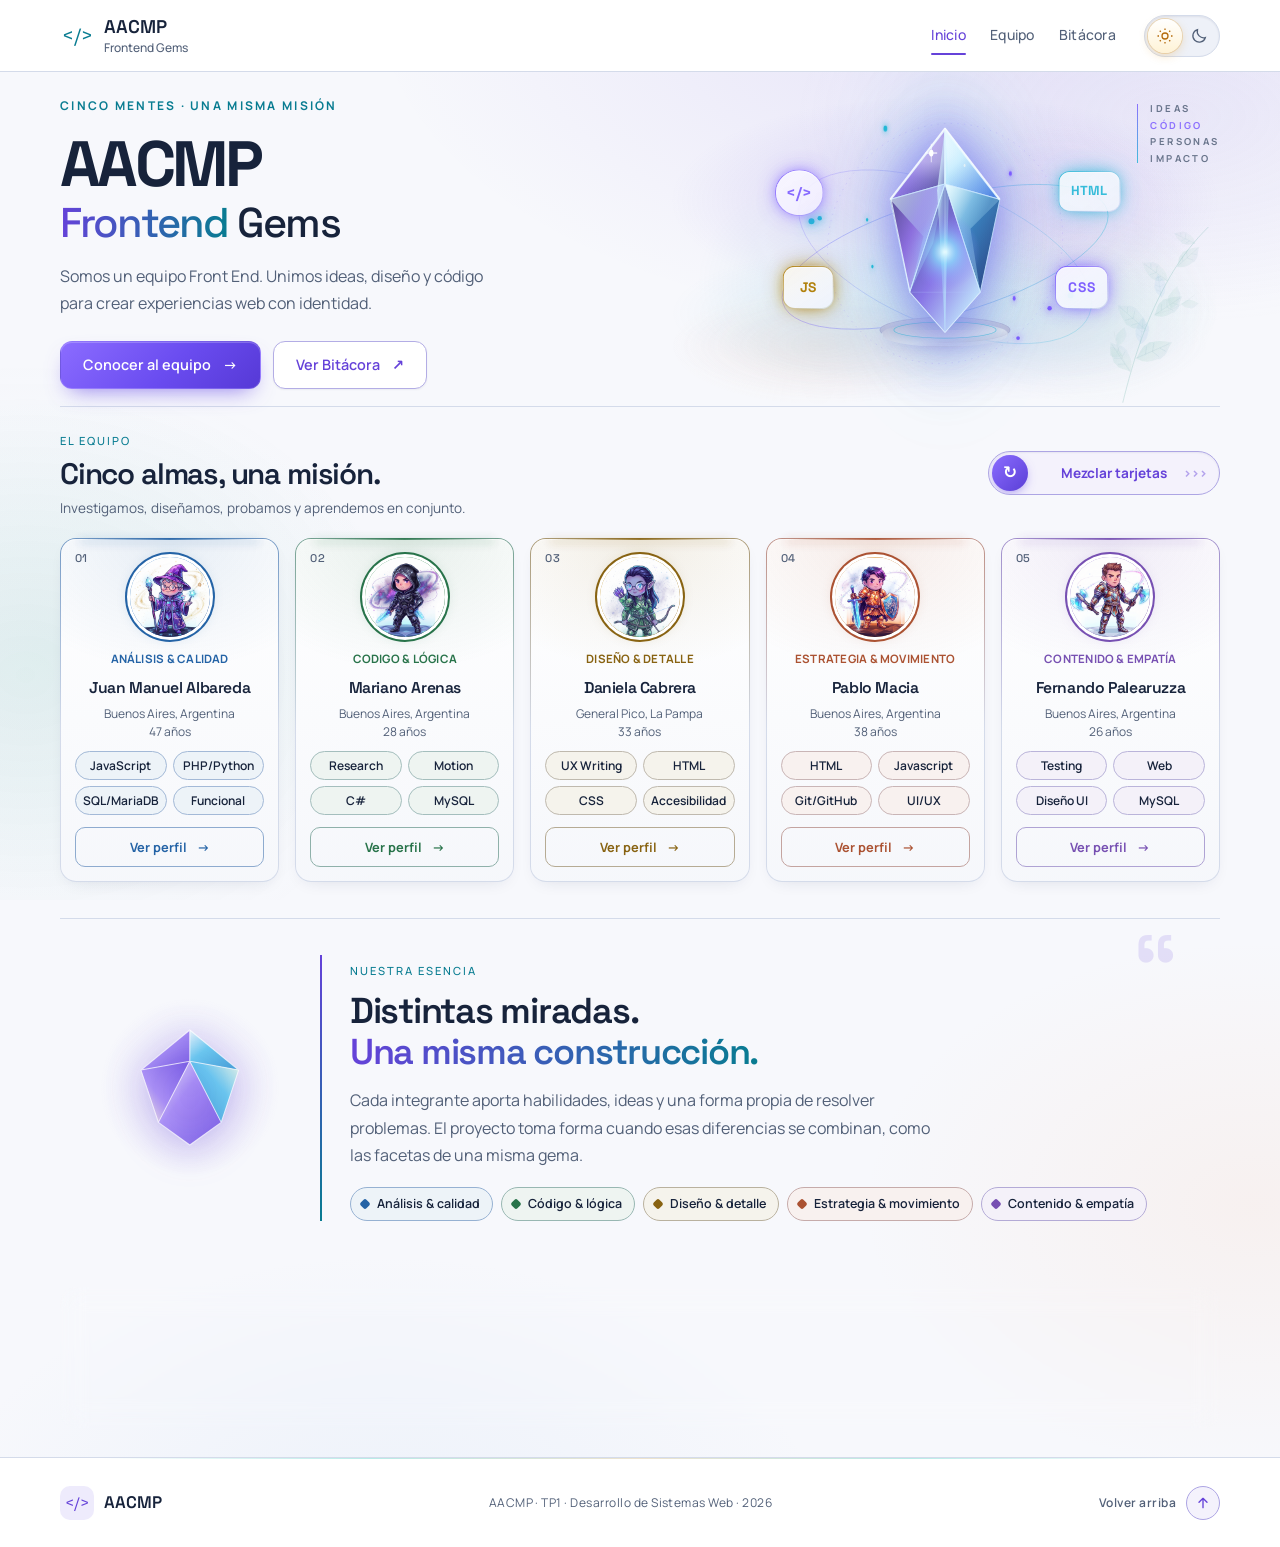
==== index.html @ ad4dd833 "Integra rama dani con estilos y modo oscuro" ====
<!doctype html>
<html lang="es">

<head>
  <meta charset="UTF-8">
  <meta name="viewport" content="width=device-width, initial-scale=1.0">
  <meta name="description"
    content="AACMP Frontend Gems: cinco mentes que combinan ideas, diseño y código para crear experiencias web.">
  <title>AACMP | Frontend Gems</title>
  <link rel="icon" href="img/favicon.svg" type="image/svg+xml">
  <link rel="apple-touch-icon" href="img/apple-touch-icon.png">
  <link rel="preconnect" href="https://fonts.googleapis.com">
  <link rel="preconnect" href="https://fonts.gstatic.com" crossorigin>
  <link
    href="https://fonts.googleapis.com/css2?family=Manrope:wght@400;500;600;700&family=Space+Grotesk:wght@400;500;600;700&display=swap"
    rel="stylesheet">
  <script src="js/theme.js"></script>
  <link rel="stylesheet" href="css/styles.css">
  <link rel="stylesheet" href="css/guild.css">
  <link rel="stylesheet" href="css/refinement.css">
</head>

<body class="home-page" id="top">

  <!--Header-->
  <header class="site-header">
    <a class="brand" href="index.html" aria-label="AACMP, inicio">
      <span class="brand-mark" aria-hidden="true">&lt;/&gt; </span>
      <span class="brand-name">AACMP<small>Frontend Gems</small></span>
    </a>
    <button class="menu-button" type="button" aria-expanded="false" aria-controls="main-nav">
      <span></span><span></span><span></span>
      <span class="sr-only">Abrir menú</span>
    </button>
    <nav id="main-nav" class="main-nav" aria-label="Navegación principal">
      <a class="active" href="index.html" aria-current="page">Inicio </a>
      <a href="#equipo">Equipo </a>
      <a href="pages/bitacora.html">Bitácora </a>
    </nav>
    <button class="theme-toggle" type="button" aria-label="Modo oscuro" aria-pressed="false" title="Cambiar tema claro / oscuro" hidden>
      <span class="theme-thumb" aria-hidden="true"></span>
      <svg class="theme-sun" viewBox="0 0 24 24" fill="none" stroke="currentColor" stroke-width="1.7" aria-hidden="true"><circle cx="12" cy="12" r="4"/><path d="M12 2v2m0 16v2M2 12h2m16 0h2M5 5l1.4 1.4m11.2 11.2L19 19M5 19l1.4-1.4M17.6 6.4L19 5"/></svg>
      <svg class="theme-moon" viewBox="0 0 24 24" fill="none" stroke="currentColor" stroke-width="1.7" aria-hidden="true"><path d="M20.5 14A8.5 8.5 0 0 1 10 3.5 8.5 8.5 0 1 0 20.5 14Z"/></svg>
    </button>
  </header>

  <main>

    <!-- La gema original de Daniela es el núcleo de la nueva identidad. -->
    <section class="hero section-shell" aria-labelledby="hero-title">
      <div class="hero-copy">
        <p class="eyebrow">Cinco mentes · Una misma misión</p>
        <h1 id="hero-title">AACMP<span><em>Frontend</em> Gems</span></h1>
        <p class="hero-lead">Somos un equipo Front End. Unimos ideas, diseño y código para crear experiencias web con identidad.</p>
        <div class="hero-actions">
          <!-- Desktop muestra el texto largo; mobile, el ícono y el texto corto. -->
          <a class="btn-leaf" href="#equipo" id="btn-conoce-equipo" aria-label="Conocer al equipo">
            <svg class="cta-icon" viewBox="0 0 24 24" fill="none" stroke="currentColor" stroke-width="1.8" stroke-linecap="round" stroke-linejoin="round" aria-hidden="true"><circle cx="9" cy="8" r="3.2"/><path d="M3.5 19c.6-3.2 2.8-5 5.5-5s4.9 1.8 5.5 5"/><circle cx="17" cy="9" r="2.4"/><path d="M16 14.2c2.4-.2 4.1 1.3 4.5 4.3"/></svg>
            <span class="cta-long">Conocer al equipo</span><span class="cta-short">Equipo</span>
            <span class="cta-arrow" aria-hidden="true">→</span>
          </a>
          <a class="btn-stone" href="pages/bitacora.html" id="btn-ver-proceso" aria-label="Ver Bitácora">
            <svg class="cta-icon" viewBox="0 0 24 24" fill="none" stroke="currentColor" stroke-width="1.8" stroke-linecap="round" stroke-linejoin="round" aria-hidden="true"><path d="M5 4.5h11a2 2 0 0 1 2 2V20H7a2 2 0 0 1-2-2Z"/><path d="M5 18a2 2 0 0 1 2-2h11"/><path d="M9 8.5h5M9 11.5h3"/></svg>
            <span class="cta-long">Ver Bitácora</span><span class="cta-short">Bitácora</span>
            <span class="cta-arrow" aria-hidden="true">↗</span>
          </a>
        </div>
      </div>
      <div class="digital-core" aria-hidden="true">
        <div class="core-halo"></div>
        <svg class="core-orbits" viewBox="0 0 520 400" fill="none">
          <defs>
            <linearGradient id="orbitGradient" x1="0" y1="0" x2="1" y2="0">
              <stop offset="0" class="orbit-stop-a"/>
              <stop offset="1" class="orbit-stop-b"/>
            </linearGradient>
            <!-- Paths de las elipses para animateMotion -->
            <!-- Elipse 1: cx=260 cy=220 rx=228 ry=78 rot=-16° -->
            <path id="orbitPath1"
              d="M 32,220 A 228,78,0,1,1 488,220 A 228,78,0,1,1 32,220"
              transform="rotate(-16 260 220)"/>
            <!-- Elipse 2: cx=260 cy=220 rx=210 ry=94 rot=22° -->
            <path id="orbitPath2"
              d="M 50,220 A 210,94,0,1,1 470,220 A 210,94,0,1,1 50,220"
              transform="rotate(22 260 220)"/>
            <!-- Elipse 3: cx=260 cy=202 rx=156 ry=165 rot=34° -->
            <path id="orbitPath3"
              d="M 104,202 A 156,165,0,1,1 416,202 A 156,165,0,1,1 104,202"
              transform="rotate(34 260 202)"/>
          </defs>
          <!-- Elipses fijas (líneas guía) -->
          <ellipse cx="260" cy="220" rx="228" ry="78" transform="rotate(-16 260 220)"/>
          <ellipse cx="260" cy="220" rx="210" ry="94" transform="rotate(22 260 220)"/>
          <ellipse class="orbit-fine" cx="260" cy="202" rx="156" ry="165" transform="rotate(34 260 202)"/>
          <!-- Luces orbitales con animateMotion -->
          <g class="orbit-nodes">
            <!-- Órbita 1: dos luces cian en sentidos y velocidades diferentes -->
            <circle r="4" class="orbit-light orbit-light-1">
              <animateMotion dur="8s" repeatCount="indefinite" begin="0s">
                <mpath href="#orbitPath1"/>
              </animateMotion>
            </circle>
            <circle r="3" class="orbit-light orbit-light-2">
              <animateMotion dur="8s" repeatCount="indefinite" begin="-4s">
                <mpath href="#orbitPath1"/>
              </animateMotion>
            </circle>
            <!-- Órbita 2: dos luces violeta -->
            <circle r="3" class="orbit-light orbit-light-violet orbit-light-3">
              <animateMotion dur="11s" repeatCount="indefinite" begin="-2s">
                <mpath href="#orbitPath2"/>
              </animateMotion>
            </circle>
            <circle r="4" class="orbit-light orbit-light-4">
              <animateMotion dur="11s" repeatCount="indefinite" begin="-7s">
                <mpath href="#orbitPath2"/>
              </animateMotion>
            </circle>
            <!-- Órbita 3: luz violeta fina -->
            <circle r="2.5" class="orbit-light orbit-light-violet orbit-light-5">
              <animateMotion dur="15s" repeatCount="indefinite" begin="-5s">
                <mpath href="#orbitPath3"/>
              </animateMotion>
            </circle>
          </g>
        </svg>
        <div class="core-platform"><i></i></div>
        <div class="gem-crystal" aria-hidden="true">
          <svg class="gem-svg" viewBox="0 0 180 200" xmlns="http://www.w3.org/2000/svg">
            <defs>
              <!-- Filtro glow cristal -->
              <filter id="gemGlow" x="-30%" y="-30%" width="160%" height="160%">
                <feGaussianBlur in="SourceGraphic" stdDeviation="2.5" result="blur" />
                <feMerge>
                  <feMergeNode in="blur" />
                  <feMergeNode in="SourceGraphic" />
                </feMerge>
              </filter>
              <!-- Filtro suave interior -->
              <filter id="softInner" x="-10%" y="-10%" width="120%" height="120%">
                <feGaussianBlur in="SourceGraphic" stdDeviation="1.5" />
              </filter>
              <!-- Filtro cristal con refracción sutil -->
              <filter id="glassRefract" x="-5%" y="-5%" width="110%" height="110%">
                <feTurbulence type="fractalNoise" baseFrequency="0.65" numOctaves="2" result="noise" />
                <feDisplacementMap in="SourceGraphic" in2="noise" scale="1.2" result="distorted" />
                <feGaussianBlur in="distorted" stdDeviation="0.3" />
              </filter>
              <!-- Gradientes cristalinos por faceta -->
              <!-- coral cristal -->
              <linearGradient id="facetCoral" x1="0%" y1="0%" x2="100%" y2="100%">
                <stop offset="0%" stop-color="#FDEAE8" stop-opacity="0.72" />
                <stop offset="40%" stop-color="#D4A8A0" stop-opacity="0.45" />
                <stop offset="100%" stop-color="#C48878" stop-opacity="0.28" />
              </linearGradient>
              <!-- cerulean cristal -->
              <linearGradient id="facetBlue" x1="0%" y1="0%" x2="100%" y2="100%">
                <stop offset="0%" stop-color="#EAF4FA" stop-opacity="0.70" />
                <stop offset="40%" stop-color="#A8C4D4" stop-opacity="0.42" />
                <stop offset="100%" stop-color="#7AAAC4" stop-opacity="0.25" />
              </linearGradient>
              <!-- ochre/dorado cristal -->
              <linearGradient id="facetGold" x1="0%" y1="100%" x2="100%" y2="0%">
                <stop offset="0%" stop-color="#FBF0D8" stop-opacity="0.68" />
                <stop offset="40%" stop-color="#C4A05C" stop-opacity="0.40" />
                <stop offset="100%" stop-color="#E0C88C" stop-opacity="0.22" />
              </linearGradient>
              <!-- sage green cristal -->
              <linearGradient id="facetGreen" x1="100%" y1="0%" x2="0%" y2="100%">
                <stop offset="0%" stop-color="#E8F4E2" stop-opacity="0.70" />
                <stop offset="40%" stop-color="#87A878" stop-opacity="0.42" />
                <stop offset="100%" stop-color="#6B8E6B" stop-opacity="0.25" />
              </linearGradient>
              <!-- lavender cristal -->
              <linearGradient id="facetLavender" x1="0%" y1="0%" x2="100%" y2="100%">
                <stop offset="0%" stop-color="#F0EDF8" stop-opacity="0.70" />
                <stop offset="40%" stop-color="#C4B8D8" stop-opacity="0.42" />
                <stop offset="100%" stop-color="#A898CC" stop-opacity="0.25" />
              </linearGradient>
              <!-- Reflejo especular de cristal (luz principal) -->
              <radialGradient id="facetCenter" cx="38%" cy="30%" r="60%">
                <stop offset="0%" stop-color="#FFFFFF" stop-opacity="0.92" />
                <stop offset="30%" stop-color="#F8FAFF" stop-opacity="0.55" />
                <stop offset="70%" stop-color="#E8F0F8" stop-opacity="0.18" />
                <stop offset="100%" stop-color="#D0DDF0" stop-opacity="0.05" />
              </radialGradient>
              <!-- Reflejo interno difuso -->
              <linearGradient id="glassSheen" x1="0%" y1="0%" x2="60%" y2="100%">
                <stop offset="0%" stop-color="#FFFFFF" stop-opacity="0.50" />
                <stop offset="50%" stop-color="#FFFFFF" stop-opacity="0.08" />
                <stop offset="100%" stop-color="#FFFFFF" stop-opacity="0.00" />
              </linearGradient>
              <!-- Aura exterior cristalina -->
              <radialGradient id="gemAura" cx="50%" cy="50%" r="50%">
                <stop offset="0%" stop-color="#C4D8F0" stop-opacity="0.22" />
                <stop offset="50%" stop-color="#A8C4D4" stop-opacity="0.10" />
                <stop offset="100%" stop-color="#E0D8F8" stop-opacity="0" />
              </radialGradient>

              <!-- Luz interna del núcleo; las cinco facetas de Daniela se conservan. -->
              <linearGradient id="crystalCrown" x1="0" y1="0" x2="1" y2="1"><stop stop-color="#e2edff"/><stop offset=".48" stop-color="#aa9afa"/><stop offset="1" stop-color="#6754cf"/></linearGradient>
              <linearGradient id="crystalSky" x1="0" y1="0" x2=".8" y2="1"><stop stop-color="#dcfaff"/><stop offset=".4" stop-color="#7ecef4"/><stop offset="1" stop-color="#4475c7"/></linearGradient>
              <linearGradient id="crystalDepth" x1="0" y1="0" x2="1" y2=".8"><stop stop-color="#8473d6"/><stop offset=".45" stop-color="#564ba9"/><stop offset="1" stop-color="#aba3ee"/></linearGradient>
              <linearGradient id="crystalIce" x1="0" y1="0" x2="1" y2="1"><stop stop-color="#b8f5ff"/><stop offset=".32" stop-color="#54b6e4"/><stop offset="1" stop-color="#4d65be"/></linearGradient>
              <linearGradient id="crystalTip" x1="0" y1="0" x2=".8" y2="1"><stop stop-color="#aaa0fa"/><stop offset=".55" stop-color="#7761d2"/><stop offset="1" stop-color="#c4d8ff"/></linearGradient>
              <linearGradient id="crystalReflection" x1="0" y1="0" x2="1" y2="1"><stop stop-color="#eefcff" stop-opacity=".7"/><stop offset=".5" stop-color="#b9eeff" stop-opacity=".08"/><stop offset="1" stop-color="#7c6cf5" stop-opacity=".3"/></linearGradient>
              <radialGradient id="crystalHeart"><stop stop-color="#d5f7ff" stop-opacity=".8"/><stop offset=".32" stop-color="#7fddff" stop-opacity=".32"/><stop offset="1" stop-color="#8d7dfa" stop-opacity="0"/></radialGradient>
            </defs>

            <!-- Aura de brillo exterior -->
            <ellipse cx="90" cy="108" rx="72" ry="78" fill="url(#gemAura)" class="gem-aura-el" />

            <!-- ====== FACETAS TRASERAS (cristal – muy translúcidas) ====== -->
            <!-- Faceta izquierda trasera -->
            <polygon points="90,42 34,88 54,148" fill="rgba(180,210,240,0.06)" class="gem-shadow" />
            <!-- Faceta derecha trasera -->
            <polygon points="90,42 146,88 126,148" fill="rgba(180,210,240,0.05)" class="gem-shadow" />

            <!-- ====== FACETAS PRINCIPALES (cristal translúcido) ====== -->
            <!-- Arriba-izquierda: Pablo (coral cristal) -->
            <polygon class="gem-facet facet-pablo" points="90,42 34,88 90,78" fill="url(#facetCoral)"
              filter="url(#gemGlow)" />
            <!-- Arriba-derecha: Juan (azul cristal) -->
            <polygon class="gem-facet facet-juan" points="90,42 146,88 90,78" fill="url(#facetBlue)"
              filter="url(#gemGlow)" />
            <!-- Izquierda: Daniela (dorado cristal) -->
            <polygon class="gem-facet facet-daniela" points="34,88 54,148 90,78" fill="url(#facetGold)"
              filter="url(#gemGlow)" />
            <!-- Derecha: Mariano (verde cristal) -->
            <polygon class="gem-facet facet-mariano" points="146,88 126,148 90,78" fill="url(#facetGreen)"
              filter="url(#gemGlow)" />
            <!-- Abajo: Fernando (lavanda cristal) -->
            <polygon class="gem-facet facet-fernando" points="54,148 90,174 126,148 90,78" fill="url(#facetLavender)"
              filter="url(#gemGlow)" />

            <!-- ====== REFLEJOS Y LUZ CRISTALINA ====== -->
            <!-- Capa de brillo vitreo sobre toda la gema -->
            <polygon points="90,42 34,88 54,148 90,174 126,148 146,88" fill="url(#glassSheen)" opacity="0.85" />

            <!-- Cara central con reflejo especular de cristal -->
            <polygon points="90,42 34,88 90,78 146,88" fill="url(#facetCenter)" opacity="0.75" />

            <!-- Líneas de aristas (finas, casi invisibles como en vidrio) -->
            <g stroke="rgba(180,210,255,0.22)" stroke-width="0.7" fill="none">
              <line x1="90" y1="42" x2="34" y2="88" />
              <line x1="90" y1="42" x2="146" y2="88" />
              <line x1="34" y1="88" x2="90" y2="78" />
              <line x1="146" y1="88" x2="90" y2="78" />
              <line x1="34" y1="88" x2="54" y2="148" />
              <line x1="146" y1="88" x2="126" y2="148" />
              <line x1="54" y1="148" x2="90" y2="174" />
              <line x1="126" y1="148" x2="90" y2="174" />
              <line x1="54" y1="148" x2="126" y2="148" />
              <line x1="90" y1="78" x2="54" y2="148" />
              <line x1="90" y1="78" x2="126" y2="148" />
            </g>

            <!-- Aristas brillantes (refracción de cristal) -->
            <g stroke="rgba(255,255,255,0.80)" stroke-width="1.4" fill="none">
              <line x1="90" y1="42" x2="34" y2="88" />
              <line x1="90" y1="42" x2="90" y2="78" />
              <line x1="90" y1="42" x2="146" y2="88" />
            </g>
            <!-- Borde inferior iluminado -->
            <g stroke="rgba(255,255,255,0.35)" stroke-width="0.9" fill="none">
              <line x1="54" y1="148" x2="90" y2="174" />
              <line x1="126" y1="148" x2="90" y2="174" />
            </g>

            <!-- Destello principal (punto de luz) -->
            <circle class="gem-sparkle main-sparkle" cx="76" cy="58" r="4.5" fill="white" opacity="0.9" />
            <circle cx="76" cy="58" r="2" fill="white" opacity="1" />

            <!-- Destello secundario -->
            <circle class="gem-sparkle sec-sparkle" cx="110" cy="66" r="2.5" fill="rgba(255,252,245,0.85)"
              opacity="0.7" />

            <!-- Líneas de destello cruciforme -->
            <g class="gem-sparkle cross-sparkle" opacity="0.7">
              <line x1="76" y1="52" x2="76" y2="64" stroke="white" stroke-width="1" />
              <line x1="70" y1="58" x2="82" y2="58" stroke="white" stroke-width="1" />
            </g>
            <!-- Reflejos internos finos, sin blur ni sustitución de la silueta. -->
            <g class="crystal-optics" pointer-events="none">
              <polygon points="90,42 82,82 90,174 94,80" fill="url(#crystalReflection)"/>
              <polygon points="34,88 68,112 54,148 78,116 90,78" fill="url(#crystalReflection)" opacity=".4"/>
              <polygon points="90,78 126,148 116,107 146,88" fill="url(#crystalReflection)" opacity=".6"/>
              <ellipse class="crystal-heart" cx="90" cy="112" rx="29" ry="42" fill="url(#crystalHeart)"/>
              <path d="M90 43 90 78 54 148 M90 78 126 148 M90 78 90 173" fill="none" stroke="#d6edff" stroke-opacity=".6" stroke-width=".65"/>
              <path d="M90 43 35 88 54 147 M91 44 145 88" fill="none" stroke="#ecfbff" stroke-opacity=".8" stroke-width="1"/>
            </g>
          </svg>

          <!-- Partículas de polvo mágico -->
          <div class="gem-dust gd-1"></div>
          <div class="gem-dust gd-2"></div>
          <div class="gem-dust gd-3"></div>
          <div class="gem-dust gd-4"></div>
          <div class="gem-dust gd-5"></div>
        </div>
        <span class="tech-node node-code">&lt;/&gt;</span>
        <span class="tech-node node-html">HTML</span>
        <span class="tech-node node-css">CSS</span>
        <span class="tech-node node-js">JS</span>
        <span class="core-caption"><span>Ideas</span><span>Código</span><span>Personas</span><span>Impacto</span></span>
      </div>
    </section>

    <!-- Equipo: orden inicial alfabético por apellido (AACMP). -->
    <section id="equipo" class="team-section section-shell">

      <div class="section-heading">
        <div>
          <p class="label-tag">El equipo</p>
          <h2>Cinco almas, una misión.</h2>
          <p class="team-intro">Investigamos, diseñamos, probamos y aprendemos en conjunto.</p>
        </div>
        <!-- Mezclador tipo slider: se arrastra el ícono hasta el final, o se activa
             con click / Enter / Espacio (es un button nativo). Lógica en main.js. -->
        <button id="shuffle-team" class="shuffle-slider" type="button" aria-label="Mezclar tarjetas" aria-describedby="shuffle-hint">
          <span class="shuffle-fill" aria-hidden="true"></span>
          <span class="shuffle-knob" aria-hidden="true">↻</span>
          <span class="shuffle-label">Mezclar tarjetas</span>
        </button>
        <span id="shuffle-hint" class="sr-only">También podés arrastrar el control hacia la derecha.</span>
        <p id="shuffle-status" class="sr-only" aria-live="polite"></p>
      </div>

      <div id="team-grid" class="team-grid">

        <!-- Juan Manuel -->
        <article class="member-card" data-member="juan">
          <!-- Cara frontal (solo modo flip): número, avatar y nombre. -->
          <button class="card-front" type="button" aria-expanded="false" aria-controls="card-back-juan">
            <span class="card-index" aria-hidden="true">01</span>
            <span class="card-front-avatar"><img src="img/juan.jpg" data-src-light="img/juan.jpg" data-src-dark="img/juanDark.jpg" alt=""></span>
            <span class="card-front-name">Juan Manuel Albareda</span>
            <span class="sr-only">: ver datos</span>
            <span class="card-front-hint" aria-hidden="true">↻</span>
          </button>
          <!-- Dorso en mobile / contenido completo en desktop. -->
          <div class="card-back" id="card-back-juan">
            <button class="card-back-close" type="button" aria-label="Volver a la foto de Juan Manuel Albareda">↺</button>
            <div class="card-portrait portrait-blue">
              <img src="img/juan.jpg" data-src-light="img/juan.jpg" data-src-dark="img/juanDark.jpg" alt="Avatar ilustrado de Juan Manuel Albareda" class="portrait-image">
            </div>
            <div class="card-index">01</div>
            <div class="card-body">
              <p class="role-header">ANÁLISIS & CALIDAD</p>
              <h3>Juan Manuel Albareda</h3>
              <p class="card-meta">Buenos Aires, Argentina<br>47 años</p>
              <div class="tags">
                <span>JavaScript</span>
                <span>PHP/Python</span>
                <span>SQL/MariaDB</span>
                <span>Funcional</span>
              </div>
              <a class="card-link" href="juan.html" id="link-juan" aria-label="Ver perfil de Juan Manuel Albareda">Ver perfil <span aria-hidden="true">→</span></a>
            </div>
          </div>
        </article>

        <!-- Mariano -->
        <article class="member-card" data-member="mariano">
          <!-- Cara frontal (solo modo flip): número, avatar y nombre. -->
          <button class="card-front" type="button" aria-expanded="false" aria-controls="card-back-mariano">
            <span class="card-index" aria-hidden="true">02</span>
            <span class="card-front-avatar"><img src="img/mariano.jpg" data-src-light="img/mariano.jpg" data-src-dark="img/marianoDark.jpg" alt=""></span>
            <span class="card-front-name">Mariano Arenas</span>
            <span class="sr-only">: ver datos</span>
            <span class="card-front-hint" aria-hidden="true">↻</span>
          </button>
          <!-- Dorso en mobile / contenido completo en desktop. -->
          <div class="card-back" id="card-back-mariano">
            <button class="card-back-close" type="button" aria-label="Volver a la foto de Mariano Arenas">↺</button>
            <div class="card-portrait portrait-green">
              <img src="img/mariano.jpg" data-src-light="img/mariano.jpg" data-src-dark="img/marianoDark.jpg" alt="Avatar ilustrado de Mariano Arenas" class="portrait-image">
            </div>
            <div class="card-index">02</div>
            <div class="card-body">
              <p class="role-header">CODIGO & LÓGICA</p>
              <h3>Mariano Arenas</h3>
              <p class="card-meta">Buenos Aires, Argentina<br>28 años</p>
              <div class="tags">
                <span>Research</span>
                <span>Motion</span>
                <span>C#</span>
                <span>MySQL</span>
              </div>
              <a class="card-link" href="mariano.html" id="link-mariano" aria-label="Ver perfil de Mariano Arenas">Ver perfil <span aria-hidden="true">→</span></a>
            </div>
          </div>
        </article>

        <!-- Daniela -->
        <article class="member-card" data-member="daniela">
          <!-- Cara frontal (solo modo flip): número, avatar y nombre. -->
          <button class="card-front" type="button" aria-expanded="false" aria-controls="card-back-daniela">
            <span class="card-index" aria-hidden="true">03</span>
            <span class="card-front-avatar"><img src="img/daniela.jpg" data-src-light="img/daniela.jpg" data-src-dark="img/danielaDark.jpg" alt=""></span>
            <span class="card-front-name">Daniela Cabrera</span>
            <span class="sr-only">: ver datos</span>
            <span class="card-front-hint" aria-hidden="true">↻</span>
          </button>
          <!-- Dorso en mobile / contenido completo en desktop. -->
          <div class="card-back" id="card-back-daniela">
            <button class="card-back-close" type="button" aria-label="Volver a la foto de Daniela Cabrera">↺</button>
            <div class="card-portrait portrait-yellow">
              <img src="img/daniela.jpg" data-src-light="img/daniela.jpg" data-src-dark="img/danielaDark.jpg" alt="Avatar ilustrado de Daniela Cabrera" class="portrait-image">
            </div>
            <div class="card-index">03</div>
            <div class="card-body">
              <p class="role-header">DISEÑO & DETALLE</p>
              <h3>Daniela Cabrera</h3>
              <p class="card-meta">General Pico, La Pampa<br>33 años</p>
              <div class="tags">
                <span>UX Writing</span>
                <span>HTML</span>
                <span>CSS</span>
                <span>Accesibilidad</span>
              </div>
              <a class="card-link" href="daniela.html" id="link-daniela" aria-label="Ver perfil de Daniela Cabrera">Ver perfil <span aria-hidden="true">→</span></a>
            </div>
          </div>
        </article>

        <!-- Pablo -->
        <article class="member-card" data-member="pablo">
          <!-- Cara frontal (solo modo flip): número, avatar y nombre. -->
          <button class="card-front" type="button" aria-expanded="false" aria-controls="card-back-pablo">
            <span class="card-index" aria-hidden="true">04</span>
            <span class="card-front-avatar"><img src="img/pablo.jpg" data-src-light="img/pablo.jpg" data-src-dark="img/pabloDark.jpg" alt=""></span>
            <span class="card-front-name">Pablo Macia</span>
            <span class="sr-only">: ver datos</span>
            <span class="card-front-hint" aria-hidden="true">↻</span>
          </button>
          <!-- Dorso en mobile / contenido completo en desktop. -->
          <div class="card-back" id="card-back-pablo">
            <button class="card-back-close" type="button" aria-label="Volver a la foto de Pablo Macia">↺</button>
            <div class="card-portrait portrait-coral">
              <img src="img/pablo.jpg" data-src-light="img/pablo.jpg" data-src-dark="img/pabloDark.jpg" alt="Avatar ilustrado de Pablo Macia" class="portrait-image">
            </div>
            <div class="card-index">04</div>
            <div class="card-body">
              <p class="role-header">ESTRATEGIA & MOVIMIENTO</p>
              <h3>Pablo Macia</h3>
              <p class="card-meta">Buenos Aires, Argentina<br>38 años</p>
              <div class="tags">
                <span>HTML</span>
                <span>Javascript</span>
                <span>Git/GitHub</span>
                <span>UI/UX</span>
              </div>
              <a class="card-link" href="pablo.html" id="link-pablo" aria-label="Ver perfil de Pablo Macia">Ver perfil <span aria-hidden="true">→</span></a>
            </div>
          </div>
        </article>

        <!-- Fernando -->
        <article class="member-card" data-member="fernando">
          <!-- Cara frontal (solo modo flip): número, avatar y nombre. -->
          <button class="card-front" type="button" aria-expanded="false" aria-controls="card-back-fernando">
            <span class="card-index" aria-hidden="true">05</span>
            <span class="card-front-avatar"><img src="img/fernando.jpg" data-src-light="img/fernando.jpg" data-src-dark="img/fernandoDark.jpg" alt=""></span>
            <span class="card-front-name">Fernando Palearuzza</span>
            <span class="sr-only">: ver datos</span>
            <span class="card-front-hint" aria-hidden="true">↻</span>
          </button>
          <!-- Dorso en mobile / contenido completo en desktop. -->
          <div class="card-back" id="card-back-fernando">
            <button class="card-back-close" type="button" aria-label="Volver a la foto de Fernando Palearuzza">↺</button>
            <div class="card-portrait portrait-purple">
              <img src="img/fernando.jpg" data-src-light="img/fernando.jpg" data-src-dark="img/fernandoDark.jpg" alt="Avatar ilustrado de Fernando Palearuzza" class="portrait-image">
            </div>
            <div class="card-index">05</div>
            <div class="card-body">
              <p class="role-header">CONTENIDO & EMPATÍA</p>
              <h3>Fernando Palearuzza</h3>
              <p class="card-meta">Buenos Aires, Argentina<br>26 años</p>
              <div class="tags">
                <span>Testing</span>
                <span>Web</span>
                <span>Diseño UI</span>
                <span>MySQL</span>
              </div>
              <a class="card-link" href="fernando.html" id="link-fernando" aria-label="Ver perfil de Fernando Palearuzza">Ver perfil <span aria-hidden="true">→</span></a>
            </div>
          </div>
        </article>

      </div>
    </section>

    <!-- Nuestra esencia: recupera el manifiesto de la propuesta original de Daniela.
         La gema pequeña usa las mismas facetas (y gradientes) de su gema: una por integrante. -->
    <section class="essence section-shell" aria-labelledby="essence-title">
      <div class="essence-aside" aria-hidden="true">
        <svg class="essence-gem" viewBox="26 34 128 148">
          <polygon points="90,42 34,88 90,78" fill="url(#facetCoral)"/>
          <polygon points="90,42 146,88 90,78" fill="url(#facetBlue)"/>
          <polygon points="34,88 54,148 90,78" fill="url(#facetGold)"/>
          <polygon points="146,88 126,148 90,78" fill="url(#facetGreen)"/>
          <polygon points="54,148 90,174 126,148 90,78" fill="url(#facetLavender)"/>
          <path d="M90 42 34 88 54 148 90 174 126 148 146 88Z M90 42V78 M34 88 90 78 146 88 M54 148 90 78 126 148" fill="none" stroke="rgb(255 255 255 / 70%)" stroke-width="1.2" stroke-linejoin="round"/>
        </svg>
      </div>
      <div class="essence-content">
        <p class="label-tag">Nuestra esencia</p>
        <h2 id="essence-title">Distintas miradas.<br><em>Una misma construcción.</em></h2>
        <p class="essence-text">Cada integrante aporta habilidades, ideas y una forma propia de resolver problemas. El proyecto toma forma cuando esas diferencias se combinan, como las facetas de una misma gema.</p>
        <ul class="essence-facets" aria-label="Las cinco facetas del equipo">
          <li data-member="juan">Análisis &amp; calidad</li>
          <li data-member="mariano">Código &amp; lógica</li>
          <li data-member="daniela">Diseño &amp; detalle</li>
          <li data-member="pablo">Estrategia &amp; movimiento</li>
          <li data-member="fernando">Contenido &amp; empatía</li>
        </ul>
      </div>
    </section>

    <!-- El proceso conserva su lugar destacado en la portada. -->
    <section class="cta section-shell" aria-labelledby="log-title">
      <div class="cta-inner">
        <div class="log-symbol" aria-hidden="true"><span>&lt;/&gt;</span><i></i><i></i><i></i></div>
        <div class="cta-text">
          <p>Nuestra Bitácora</p>
          <h2 id="log-title">La misión también se documenta.</h2>
          <p class="cta-description">Decisiones, desafíos y aprendizajes que nos hacen crecer como equipo.</p>
        </div>
        <a class="button light" href="pages/bitacora.html" id="btn-bitacora">Ir a la Bitácora <span aria-hidden="true">↗</span></a>
      </div>
    </section>

  </main>

  <!--FOOTER-->
  <footer class="site-footer">
    <a class="brand" href="index.html" aria-label="AACMP, inicio">
      <span class="brand-mark" aria-hidden="true">&lt;/&gt;</span> AACMP
    </a>
    <p>AACMP · TP1 · Desarrollo de Sistemas Web · 2026</p>
    <a href="#top" id="link-volver-arriba" class="back-to-top" aria-label="Volver arriba">
      <span class="back-to-top-text">Volver arriba</span>
      <span class="back-to-top-icon" aria-hidden="true"><svg viewBox="0 0 24 24" fill="none" stroke="currentColor" stroke-width="2" stroke-linecap="round" stroke-linejoin="round"><path d="M12 19V5M6 11l6-6 6 6"/></svg></span>
    </a>
  </footer>

  <script src="js/main.js"></script>
</body>

</html>
---- css/styles.css ----
/* AACMP — Acuarela Botánica Minimalista */


:root {
  /* Papel y tinta */
  --paper: #FDFAF5;
  --paper-warm: #FAF5EC;
  --paper-tinted: #F5EFE0;
  --ink: #3A3028;
  --ink-mid: #5C4A2A;
  --ink-light: #8C7A5A;
  --ink-faint: #9A8968;

  /* Verdes naturales */
  --sage: #87A878;
  --sage-light: #B4CCA8;
  --sage-pale: #DAE8D2;
  --moss: #6B8E6B;
  --moss-dark: #4A6741;
  --meadow: #C8DFC0;

  /* Tierra y calidez */
  --ochre: #C4A05C;
  --ochre-light: #E0C88C;
  --ochre-pale: #F0E0B4;
  --sepia: #8C5C3C;
  --umber: #6E4830;

  /* Acentos */
  --cerulean: #A8C4D4;
  --cerulean-pale: #D4E8F0;
  --blush: #D4A8A0;
  --blush-pale: #F0D8D4;
  --lavender: #C4B8D8;

  /* Tipografías */
  --font-display: 'Space Grotesk', system-ui, sans-serif;
  --font-heading: 'Space Grotesk', system-ui, sans-serif;
  --font-body: 'Manrope', system-ui, sans-serif;
  --font-label: 'Manrope', system-ui, sans-serif;

  /* Espaciado */
  --space-xs: 8px;
  --space-sm: 16px;
  --space-md: 32px;
  --space-lg: 64px;
  --space-xl: 100px;
  --space-2xl: 140px;
}


*,
*::before,
*::after {
  box-sizing: border-box;
}

html {
  scroll-behavior: smooth;
}

body {
  margin: 0;
  overflow-x: hidden;
  background: var(--paper);
  color: var(--ink);
  font-family: var(--font-body);
  font-size: 1.15rem;
  line-height: 1.75;
}

a {
  color: inherit;
  text-decoration: none;
}

button {
  font: inherit;
  cursor: pointer;
  border: none;
  background: none;
}

img {
  max-width: 100%;
  display: block;
}

h1,
h2,
h3 {
  margin: 0;
  line-height: 1.15;
}

h1 {
  font-family: var(--font-display);
}

h2,
h3 {
  font-family: var(--font-heading);
}

.sr-only {
  position: absolute;
  width: 1px;
  height: 1px;
  overflow: hidden;
  clip: rect(0, 0, 0, 0);
}

/*  FONDO — Papel texturizado con lavados de acuarela */

/* Textura de papel mediante filtro SVG */
.paper-texture {
  position: fixed;
  inset: 0;
  z-index: -3;
  pointer-events: none;
  background: var(--paper);
}

.paper-texture::after {
  content: '';
  position: absolute;
  inset: 0;
  background-image: url("data:image/svg+xml,%3Csvg xmlns='http://www.w3.org/2000/svg' width='400' height='400'%3E%3Cfilter id='paper'%3E%3CfeTurbulence type='fractalNoise' baseFrequency='0.9' numOctaves='4' stitchTiles='stitch'/%3E%3CfeColorMatrix type='saturate' values='0'/%3E%3CfeBlend in='SourceGraphic' mode='multiply'/%3E%3C/filter%3E%3Crect width='400' height='400' filter='url(%23paper)' opacity='0.038'/%3E%3C/svg%3E");
  opacity: 1;
}

/* Lavados de acuarela ambiental */
body::before {
  content: '';
  position: fixed;
  inset: 0;
  z-index: -2;
  pointer-events: none;
  background:
    radial-gradient(ellipse 70% 55% at 15% 10%, rgba(135, 168, 120, .10) 0%, transparent 65%),
    radial-gradient(ellipse 50% 40% at 85% 15%, rgba(168, 196, 212, .08) 0%, transparent 60%),
    radial-gradient(ellipse 60% 45% at 50% 100%, rgba(196, 160, 92, .08) 0%, transparent 55%),
    radial-gradient(ellipse 35% 30% at 5% 70%, rgba(135, 168, 120, .06) 0%, transparent 70%),
    radial-gradient(ellipse 40% 30% at 95% 65%, rgba(212, 168, 160, .06) 0%, transparent 65%);
  animation: ambientWash 18s ease-in-out infinite alternate;
}

@keyframes ambientWash {
  0% {
    opacity: .7;
    transform: scale(1);
  }

  100% {
    opacity: 1;
    transform: scale(1.04) translateX(8px);
  }
}

/*HOJAS FLOTANTES — Delicadas, como viento suave */
.leaf-container {
  position: fixed;
  inset: 0;
  pointer-events: none;
  z-index: 2;
  overflow: hidden;
}

.leaf {
  position: absolute;
  top: -30px;
  opacity: 0;
  animation: gentleLeafFall linear infinite;
  will-change: transform, opacity;
}

/* Forma de hoja con clip-path y colores acuarela */
.leaf::before {
  content: '';
  display: block;
  border-radius: 50% 0 50% 0;
}

.leaf:nth-child(1) {
  left: 4%;
  width: 11px;
  height: 15px;
  animation-duration: 10s;
  animation-delay: 0s;
}

.leaf:nth-child(2) {
  left: 13%;
  width: 8px;
  height: 12px;
  animation-duration: 14s;
  animation-delay: 2s;
}

.leaf:nth-child(3) {
  left: 24%;
  width: 13px;
  height: 18px;
  animation-duration: 9s;
  animation-delay: 5s;
}

.leaf:nth-child(4) {
  left: 35%;
  width: 7px;
  height: 10px;
  animation-duration: 12s;
  animation-delay: 1s;
}

.leaf:nth-child(5) {
  left: 47%;
  width: 10px;
  height: 14px;
  animation-duration: 11s;
  animation-delay: 3.5s;
}

.leaf:nth-child(6) {
  left: 58%;
  width: 9px;
  height: 13px;
  animation-duration: 13s;
  animation-delay: 7s;
}

.leaf:nth-child(7) {
  left: 68%;
  width: 12px;
  height: 17px;
  animation-duration: 8.5s;
  animation-delay: 0.5s;
}

.leaf:nth-child(8) {
  left: 77%;
  width: 7px;
  height: 11px;
  animation-duration: 15s;
  animation-delay: 4s;
}

.leaf:nth-child(9) {
  left: 85%;
  width: 11px;
  height: 15px;
  animation-duration: 10.5s;
  animation-delay: 6s;
}

.leaf:nth-child(10) {
  left: 92%;
  width: 8px;
  height: 12px;
  animation-duration: 12.5s;
  animation-delay: 2.5s;
}

.leaf:nth-child(11) {
  left: 20%;
  width: 9px;
  height: 14px;
  animation-duration: 9.5s;
  animation-delay: 8s;
}

.leaf:nth-child(12) {
  left: 63%;
  width: 6px;
  height: 9px;
  animation-duration: 16s;
  animation-delay: 3s;
}

/* Colores translúcidos de acuarela por hijo */
.leaf:nth-child(odd) {
  background: rgba(135, 168, 120, .55);
  border-radius: 50% 0 50% 0;
}

.leaf:nth-child(even) {
  background: rgba(107, 142, 107, .45);
  border-radius: 0 50% 0 50%;
}

.leaf:nth-child(3n) {
  background: rgba(196, 160, 92, .45);
}

.leaf:nth-child(4n) {
  background: rgba(135, 168, 120, .65);
}

@keyframes gentleLeafFall {
  0% {
    top: -30px;
    opacity: 0;
    transform: rotate(0deg) translateX(0px);
  }

  8% {
    opacity: .75;
  }

  88% {
    opacity: .45;
  }

  100% {
    top: 110vh;
    opacity: 0;
    transform: rotate(420deg) translateX(55px);
  }
}

/* HEADER — Tinta fina sobre papel, sin fondo*/
.site-header {
  height: 80px;
  display: flex;
  align-items: center;
  justify-content: space-between;
  padding: 0 clamp(24px, 6vw, 80px);
  position: sticky;
  top: 0;
  z-index: 100;
  background: rgba(253, 250, 245, .88);
  backdrop-filter: blur(20px);
  -webkit-backdrop-filter: blur(20px);
  border-bottom: 1px solid rgba(135, 168, 120, .15);
}

/* Ramita decorativa en el borde superior */
.site-header::before {
  content: '';
  position: absolute;
  bottom: 0;
  left: 5%;
  right: 5%;
  height: 1px;
  background: linear-gradient(90deg, transparent, rgba(135, 168, 120, .3), rgba(196, 160, 92, .25), rgba(135, 168, 120, .3), transparent);
}

.brand {
  display: flex;
  align-items: center;
  gap: 10px;
  font-family: var(--font-heading);
  font-weight: 600;
  font-style: italic;
  font-size: 1.3rem;
  letter-spacing: .06em;
  color: var(--ink);
}

.brand-mark {
  display: grid;
  place-items: center;
  width: 34px;
  height: 34px;
  background: var(--sage);
  color: var(--paper);
  font-family: var(--font-display);
  font-style: italic;
  font-size: .95rem;
  font-weight: 400;
  /* Forma orgánica de sello acuarela */
  border-radius: 58% 42% 62% 38% / 52% 46% 54% 48%;
  box-shadow: 0 2px 12px rgba(135, 168, 120, .35);
  transition: border-radius .5s ease;
}

.brand-mark:hover {
  border-radius: 42% 58% 38% 62% / 46% 52% 48% 54%;
}

.main-nav {
  display: flex;
  gap: 32px;
  font-family: var(--font-label);
  font-size: .8rem;
  font-weight: 500;
  letter-spacing: .12em;
}

.main-nav a {
  position: relative;
  color: var(--ink-light);
  transition: color .3s;
}

.main-nav a::after {
  content: '';
  position: absolute;
  left: 0;
  right: 100%;
  bottom: -4px;
  height: 1.5px;
  background: var(--sage);
  transition: right .35s ease;
  border-radius: 2px;
}

.main-nav a:hover,
.main-nav a.active {
  color: var(--moss);
}

.main-nav a:hover::after,
.main-nav a.active::after {
  right: 0;
}

.menu-button {
  display: none;
  padding: 8px;
}

.menu-button span:not(.sr-only) {
  display: block;
  width: 22px;
  height: 1.5px;
  background: var(--ink-mid);
  margin: 5px 0;
  border-radius: 2px;
  transition: .3s;
}

/* Layout  */
.section-shell {
  width: min(1160px, calc(100% - 40px));
  margin-inline: auto;
}

.label-tag {
  font-family: var(--font-label);
  font-size: .7rem;
  font-weight: 500;
  letter-spacing: .22em;
  text-transform: uppercase;
  color: var(--sage);
  display: inline-block;
  margin-bottom: var(--space-sm);
}

.eyebrow {
  font-family: var(--font-label);
  font-size: .7rem;
  font-weight: 500;
  letter-spacing: .22em;
  text-transform: uppercase;
  color: var(--ink-faint);
}

/*BOTONES — Formas orgánicas pintadas en acuarela */
.button {
  display: inline-flex;
  align-items: center;
  justify-content: center;
  gap: .5em;
  height: 52px;
  padding: 0 34px;
  font-family: var(--font-label);
  font-size: .78rem;
  font-weight: 600;
  letter-spacing: .14em;
  text-transform: uppercase;
  border: none;
  cursor: pointer;
  position: relative;
  transition: transform .3s cubic-bezier(.34, 1.56, .64, 1), box-shadow .3s, border-radius .5s ease;
}

.button:hover {
  transform: translateY(-3px) scale(1.02);
}

/* Botón primario: piedra de río en sage green */
.button.primary {
  background: var(--sage);
  color: var(--paper);
  /* Forma de piedra de río */
  border-radius: 62% 38% 55% 45% / 55% 48% 52% 45%;
  box-shadow: 0 4px 20px rgba(135, 168, 120, .40), 0 1px 6px rgba(107, 142, 107, .25);
  animation: stoneDrift 6s ease-in-out infinite alternate;
}

.button.primary:hover {
  background: var(--moss);
  border-radius: 45% 55% 42% 58% / 48% 55% 45% 52%;
  box-shadow: 0 8px 28px rgba(135, 168, 120, .50);
  animation: none;
}

@keyframes stoneDrift {
  0% {
    border-radius: 62% 38% 55% 45% / 55% 48% 52% 45%;
  }

  100% {
    border-radius: 48% 52% 60% 40% / 45% 55% 48% 52%;
  }
}

/* Botón ghost: contorno de hoja en tinta */
.button.ghost {
  background: transparent;
  color: var(--ink-mid);
  border: 1.5px solid rgba(135, 168, 120, .55);
  border-radius: 38% 62% 45% 55% / 45% 52% 48% 55%;
  transition: background .3s, border-color .3s, transform .3s, border-radius .5s;
}

.button.ghost:hover {
  background: rgba(135, 168, 120, .08);
  border-color: var(--sage);
  border-radius: 62% 38% 55% 45% / 55% 48% 52% 45%;
}

/* Botón light: calidez pergamino */
.button.light {
  background: rgba(196, 160, 92, .12);
  color: var(--ink-mid);
  border: 1.5px solid rgba(196, 160, 92, .4);
  border-radius: 55% 45% 62% 38% / 48% 55% 45% 52%;
}

.button.light:hover {
  background: rgba(196, 160, 92, .22);
  border-color: var(--ochre);
  border-radius: 42% 58% 48% 52% / 55% 42% 58% 45%;
}

/* HERO — Pergamino + Orbe de Piedra*/
.hero {
  min-height: 680px;
  display: grid;
  grid-template-columns: 1.1fr 0.9fr;
  align-items: center;
  gap: 70px;
  padding-block: 80px var(--space-xl);
  position: relative;
}

/* Lavado de luz natural en el fondo del hero */
.hero::after {
  content: '';
  position: absolute;
  bottom: 0;
  left: -80px;
  right: -80px;
  height: 200px;
  background:
    radial-gradient(ellipse 90% 80% at 50% 100%, rgba(135, 168, 120, .14) 0%, rgba(200, 223, 192, .08) 50%, transparent 70%),
    radial-gradient(ellipse 60% 40% at 20% 100%, rgba(107, 142, 107, .10) 0%, transparent 60%),
    radial-gradient(ellipse 50% 35% at 80% 100%, rgba(135, 168, 120, .08) 0%, transparent 55%);
  pointer-events: none;
}

/* LADO IZQUIERDO: PERGAMINO ANTIGUO */
.hero-scroll {
  position: relative;
  z-index: 2;
  display: flex;
  flex-direction: column;
  gap: 36px;
}

/* Mancha de Acuarela — Fondo del cartel */
.scroll-body {
  position: relative;
  background:
    radial-gradient(ellipse 80% 90% at 40% 30%, rgba(255, 252, 245, 0.95) 0%, transparent 70%),
    radial-gradient(ellipse 70% 70% at 80% 80%, rgba(220, 235, 215, 0.6) 0%, transparent 60%),
    radial-gradient(ellipse 60% 70% at 10% 80%, rgba(245, 235, 215, 0.6) 0%, transparent 70%),
    rgba(250, 246, 238, 0.9);
  border-radius: 12px 40px 16px 50px / 40px 12px 50px 16px;
  padding: 56px 52px 60px;
  box-shadow:
    0 10px 40px rgba(135, 168, 120, 0.15),
    inset 0 0 60px rgba(196, 160, 92, 0.08);
  border: 1px solid rgba(135, 168, 120, 0.2);
  backdrop-filter: blur(8px);
}

/* Ocultar bordes de pergamino rígidos para un estilo más orgánico */
.scroll-curl {
  display: none;
}

/* Textura suave de papel, sin líneas marcadas */
.scroll-body::before {
  content: '';
  position: absolute;
  inset: 0;
  border-radius: inherit;
  box-shadow: inset 0 0 0 1px rgba(255, 255, 255, 0.6);
  pointer-events: none;
}

/* Lavado de acuarela interior */
.scroll-body::after {
  content: '';
  position: absolute;
  inset: 0;
  background:
    radial-gradient(ellipse 40% 40% at 10% 15%, rgba(135, 168, 120, .07) 0%, transparent 60%),
    radial-gradient(ellipse 30% 30% at 90% 85%, rgba(196, 160, 92, .06) 0%, transparent 55%);
  border-radius: inherit;
  pointer-events: none;
}

.scroll-content {
  position: relative;
  z-index: 1;
}

/* Eyebrow sobre el título */
.hero-scroll .eyebrow {
  font-family: var(--font-label);
  font-size: .66rem;
  font-weight: 600;
  letter-spacing: .30em;
  text-transform: uppercase;
  color: var(--ochre);
  opacity: .85;
  display: block;
  margin-bottom: 22px;
}

/* Título en Playfair Display Italic */
h1.hero-title {
  font-size: clamp(2.6rem, 5.5vw, 5.2rem);
  font-style: italic;
  font-weight: 400;
  letter-spacing: -.02em;
  line-height: 1.08;
  color: var(--ink);
  margin-bottom: 22px;
}

/* Efecto de trazado de pincel (CSS mask/clip-path) */
.brush-reveal {
  display: inline-block;
  clip-path: polygon(0 0, 0 0, -10% 100%, -10% 100%);
  animation: brushRevealAnim 2.2s cubic-bezier(0.4, 0, 0.2, 1) forwards;
}

.brush-reveal.delay {
  animation-delay: 2s;
}

@keyframes brushRevealAnim {
  0% {
    clip-path: polygon(0 0, 0 0, -15% 100%, -15% 100%);
  }

  100% {
    clip-path: polygon(0 0, 115% 0, 115% 100%, -15% 100%);
  }
}

.hero-title-em {
  display: block;
  font-style: italic;
  font-weight: 600;
  /* Degradado acuarela en el texto */
  background: linear-gradient(135deg,
      #6B8E5A 0%,
      #87A878 35%,
      #9BBB8C 55%,
      #C4A05C 80%,
      #A0885A 100%);
  -webkit-background-clip: text;
  -webkit-text-fill-color: transparent;
  background-clip: text;
  filter: drop-shadow(0 1px 4px rgba(135, 168, 120, .18));
}

.hero-lead {
  max-width: 480px;
  font-size: 1.12rem;
  color: var(--ink-mid);
  font-style: italic;
  margin: 0 0 36px;
  line-height: 1.88;
  opacity: .88;
}

/*BOTONES ORGÁNICOS DEL PERGAMINO*/
.hero-actions {
  display: flex;
  gap: 16px;
  flex-wrap: wrap;
}

/* Botón hoja — Acuarela */
.btn-leaf {
  display: inline-flex;
  align-items: center;
  justify-content: center;
  padding: 14px 32px;
  font-family: var(--font-label);
  font-size: .76rem;
  font-weight: 600;
  letter-spacing: .14em;
  text-transform: uppercase;
  color: var(--paper);
  background: linear-gradient(135deg, rgba(135, 168, 120, 0.9), rgba(107, 142, 107, 0.95));
  border-radius: 8px 24px 10px 20px / 20px 10px 24px 8px;
  border: none;
  cursor: pointer;
  position: relative;
  overflow: hidden;
  box-shadow: 0 8px 24px rgba(107, 142, 107, 0.25);
  transition: transform .3s ease, box-shadow .3s ease, border-radius .5s ease;
  text-decoration: none;
}

.btn-leaf:hover {
  transform: translateY(-3px) scale(1.02);
  box-shadow: 0 12px 32px rgba(107, 142, 107, 0.4);
  border-radius: 20px 10px 24px 8px / 8px 24px 10px 20px;
}

/* Botón Secundario — Trazo de Acuarela */
.btn-stone {
  display: inline-flex;
  align-items: center;
  justify-content: center;
  padding: 14px 32px;
  font-family: var(--font-label);
  font-size: .76rem;
  font-weight: 600;
  letter-spacing: .14em;
  text-transform: uppercase;
  color: var(--sage);
  background: rgba(255, 255, 255, 0.6);
  border-radius: 24px 10px 20px 8px / 10px 24px 8px 20px;
  border: 1px solid rgba(135, 168, 120, 0.4);
  cursor: pointer;
  position: relative;
  overflow: hidden;
  backdrop-filter: blur(4px);
  box-shadow: 0 4px 16px rgba(135, 168, 120, 0.1);
  transition: transform .3s ease, box-shadow .3s ease, background .3s ease, border-radius .5s ease;
  text-decoration: none;
}

.btn-stone:hover {
  transform: translateY(-3px) scale(1.02);
  background: rgba(255, 255, 255, 0.9);
  box-shadow: 0 8px 24px rgba(135, 168, 120, 0.2);
  border-radius: 10px 24px 8px 20px / 24px 10px 20px 8px;
}


/* Stats: Medallones de acuarela etérea*/
.hero-stats {
  display: flex;
  gap: var(--space-sm);
  flex-wrap: wrap;
}

.stat-leaf {
  display: flex;
  flex-direction: column;
  align-items: center;
  padding: 18px 24px 14px;
  position: relative;
  background:
    radial-gradient(circle at 50% 0%, rgba(78, 205, 196, .18) 0%, transparent 70%),
    rgba(253, 250, 245, .85);
  border-radius: 56% 44% 35% 65% / 65% 38% 62% 35%;
  border: 1px solid rgba(78, 205, 196, .30);
  box-shadow: 0 4px 16px rgba(78, 205, 196, .15);
  backdrop-filter: blur(8px);
  transition: background .35s, transform .35s, box-shadow .35s;
}

.stat-leaf:nth-child(2) {
  background:
    radial-gradient(circle at 50% 0%, rgba(196, 160, 92, .18) 0%, transparent 70%),
    rgba(253, 250, 245, .85);
  border-color: rgba(196, 160, 92, .35);
  box-shadow: 0 4px 16px rgba(196, 160, 92, .15);
  border-radius: 44% 56% 65% 35% / 35% 65% 38% 62%;
}

.stat-leaf:nth-child(3) {
  background:
    radial-gradient(circle at 50% 0%, rgba(160, 100, 220, .16) 0%, transparent 70%),
    rgba(253, 250, 245, .85);
  border-color: rgba(160, 100, 220, .30);
  box-shadow: 0 4px 16px rgba(160, 100, 220, .15);
  border-radius: 65% 35% 50% 50% / 50% 62% 38% 50%;
}

.stat-leaf:hover {
  transform: translateY(-4px) rotate(-3deg) scale(1.06);
  box-shadow: 0 8px 24px rgba(78, 205, 196, .25);
}

.stat-leaf strong {
  font-family: var(--font-display);
  font-style: italic;
  font-size: 2.3rem;
  font-weight: 400;
  line-height: 1;
  color: var(--ink);
}

.stat-leaf span {
  font-family: var(--font-label);
  font-size: .62rem;
  letter-spacing: .18em;
  text-transform: uppercase;
  color: var(--ink-light);
  margin-top: 4px;
}

/* LADO DERECHO: ORBE DE PIEDRA MÍSTICA*/
.hero-orb {
  height: 540px;
  position: relative;
  display: grid;
  place-items: center;
}

/* Aureola de luz ambiental detrás del orbe */
.orb-aura {
  position: absolute;
  inset: 20px;
  border-radius: 50%;
  background:
    radial-gradient(circle at 40% 35%, rgba(135, 168, 120, .22) 0%, transparent 50%),
    radial-gradient(circle at 65% 65%, rgba(196, 160, 92, .16) 0%, transparent 55%),
    radial-gradient(circle at 50% 50%, rgba(107, 142, 107, .12) 0%, transparent 70%);
  filter: blur(30px);
  animation: auraBreath 7s ease-in-out infinite alternate;
  z-index: 0;
}

@keyframes auraBreath {
  0% {
    transform: scale(1);
    opacity: .7;
  }

  100% {
    transform: scale(1.12);
    opacity: 1;
  }
}

/* Contenedor del vórtice (hojas que giran alrededor del orbe) */
.orb-vortex {
  position: absolute;
  inset: 0;
  border-radius: 50%;
  z-index: 1;
  animation: vortexSpin 18s linear infinite;
}

@keyframes vortexSpin {
  from {
    transform: rotate(0deg);
  }

  to {
    transform: rotate(360deg);
  }
}

/* Hojas del vórtice */
.vortex-leaf {
  position: absolute;
  border-radius: 50% 0 50% 0;
  transform-origin: center center;
  animation: leafOrbit linear infinite;
  will-change: transform, opacity;
}

.vortex-leaf::before {
  content: '';
  position: absolute;
  inset: 0;
  background: inherit;
  border-radius: inherit;
  filter: blur(0.5px);
}

/* Nervio de la hoja */
.vortex-leaf::after {
  content: '';
  position: absolute;
  top: 50%;
  left: 15%;
  width: 72%;
  height: 1px;
  background: rgba(255, 255, 255, .25);
  transform: rotate(12deg) translateY(-50%);
  border-radius: 2px;
}

/* Posiciones orbitales y tamaños de las 12 hojas del vórtice */
.vl-1 {
  width: 16px;
  height: 22px;
  top: 5%;
  left: 48%;
  background: rgba(107, 142, 107, .80);
  border-radius: 50% 0 50% 0;
  animation-duration: 3.2s;
  animation-delay: 0s;
  opacity: .88;
}

.vl-2 {
  width: 11px;
  height: 16px;
  top: 12%;
  left: 78%;
  background: rgba(135, 168, 120, .75);
  border-radius: 0 50% 0 50%;
  animation-duration: 4.1s;
  animation-delay: .5s;
  opacity: .80;
}

.vl-3 {
  width: 18px;
  height: 24px;
  top: 32%;
  left: 92%;
  background: rgba(180, 150, 60, .70);
  border-radius: 50% 0 50% 0;
  animation-duration: 3.7s;
  animation-delay: 1.2s;
  opacity: .82;
}

.vl-4 {
  width: 13px;
  height: 19px;
  top: 60%;
  left: 88%;
  background: rgba(107, 142, 107, .78);
  border-radius: 0 50% 0 50%;
  animation-duration: 4.5s;
  animation-delay: .8s;
  opacity: .85;
}

.vl-5 {
  width: 15px;
  height: 20px;
  top: 82%;
  left: 70%;
  background: rgba(135, 168, 120, .72);
  border-radius: 50% 0 50% 0;
  animation-duration: 3.5s;
  animation-delay: 2.0s;
  opacity: .78;
}

.vl-6 {
  width: 20px;
  height: 26px;
  top: 90%;
  left: 42%;
  background: rgba(196, 160, 92, .65);
  border-radius: 0 50% 0 50%;
  animation-duration: 4.8s;
  animation-delay: 1.5s;
  opacity: .80;
}

.vl-7 {
  width: 12px;
  height: 17px;
  top: 80%;
  left: 15%;
  background: rgba(107, 142, 107, .75);
  border-radius: 50% 0 50% 0;
  animation-duration: 3.9s;
  animation-delay: 2.8s;
  opacity: .82;
}

.vl-8 {
  width: 17px;
  height: 23px;
  top: 60%;
  left: 5%;
  background: rgba(135, 168, 120, .80);
  border-radius: 0 50% 0 50%;
  animation-duration: 4.3s;
  animation-delay: .3s;
  opacity: .88;
}

.vl-9 {
  width: 10px;
  height: 14px;
  top: 35%;
  left: 8%;
  background: rgba(180, 150, 60, .68);
  border-radius: 50% 0 50% 0;
  animation-duration: 3.1s;
  animation-delay: 1.8s;
  opacity: .75;
}

.vl-10 {
  width: 14px;
  height: 20px;
  top: 15%;
  left: 20%;
  background: rgba(107, 142, 107, .72);
  border-radius: 0 50% 0 50%;
  animation-duration: 4.6s;
  animation-delay: 3.2s;
  opacity: .80;
}

.vl-11 {
  width: 19px;
  height: 25px;
  top: 5%;
  left: 62%;
  background: rgba(135, 168, 120, .78);
  border-radius: 50% 0 50% 0;
  animation-duration: 3.4s;
  animation-delay: 0.7s;
  opacity: .85;
}

.vl-12 {
  width: 11px;
  height: 15px;
  top: 48%;
  left: 96%;
  background: rgba(160, 120, 50, .65);
  border-radius: 0 50% 0 50%;
  animation-duration: 5.0s;
  animation-delay: 2.5s;
  opacity: .72;
}

@keyframes leafOrbit {

  0%,
  100% {
    transform: rotate(0deg) translateY(-3px) scale(1);
  }

  25% {
    transform: rotate(8deg) translateY(-6px) scale(1.05);
  }

  50% {
    transform: rotate(-4deg) translateY(-2px) scale(.96);
  }

  75% {
    transform: rotate(6deg) translateY(-8px) scale(1.02);
  }
}

/* Contenedor de luciérnagas */
.orb-fireflies {
  position: absolute;
  inset: -20px;
  z-index: 3;
  animation: fireflySpin 28s linear infinite reverse;
}

@keyframes fireflySpin {
  from {
    transform: rotate(0deg);
  }

  to {
    transform: rotate(360deg);
  }
}

/* Luciérnaga individual */
.firefly {
  position: absolute;
  width: 5px;
  height: 5px;
  border-radius: 50%;
  background: rgba(255, 220, 80, .95);
  box-shadow:
    0 0 4px 2px rgba(255, 220, 80, .80),
    0 0 10px 4px rgba(255, 200, 50, .45),
    0 0 20px 6px rgba(255, 180, 0, .20);
  animation: fireflyPulse ease-in-out infinite;
}

.ff-1 {
  top: 10%;
  left: 50%;
  width: 6px;
  height: 6px;
  animation-duration: 2.2s;
  animation-delay: 0s;
}

.ff-2 {
  top: 25%;
  left: 82%;
  width: 4px;
  height: 4px;
  animation-duration: 3.1s;
  animation-delay: .8s;
}

.ff-3 {
  top: 50%;
  left: 90%;
  width: 5px;
  height: 5px;
  animation-duration: 2.6s;
  animation-delay: 1.5s;
}

.ff-4 {
  top: 75%;
  left: 78%;
  width: 3px;
  height: 3px;
  animation-duration: 3.8s;
  animation-delay: .4s;
}

.ff-5 {
  top: 88%;
  left: 48%;
  width: 6px;
  height: 6px;
  animation-duration: 2.4s;
  animation-delay: 2.0s;
}

.ff-6 {
  top: 78%;
  left: 18%;
  width: 4px;
  height: 4px;
  animation-duration: 3.5s;
  animation-delay: 1.1s;
}

.ff-7 {
  top: 52%;
  left: 8%;
  width: 5px;
  height: 5px;
  animation-duration: 2.9s;
  animation-delay: 2.6s;
}

.ff-8 {
  top: 28%;
  left: 18%;
  width: 3px;
  height: 3px;
  animation-duration: 4.0s;
  animation-delay: .2s;
}

.ff-9 {
  top: 12%;
  left: 35%;
  width: 4px;
  height: 4px;
  animation-duration: 2.7s;
  animation-delay: 1.8s;
}

.ff-10 {
  top: 38%;
  left: 88%;
  width: 5px;
  height: 5px;
  animation-duration: 3.3s;
  animation-delay: 3.0s;
}

@keyframes fireflyPulse {

  0%,
  100% {
    opacity: .25;
    transform: scale(.85);
  }

  50% {
    opacity: 1;
    transform: scale(1.25);
  }
}

/*LA PIEDRA MÍSTICA*/
.stone-orb {
  width: 240px;
  height: 240px;
  position: relative;
  z-index: 2;
  /* Textura de piedra en acuarela */
  background:
    radial-gradient(ellipse 55% 50% at 35% 30%, rgba(200, 195, 185, .95) 0%, transparent 50%),
    radial-gradient(ellipse 45% 40% at 70% 70%, rgba(140, 130, 120, .80) 0%, transparent 55%),
    radial-gradient(circle at 50% 50%, rgba(165, 158, 148, 1) 0%, rgba(130, 122, 112, 1) 50%, rgba(100, 92, 82, 1) 100%);
  /* Forma orgánica de piedra (asimétrica) */
  border-radius: 58% 42% 55% 45% / 52% 48% 60% 40%;
  /* Sombra y luz del orbe */
  box-shadow:
    0 0 0 3px rgba(200, 195, 185, .25),
    0 0 30px 8px rgba(135, 168, 120, .25),
    0 0 60px 20px rgba(107, 142, 107, .15),
    0 8px 40px 0 rgba(60, 50, 40, .30),
    inset -15px -15px 35px rgba(60, 50, 40, .45),
    inset 8px 8px 20px rgba(255, 252, 245, .15);
  animation: stoneFloat 8s ease-in-out infinite;
}

@keyframes stoneFloat {

  0%,
  100% {
    transform: translateY(0px) rotate(-1.5deg);
    border-radius: 58% 42% 55% 45% / 52% 48% 60% 40%;
  }

  33% {
    transform: translateY(-10px) rotate(1deg);
    border-radius: 52% 48% 60% 40% / 58% 42% 55% 45%;
  }

  66% {
    transform: translateY(-6px) rotate(-0.5deg);
    border-radius: 60% 40% 52% 48% / 45% 55% 42% 58%;
  }
}

/* Musgo sobre la piedra (manchas acuarela) */
.stone-moss {
  position: absolute;
  border-radius: 50%;
  pointer-events: none;
  opacity: 0;
  animation: mossAppear 1.5s ease-out forwards;
}

.stone-moss-1 {
  width: 55px;
  height: 35px;
  top: 12%;
  left: 8%;
  background: radial-gradient(ellipse, rgba(107, 142, 107, .55) 0%, rgba(107, 142, 107, .20) 60%, transparent 100%);
  animation-delay: .5s;
  transform: rotate(-15deg);
}

.stone-moss-2 {
  width: 40px;
  height: 28px;
  bottom: 18%;
  right: 10%;
  background: radial-gradient(ellipse, rgba(135, 168, 120, .50) 0%, rgba(107, 142, 107, .18) 60%, transparent 100%);
  animation-delay: .9s;
  transform: rotate(20deg);
}

.stone-moss-3 {
  width: 30px;
  height: 20px;
  top: 50%;
  left: 20%;
  background: radial-gradient(ellipse, rgba(87, 120, 87, .45) 0%, transparent 70%);
  animation-delay: 1.2s;
  transform: rotate(-8deg);
}

@keyframes mossAppear {
  from {
    opacity: 0;
  }

  to {
    opacity: 1;
  }
}

/* Grietas decorativas en la piedra */
.stone-crack {
  position: absolute;
  background: rgba(50, 42, 35, .18);
  border-radius: 2px;
  pointer-events: none;
}

.stone-crack-1 {
  width: 1.5px;
  height: 40px;
  top: 22%;
  left: 58%;
  transform: rotate(25deg);
  background: linear-gradient(180deg, transparent, rgba(50, 42, 35, .25), transparent);
}

.stone-crack-2 {
  width: 1px;
  height: 28px;
  top: 55%;
  left: 30%;
  transform: rotate(-15deg);
  background: linear-gradient(180deg, transparent, rgba(50, 42, 35, .20), transparent);
}

/* Letras AACMP talladas en la piedra */
.stone-letters {
  position: absolute;
  top: 50%;
  left: 50%;
  transform: translate(-50%, -50%);
  font-family: var(--font-heading);
  font-style: italic;
  font-weight: 600;
  font-size: 1.35rem;
  letter-spacing: .30em;
  /* Efecto de talla profunda: texto hundido */
  color: transparent;
  text-shadow:
    /* Sombra interior izquierda (oscuro — lado tallado) */
    -1px -1px 0 rgba(40, 32, 25, .70),
    /* Borde inferior derecho (reflejo de luz) */
    1px 1px 0 rgba(230, 210, 180, .45),
    /* Resplandor mágico verde-dorado */
    0 0 8px rgba(135, 168, 120, .90),
    0 0 16px rgba(107, 142, 107, .65),
    0 0 30px rgba(160, 190, 120, .50),
    0 0 50px rgba(107, 142, 107, .30);
  /* Forzamos el color del texto con el truco de outline */
  -webkit-text-stroke: 0.5px rgba(60, 50, 35, .50);
  /* Color base semitransparente (acuarela) */
  paint-order: stroke fill;
  z-index: 4;
  animation: glyphGlow 3.5s ease-in-out infinite alternate;
  user-select: none;
}

/* Hacemos visible el texto con color real */
.stone-letters {
  color: rgba(210, 198, 178, .85);
  text-shadow:
    -1px -1px 1px rgba(40, 32, 25, .80),
    1px 1px 0 rgba(235, 215, 185, .50),
    0 0 6px rgba(135, 168, 120, .95),
    0 0 14px rgba(107, 142, 107, .75),
    0 0 28px rgba(140, 190, 120, .55),
    0 0 50px rgba(107, 142, 107, .30);
}

@keyframes glyphGlow {
  0% {
    text-shadow:
      -1px -1px 1px rgba(40, 32, 25, .80), 1px 1px 0 rgba(235, 215, 185, .50),
      0 0 5px rgba(135, 168, 120, .80), 0 0 12px rgba(107, 142, 107, .60),
      0 0 22px rgba(140, 190, 120, .40), 0 0 40px rgba(107, 142, 107, .20);
  }

  100% {
    text-shadow:
      -1px -1px 1px rgba(40, 32, 25, .80), 1px 1px 0 rgba(235, 215, 185, .50),
      0 0 10px rgba(160, 210, 140, 1), 0 0 22px rgba(107, 142, 107, .90),
      0 0 40px rgba(160, 200, 120, .65), 0 0 70px rgba(107, 142, 107, .40);
  }
}


/* MANIFIESTO — Pergamino de la Sabiduría*/
.manifesto {
  padding-block: var(--space-xl) 90px;
  display: grid;
  grid-template-columns: 220px 1fr;
  gap: 56px;
  position: relative;
}



.manifesto-aside {
  display: flex;
  flex-direction: column;
  gap: 20px;
}

/* GEMA MÍSTICA — Cristal de facetas acuarela */
.gem-crystal {
  position: relative;
  width: 180px;
  height: 210px;
  margin-top: 8px;
  display: flex;
  align-items: center;
  justify-content: center;
}

/* SVG principal */
.gem-svg {
  width: 180px;
  height: 200px;
  animation: gemFloat 7s ease-in-out infinite;
  filter: drop-shadow(0 8px 24px rgba(168, 196, 220, 0.30))
          drop-shadow(0 0 35px rgba(196, 184, 240, 0.22))
          drop-shadow(0 0 70px rgba(220, 240, 255, 0.18));
  overflow: visible;
}

/* Flotación suave de la gema */
@keyframes gemFloat {
  0%, 100% {
    transform: translateY(0px) rotate(-0.8deg);
    filter: drop-shadow(0 8px 24px rgba(168, 196, 220, 0.30))
            drop-shadow(0 0 35px rgba(196, 184, 240, 0.22))
            drop-shadow(0 0 70px rgba(220, 240, 255, 0.18));
  }
  33% {
    transform: translateY(-10px) rotate(0.5deg);
    filter: drop-shadow(0 20px 36px rgba(168, 196, 220, 0.40))
            drop-shadow(0 0 50px rgba(196, 184, 240, 0.32))
            drop-shadow(0 0 100px rgba(220, 240, 255, 0.25));
  }
  66% {
    transform: translateY(-5px) rotate(-0.3deg);
    filter: drop-shadow(0 14px 28px rgba(168, 196, 220, 0.32))
            drop-shadow(0 0 40px rgba(196, 184, 240, 0.25));
  }
}

/* Aura exterior animada */
.gem-aura-el {
  animation: gemAuraPulse 5s ease-in-out infinite alternate;
  transform-origin: 90px 108px;
}

@keyframes gemAuraPulse {
  0% { opacity: 0.5; transform: scale(0.95); }
  100% { opacity: 1; transform: scale(1.08); }
}

/* Facetas — transición sutil al hover */
.gem-facet {
  transition: opacity 0.4s ease, filter 0.4s ease;
  cursor: default;
}

/* Animaciones individuales de brillo por faceta (turnos secuenciales) */
.facet-pablo  { animation: facetShimmer 8s ease-in-out infinite 0.0s; }
.facet-juan   { animation: facetShimmer 8s ease-in-out infinite 1.6s; }
.facet-daniela{ animation: facetShimmer 8s ease-in-out infinite 3.2s; }
.facet-mariano{ animation: facetShimmer 8s ease-in-out infinite 4.8s; }
.facet-fernando{ animation: facetShimmer 8s ease-in-out infinite 6.4s; }

@keyframes facetShimmer {
  0%, 100% { opacity: 1; }
  10%  { opacity: 1; filter: brightness(1.35) saturate(1.3); }
  20%  { opacity: 1; filter: brightness(1); }
}

/* Destello principal — parpadeo */
.main-sparkle {
  animation: sparkleMainPulse 3.5s ease-in-out infinite;
  transform-origin: 76px 58px;
}

@keyframes sparkleMainPulse {
  0%, 100% { opacity: 0.7; r: 4; }
  40%  { opacity: 1;   r: 5.5; filter: blur(0); }
  55%  { opacity: 0.95; r: 4.8; }
}

/* Destello secundario */
.sec-sparkle {
  animation: sparkleSecPulse 4.8s ease-in-out infinite 1.2s;
  transform-origin: 110px 66px;
}

@keyframes sparkleSecPulse {
  0%, 100% { opacity: 0.3; }
  50%  { opacity: 0.9; }
}

/* Cruz de destello */
.cross-sparkle {
  animation: crossSparkle 3.5s ease-in-out infinite;
}

@keyframes crossSparkle {
  0%, 100% { opacity: 0.3; transform: scale(0.8); }
  40%  { opacity: 0.9; transform: scale(1.2); }
  55%  { opacity: 0.7; transform: scale(1.0); }
}

/* Partículas de polvo mágico */
.gem-dust {
  position: absolute;
  border-radius: 50%;
  pointer-events: none;
  animation: dustFloat linear infinite;
  will-change: transform, opacity;
}

.gd-1 {
  width: 5px; height: 5px;
  background: rgba(196, 160, 92, 0.75);
  top: 20%; left: 15%;
  animation-duration: 4.2s;
  animation-delay: 0s;
  box-shadow: 0 0 6px rgba(196, 160, 92, 0.6);
}
.gd-2 {
  width: 4px; height: 4px;
  background: rgba(135, 168, 120, 0.80);
  top: 35%; right: 12%;
  animation-duration: 5.8s;
  animation-delay: 1.4s;
  box-shadow: 0 0 5px rgba(135, 168, 120, 0.7);
}
.gd-3 {
  width: 3px; height: 3px;
  background: rgba(196, 184, 216, 0.85);
  top: 65%; left: 8%;
  animation-duration: 3.9s;
  animation-delay: 2.7s;
  box-shadow: 0 0 5px rgba(196, 184, 216, 0.7);
}
.gd-4 {
  width: 4px; height: 4px;
  background: rgba(168, 196, 212, 0.80);
  top: 75%; right: 10%;
  animation-duration: 6.1s;
  animation-delay: 0.8s;
  box-shadow: 0 0 6px rgba(168, 196, 212, 0.65);
}
.gd-5 {
  width: 3px; height: 3px;
  background: rgba(212, 168, 160, 0.78);
  top: 50%; left: 5%;
  animation-duration: 4.6s;
  animation-delay: 3.5s;
  box-shadow: 0 0 5px rgba(212, 168, 160, 0.6);
}

@keyframes dustFloat {
  0%   { opacity: 0;    transform: translateY(0px) translateX(0px) scale(0.7); }
  15%  { opacity: 0.9; }
  80%  { opacity: 0.5; }
  100% { opacity: 0;    transform: translateY(-45px) translateX(12px) scale(1.3); }
}

/* Hover en la gema — toda la magia se intensifica */
.gem-crystal:hover .gem-svg {
  filter: drop-shadow(0 12px 32px rgba(168, 196, 220, 0.50))
          drop-shadow(0 0 60px rgba(196, 184, 240, 0.40))
          drop-shadow(0 0 100px rgba(220, 240, 255, 0.30));
  animation-play-state: paused;
  transform: translateY(-6px) rotate(0deg) scale(1.04);
  transition: transform 0.5s ease, filter 0.5s ease;
}

.gem-crystal:hover .gem-facet {
  filter: brightness(1.25) saturate(1.1) contrast(0.95);
}

.manifesto-content {
  position: relative;
  padding: 52px 56px;
  background:
    radial-gradient(ellipse 100% 80% at 80% 50%, rgba(218, 242, 235, .30) 0%, transparent 70%),
    rgba(253, 248, 240, .85);
  border-radius: 20px;
  border: 1px solid rgba(196, 160, 92, .25);
  box-shadow: 0 10px 40px rgba(78, 205, 196, .08);
  backdrop-filter: blur(10px);
}

.manifesto-content::before {
  content: '“';
  position: absolute;
  top: 18px;
  left: 22px;
  font-family: var(--font-display);
  font-size: 4rem;
  line-height: 1;
  color: rgba(196, 160, 92, .25);
  pointer-events: none;
}

.manifesto-content h2 {
  font-size: clamp(1.9rem, 4vw, 3.4rem);
  font-style: italic;
  font-weight: 400;
  letter-spacing: -.01em;
  color: var(--ink);
  margin-bottom: var(--space-md);
  line-height: 1.2;
}

.manifesto-content h2 em {
  color: var(--sage);
  font-style: italic;
}

.manifesto-content p {
  font-size: 1.15rem;
  color: var(--ink-light);
  font-style: italic;
  line-height: 1.85;
}

.drop-cap-p::first-letter {
  font-family: var(--font-display);
  font-size: 3.2rem;
  font-style: italic;
  float: left;
  line-height: .8;
  padding-right: 12px;
  padding-top: 4px;
  color: var(--sage);
}

/*EQUIPO */


.team-section {
  padding-block: 100px 120px;
  position: relative;
  overflow: hidden;
  /* Capas de bosque bioluminiscente: esmeralda + lila + cian */
  background:
    radial-gradient(ellipse 60% 45% at 0% 30%, rgba(78, 180, 140, .12) 0%, transparent 55%),
    radial-gradient(ellipse 60% 45% at 100% 30%, rgba(120, 80, 180, .08) 0%, transparent 55%),
    radial-gradient(ellipse 40% 35% at 15% 80%, rgba(60, 200, 180, .09) 0%, transparent 50%),
    radial-gradient(ellipse 40% 35% at 85% 80%, rgba(160, 100, 220, .07) 0%, transparent 50%),
    radial-gradient(ellipse 80% 25% at 50% 0%, rgba(78, 160, 120, .08) 0%, transparent 60%),
    radial-gradient(ellipse 70% 20% at 50% 100%, rgba(196, 160, 92, .06) 0%, transparent 55%);
  border-radius: 32px;
  margin-inline: auto;
  padding-inline: clamp(20px, 4vw, 40px);
  width: 100%;
}

/* Cascadas de luz mágica desde la copa de los árboles */
.team-section .magic-cascade {
  position: absolute;
  top: 0;
  pointer-events: none;
  z-index: 1;
  width: 2px;
  border-radius: 2px;
  background: linear-gradient(180deg,
      rgba(196, 160, 92, .0) 0%,
      rgba(196, 160, 92, .6) 25%,
      rgba(78, 205, 196, .5) 60%,
      rgba(78, 205, 196, .0) 100%);
  animation: cascadeFlow ease-in-out infinite;
}

.team-section .magic-cascade:nth-child(1) {
  left: 8%;
  height: 120px;
  animation-duration: 4s;
  animation-delay: 0s;
  opacity: .5;
}

.team-section .magic-cascade:nth-child(2) {
  left: 18%;
  height: 90px;
  animation-duration: 5.5s;
  animation-delay: 1.2s;
  opacity: .4;
}

.team-section .magic-cascade:nth-child(3) {
  left: 30%;
  height: 140px;
  animation-duration: 3.8s;
  animation-delay: 2.5s;
  opacity: .5;
}

.team-section .magic-cascade:nth-child(4) {
  right: 12%;
  height: 110px;
  animation-duration: 4.5s;
  animation-delay: 0.6s;
  opacity: .45;
}

.team-section .magic-cascade:nth-child(5) {
  right: 22%;
  height: 80px;
  animation-duration: 6s;
  animation-delay: 1.8s;
  opacity: .4;
}

.team-section .magic-cascade:nth-child(6) {
  right: 35%;
  height: 130px;
  animation-duration: 4.2s;
  animation-delay: 3.2s;
  opacity: .5;
}

.team-section .magic-cascade:nth-child(7) {
  left: 50%;
  height: 100px;
  animation-duration: 5s;
  animation-delay: 0.3s;
  opacity: .35;
}

@keyframes cascadeFlow {
  0% {
    transform: translateY(-30px) scaleX(1);
    opacity: 0;
  }

  20% {
    opacity: 1;
  }

  70% {
    transform: translateY(60px) scaleX(.6);
    opacity: .6;
  }

  100% {
    transform: translateY(120px) scaleX(.3);
    opacity: 0;
  }
}

/* Heléchos bioluminiscentes en las esquinas */
.team-section::before,
.team-section::after {
  content: '';
  position: absolute;
  top: 0;
  width: 260px;
  height: 320px;
  background-size: contain;
  background-repeat: no-repeat;
  pointer-events: none;
  opacity: .65;
  filter: drop-shadow(0 0 8px rgba(78, 205, 196, .30));
}

.team-section::before {
  left: 0;
  background-image: url("data:image/svg+xml,%3Csvg xmlns='http://www.w3.org/2000/svg' viewBox='0 0 260 320' fill='none'%3E%3Cpath d='M15 320 Q28 220 65 155 Q100 90 165 50 Q140 100 115 155 Q90 210 78 270' stroke='%2356C8A0' stroke-width='2.5' fill='none' opacity='0.8'/%3E%3Cpath d='M40 320 Q52 240 90 185 Q115 145 152 98' stroke='%234ECDC4' stroke-width='1.5' fill='none' opacity='0.5'/%3E%3Cellipse cx='88' cy='135' rx='28' ry='12' fill='rgba(78,205,196,0.22)' transform='rotate(-35 88 135)'/%3E%3Cellipse cx='112' cy='102' rx='24' ry='10' fill='rgba(56,200,160,0.18)' transform='rotate(-48 112 102)'/%3E%3Cellipse cx='65' cy='172' rx='30' ry='13' fill='rgba(78,205,196,0.20)' transform='rotate(-22 65 172)'/%3E%3Cellipse cx='138' cy='72' rx='20' ry='8' fill='rgba(120,200,140,0.16)' transform='rotate(-58 138 72)'/%3E%3Cellipse cx='48' cy='215' rx='32' ry='13' fill='rgba(56,180,160,0.16)' transform='rotate(-15 48 215)'/%3E%3Ccircle cx='92' cy='133' r='3' fill='rgba(78,205,196,0.70)'/%3E%3Ccircle cx='65' cy='170' r='2.5' fill='rgba(140,220,180,0.65)'/%3E%3Ccircle cx='115' cy='100' r='2' fill='rgba(78,205,196,0.60)'/%3E%3C/svg%3E");
  transform-origin: top left;
  animation: fernSway 10s ease-in-out infinite alternate;
}

.team-section::after {
  right: 0;
  background-image: url("data:image/svg+xml,%3Csvg xmlns='http://www.w3.org/2000/svg' viewBox='0 0 260 320' fill='none'%3E%3Cpath d='M245 320 Q232 220 195 155 Q160 90 95 50 Q120 100 145 155 Q170 210 182 270' stroke='%2356C8A0' stroke-width='2.5' fill='none' opacity='0.8'/%3E%3Cpath d='M220 320 Q208 240 170 185 Q145 145 108 98' stroke='%234ECDC4' stroke-width='1.5' fill='none' opacity='0.5'/%3E%3Cellipse cx='172' cy='135' rx='28' ry='12' fill='rgba(78,205,196,0.22)' transform='rotate(35 172 135)'/%3E%3Cellipse cx='148' cy='102' rx='24' ry='10' fill='rgba(56,200,160,0.18)' transform='rotate(48 148 102)'/%3E%3Cellipse cx='195' cy='172' rx='30' ry='13' fill='rgba(78,205,196,0.20)' transform='rotate(22 195 172)'/%3E%3Cellipse cx='122' cy='72' rx='20' ry='8' fill='rgba(120,200,140,0.16)' transform='rotate(58 122 72)'/%3E%3Cellipse cx='212' cy='215' rx='32' ry='13' fill='rgba(56,180,160,0.16)' transform='rotate(15 212 215)'/%3E%3Ccircle cx='168' cy='133' r='3' fill='rgba(78,205,196,0.70)'/%3E%3Ccircle cx='195' cy='170' r='2.5' fill='rgba(140,220,180,0.65)'/%3E%3Ccircle cx='145' cy='100' r='2' fill='rgba(78,205,196,0.60)'/%3E%3C/svg%3E");
  transform-origin: top right;
  animation: fernSwayR 12s ease-in-out infinite alternate;
}

@keyframes fernSway {
  0% {
    transform: rotate(0deg) scaleX(1);
  }

  100% {
    transform: rotate(2.5deg) scaleX(1.04);
  }
}

@keyframes fernSwayR {
  0% {
    transform: rotate(0deg) scaleX(-1);
  }

  100% {
    transform: rotate(-2.5deg) scaleX(-1.04);
  }
}

/* Polvo de estrellas mágico — mezcla dorado + cian */
.golden-spore {
  position: absolute;
  pointer-events: none;
  z-index: 2;
  border-radius: 50%;
  animation: sporeFloat linear infinite;
}

/* Partículas doradas (impares) */
.golden-spore:nth-child(odd) {
  width: 4px;
  height: 4px;
  background: rgba(220, 180, 80, .90);
  box-shadow: 0 0 6px 2px rgba(220, 180, 80, .55), 0 0 16px 5px rgba(220, 160, 60, .22);
}

/* Partículas cian bioluminiscentes (pares) */
.golden-spore:nth-child(even) {
  width: 3px;
  height: 3px;
  background: rgba(78, 205, 196, .90);
  box-shadow: 0 0 7px 3px rgba(78, 205, 196, .55), 0 0 18px 6px rgba(60, 180, 180, .22);
}

.golden-spore:nth-child(1) {
  left: 7%;
  top: 28%;
  animation-duration: 7s;
  animation-delay: 0s;
}

.golden-spore:nth-child(2) {
  left: 14%;
  top: 58%;
  animation-duration: 9s;
  animation-delay: 1.5s;
}

.golden-spore:nth-child(3) {
  left: 21%;
  top: 42%;
  animation-duration: 6s;
  animation-delay: 3s;
}

.golden-spore:nth-child(4) {
  right: 9%;
  top: 22%;
  animation-duration: 8s;
  animation-delay: 0.8s;
}

.golden-spore:nth-child(5) {
  right: 18%;
  top: 65%;
  animation-duration: 10s;
  animation-delay: 2.2s;
}

.golden-spore:nth-child(6) {
  left: 38%;
  top: 18%;
  animation-duration: 7.5s;
  animation-delay: 4s;
}

.golden-spore:nth-child(7) {
  right: 32%;
  top: 75%;
  animation-duration: 8.5s;
  animation-delay: 1s;
}

.golden-spore:nth-child(8) {
  left: 48%;
  top: 85%;
  animation-duration: 6.5s;
  animation-delay: 2.8s;
}

.golden-spore:nth-child(9) {
  left: 62%;
  top: 30%;
  animation-duration: 9.5s;
  animation-delay: 0.5s;
}

.golden-spore:nth-child(10) {
  right: 45%;
  top: 50%;
  animation-duration: 7.8s;
  animation-delay: 3.5s;
}

/* Encabezado de la Sección */
.section-heading {
  display: flex;
  flex-direction: column;
  align-items: center;
  text-align: center;
  margin-bottom: 50px;
  position: relative;
  z-index: 3;
  padding-bottom: 24px;
  border-bottom: 1px solid rgba(135, 168, 120, .20);
}

.section-heading>div {
  text-align: center;
}

.section-heading h2 {
  font-size: clamp(2rem, 4.5vw, 3.5rem);
  font-style: italic;
  font-weight: 400;
  text-align: center;
}

/* Botón de mezclar centrado */
.text-button {
  font-family: var(--font-label);
  font-size: .74rem;
  font-weight: 500;
  letter-spacing: .14em;
  text-transform: uppercase;
  color: var(--ink-light);
  background: none;
  border: none;
  padding: 10px 18px;
  border-bottom: 1px solid rgba(135, 168, 120, .35);
  cursor: pointer;
  margin-top: 14px;
  transition: color .25s, border-color .25s, transform .25s;
}

.text-button:hover {
  color: var(--sage);
  border-color: var(--sage);
  transform: translateY(-2px);
}

/* Grid: 5 columnas (en la misma linea) */
.team-grid {
  display: grid;
  grid-template-columns: repeat(5, 1fr);
  gap: 16px;
  position: relative;
  z-index: 3;
}

/* Tarjeta de integrante */
.member-card {
  position: relative;
  width: min(100%, 320px);
  isolation: isolate;
  display: flex;
  flex-direction: column;
  align-items: center;
  text-align: center;
  gap: 0;
  border-radius: 24px 18px 26px 20px;
  background:
    radial-gradient(ellipse 80% 55% at 50% 0%, rgba(240, 248, 235, .55) 0%, transparent 60%),
    rgba(252, 247, 238, .82);
  border: 1px solid rgba(196, 160, 92, .22);
  backdrop-filter: blur(12px);
  padding: 24px 14px 20px;
  box-shadow: 0 4px 16px rgba(0, 0, 0, .02);
  transition: transform .45s cubic-bezier(.34, 1.56, .64, 1), background 0.45s, box-shadow 0.45s;
}

/* Aura de resplandor dorado*/
.member-card::before {
  content: '';
  position: absolute;
  inset: -8px;
  border-radius: 26px;
  background: transparent;
  box-shadow:
    0 0 22px 4px rgba(196, 160, 92, .12),
    0 0 50px 14px rgba(196, 160, 92, .06),
    inset 0 0 20px 4px rgba(255, 220, 120, .03);
  pointer-events: none;
  z-index: -1;
  animation: cardAuraGold 5s ease-in-out infinite alternate;
  transition: box-shadow .45s;
}

/* Aura púrpura para tarjetas pares */
.member-card:nth-child(even)::before {
  box-shadow:
    0 0 22px 4px rgba(160, 100, 220, .10),
    0 0 50px 14px rgba(140, 80, 200, .05),
    inset 0 0 20px 4px rgba(200, 160, 255, .03);
  animation: cardAuraPurple 5s ease-in-out infinite alternate;
}

@keyframes cardAuraGold {
  0% {
    box-shadow: 0 0 20px 3px rgba(196, 160, 92, .10), 0 0 45px 10px rgba(196, 160, 92, .05);
  }

  100% {
    box-shadow: 0 0 32px 7px rgba(220, 180, 80, .18), 0 0 65px 18px rgba(220, 160, 60, .08);
  }
}

@keyframes cardAuraPurple {
  0% {
    box-shadow: 0 0 20px 3px rgba(160, 100, 220, .08), 0 0 45px 10px rgba(140, 80, 200, .04);
  }

  100% {
    box-shadow: 0 0 32px 7px rgba(180, 120, 240, .15), 0 0 65px 18px rgba(160, 80, 220, .07);
  }
}

/* Línea superior: enredadera mágica de cristal */
.member-card::after {
  content: '';
  position: absolute;
  top: 0;
  left: 10%;
  right: 10%;
  height: 2px;
  border-radius: 20px 20px 0 0;
  background: linear-gradient(90deg,
      transparent,
      rgba(78, 205, 196, .50),
      rgba(196, 160, 92, .70),
      rgba(160, 100, 220, .50),
      rgba(78, 205, 196, .50),
      transparent);
  animation: vineShimmer 4s ease-in-out infinite;
}

@keyframes vineShimmer {

  0%,
  100% {
    opacity: .7;
    transform: scaleX(1);
  }

  50% {
    opacity: 1;
    transform: scaleX(1.05);
  }
}

.member-card:hover {
  transform: translateY(-10px) scale(1.025);
  box-shadow: 0 20px 56px rgba(107, 142, 107, .16), 0 6px 18px rgba(78, 205, 196, .10);
  background:
    radial-gradient(ellipse 90% 65% at 50% 0%, rgba(230, 248, 240, .65) 0%, transparent 65%),
    rgba(254, 250, 242, .92);
}

.member-card:hover::before {
  box-shadow:
    0 0 36px 10px rgba(196, 160, 92, .30),
    0 0 70px 20px rgba(196, 160, 92, .12);
}

.member-card:nth-child(even):hover::before {
  box-shadow:
    0 0 36px 10px rgba(160, 100, 220, .25),
    0 0 70px 20px rgba(140, 80, 200, .10);
}

/* Número de índice */
.card-index {
  position: absolute;
  top: 10px;
  left: 14px;
  font-family: var(--font-heading);
  font-style: italic;
  font-size: .7rem;
  color: var(--ink-faint);
}

/*Retrato Circular — Medallón de acuarela  */
.card-portrait {
  width: 110px;
  height: 110px;
  border-radius: 50%;
  display: grid;
  place-items: center;
  position: relative;
  margin-bottom: 16px;
  flex-shrink: 0;
  overflow: hidden;
  /* Borde doble: ring exterior sage + sombra cálida */
  box-shadow:
    0 0 0 3px var(--paper),
    0 0 0 5px rgba(135, 168, 120, .35),
    0 6px 24px rgba(135, 168, 120, .22),
    inset 0 -10px 20px rgba(0, 0, 0, .06);
  transition: box-shadow .4s, transform .4s, border-radius .4s;
}

/* Destello de luz en el retrato (efecto acuarela) */
.card-portrait::before {
  content: '';
  position: absolute;
  inset: 0;
  z-index: 2;
  background:
    radial-gradient(circle at 33% 28%, rgba(255, 255, 255, .45) 0%, transparent 45%);
  border-radius: 50%;
}



.member-card:hover .card-portrait {
  box-shadow:
    0 0 0 3px var(--paper),
    0 0 0 6px rgba(135, 168, 120, .55),
    0 10px 32px rgba(107, 142, 107, .28),
    inset 0 -10px 20px rgba(0, 0, 0, .08);
  transform: scale(1.05);
}



/* Gradientes de acuarela bioluminiscente por personaje  */

/* El Arquitecto Arcano (PM) — ámbar-cristal con chispas doradas */
.portrait-coral {
  background:
    radial-gradient(circle at 32% 28%, rgba(255, 248, 220, .80) 0%, transparent 38%),
    radial-gradient(circle at 72% 65%, rgba(78, 205, 196, .22) 0%, transparent 42%),
    radial-gradient(circle at 50% 85%, rgba(184, 112, 52, .35) 0%, transparent 38%),
    linear-gradient(145deg, #F5D4A0 0%, #E0A860 35%, #C07838 70%, #904820 100%);
  box-shadow:
    inset 0 0 25px 8px rgba(196, 160, 92, .25),
    0 0 20px 5px rgba(220, 180, 80, .30);
}

.portrait-blue {
  background:
    radial-gradient(circle at 35% 25%, rgba(180, 230, 255, .70) 0%, transparent 40%),
    radial-gradient(circle at 68% 68%, rgba(20, 80, 180, .30) 0%, transparent 45%),
    radial-gradient(circle at 50% 50%, rgba(78, 205, 196, .18) 0%, transparent 55%),
    linear-gradient(145deg, #A0C8F0 0%, #5898D8 35%, #2860B0 70%, #082858 100%);
  box-shadow:
    inset 0 0 25px 8px rgba(78, 205, 196, .30),
    0 0 22px 6px rgba(60, 140, 220, .35);
}

.portrait-yellow {
  background:
    radial-gradient(circle at 35% 28%, rgba(255, 250, 210, .78) 0%, transparent 40%),
    radial-gradient(circle at 65% 68%, rgba(180, 120, 30, .30) 0%, transparent 42%),
    radial-gradient(circle at 80% 20%, rgba(78, 205, 196, .15) 0%, transparent 35%),
    linear-gradient(145deg, #F8E098 0%, #DCAC40 35%, #B07818 70%, #784808 100%);
  box-shadow:
    inset 0 0 25px 8px rgba(220, 180, 60, .30),
    0 0 20px 5px rgba(220, 180, 80, .35);
}

.portrait-green {
  background:
    radial-gradient(circle at 38% 30%, rgba(180, 250, 220, .60) 0%, transparent 40%),
    radial-gradient(circle at 68% 70%, rgba(30, 120, 70, .30) 0%, transparent 42%),
    radial-gradient(circle at 50% 55%, rgba(78, 205, 196, .22) 0%, transparent 48%),
    linear-gradient(145deg, #90CCA0 0%, #58A068 35%, #2C7840 70%, #0C5020 100%);
  box-shadow:
    inset 0 0 25px 8px rgba(78, 205, 196, .28),
    0 0 20px 6px rgba(56, 180, 130, .32);
}

.portrait-purple {
  background:
    radial-gradient(circle at 38% 25%, rgba(240, 238, 255, .78) 0%, transparent 40%),
    radial-gradient(circle at 65% 68%, rgba(100, 60, 180, .25) 0%, transparent 42%),
    radial-gradient(circle at 22% 65%, rgba(78, 205, 196, .20) 0%, transparent 38%),
    linear-gradient(145deg, #D8D4F8 0%, #A890D8 35%, #7860A8 70%, #482878 100%);
  box-shadow:
    inset 0 0 25px 8px rgba(160, 100, 220, .25),
    0 0 20px 6px rgba(140, 80, 200, .30);
}

/*  Cuerpo de la tarjeta   */
.card-body {
  display: flex;
  flex-direction: column;
  align-items: center;
  text-align: center;
  width: 100%;
}


.card-body h3 {
  font-family: var(--font-heading);
  font-style: italic;
  font-size: 1.1rem;
  font-weight: 600;
  color: var(--ink);
  margin: 2px 0 8px;
  line-height: 1.2;
}

.role-header {
  font-family: var(--font-label);
  font-size: .68rem;
  font-weight: 600;
  letter-spacing: .15em;
  text-transform: uppercase;
  color: var(--sage);
  display: block;
  margin-bottom: 2px;
}

.bio {
  font-size: .82rem;
  color: var(--ink-light);
  line-height: 1.6;
  margin: 0 0 14px;
}



/*  Tags centrados */
.tags {
  display: flex;
  gap: 6px;
  flex-wrap: wrap;
  margin: 8px 0 12px;
  justify-content: center;
}

.tags span {
  font-family: var(--font-label);
  font-size: .64rem;
  letter-spacing: .06em;
  text-transform: uppercase;
  background: rgba(135, 168, 120, .12);
  color: var(--moss);
  border: 1px solid rgba(135, 168, 120, .28);
  border-radius: 20px;
  padding: 4px 10px;
  transition: background .25s;
}

.member-card:hover .tags span {
  background: rgba(135, 168, 120, .22);
}

/*  Link de perfil  */
.card-link {
  font-family: var(--font-label);
  font-weight: 600;
  font-size: .62rem;
  letter-spacing: .12em;
  text-transform: uppercase;
  display: flex;
  justify-content: center;
  align-items: center;
  gap: 5px;
  border-top: 1px dashed rgba(135, 168, 120, .22);
  padding-top: 10px;
  width: 100%;
  color: var(--sage);
  transition: color .2s, gap .2s;
}

.card-link:hover {
  color: var(--moss);
  gap: 9px;
}

/* Botón de GitHub para perfiles individuales */
.btn-github {
  display: inline-flex;
  align-items: center;
  gap: 8px;
  padding: 8px 18px;
  background: var(--ink);
  color: var(--paper);
  font-family: var(--font-label);
  font-size: 0.78rem;
  font-weight: 600;
  letter-spacing: 0.05em;
  border-radius: 50px;
  text-decoration: none;
  box-shadow: 0 4px 14px rgba(58, 48, 40, 0.22);
  transition: all 0.3s cubic-bezier(0.34, 1.56, 0.64, 1);
  margin-top: 10px;
  width: fit-content;
}

.btn-github:hover {
  background: var(--moss);
  color: #ffffff;
  transform: translateY(-2px) scale(1.03);
  box-shadow: 0 8px 22px rgba(107, 142, 107, 0.38);
}

.btn-github svg {
  fill: currentColor;
  transition: transform 0.3s ease;
  flex-shrink: 0;
}

.btn-github:hover svg {
  transform: rotate(-10deg) scale(1.1);
}



/* CTA — El Pergamino del Viajero*/
.cta {
  border-radius: 24px;
  margin-bottom: 90px;
}

.cta-inner {
  position: relative;
  overflow: hidden;
  padding: 75px clamp(28px, 8vw, 100px);
  display: flex;
  align-items: flex-end;
  justify-content: space-between;
  flex-wrap: wrap;
  gap: 32px;
  background:
    radial-gradient(ellipse 70% 80% at 15% 50%, rgba(78, 205, 196, .18) 0%, transparent 65%),
    radial-gradient(ellipse 60% 60% at 85% 60%, rgba(160, 100, 220, .12) 0%, transparent 60%),
    rgba(253, 248, 240, .88);
  border: 1px solid rgba(196, 160, 92, .30);
  border-radius: 24px;
  box-shadow: 0 12px 48px rgba(78, 205, 196, .10);
  backdrop-filter: blur(12px);
}

.cta-text p {
  font-family: var(--font-label);
  font-size: .74rem;
  letter-spacing: .22em;
  text-transform: uppercase;
  color: var(--sage);
  margin-bottom: var(--space-xs);
}

.cta-text h2 {
  font-size: clamp(2rem, 5vw, 4.2rem);
  font-style: italic;
  font-weight: 400;
  color: var(--ink);
  margin-bottom: 0;
  line-height: 1.1;
}

.map-decoration {
  position: absolute;
  right: clamp(20px, 6vw, 80px);
  top: 50%;
  transform: translateY(-50%);
  width: 260px;
  height: 180px;
  opacity: .25;
  pointer-events: none;
  filter: drop-shadow(0 0 10px rgba(78, 205, 196, .3));
}

/* FOOTER — Bosque Nocturno Bioluminiscente */
.site-footer {
  padding: 56px clamp(24px, 6vw, 80px) 40px;
  display: flex;
  align-items: center;
  justify-content: center;
  gap: clamp(24px, 5vw, 64px);
  flex-wrap: wrap;
  font-family: var(--font-label);
  font-size: .72rem;
  letter-spacing: .14em;
  text-transform: uppercase;
  color: var(--ink-faint);
  position: relative;
  background:
    radial-gradient(ellipse 60% 40% at 50% 100%, rgba(78, 205, 196, .08) 0%, transparent 60%),
    rgba(253, 250, 245, .95);
  border-top: 1px solid rgba(196, 160, 92, .20);
}

.site-footer::before {
  content: '';
  position: absolute;
  top: 0;
  left: 8%;
  right: 8%;
  height: 1px;
  background: linear-gradient(90deg, transparent, rgba(78, 205, 196, .40), rgba(196, 160, 92, .30), rgba(78, 205, 196, .40), transparent);
}



.site-footer .brand {
  font-style: italic;
  font-size: 1.05rem;
}

.site-footer a:not(.brand):hover {
  color: var(--moss);
}

/* PÁGINAS DE PERFIL */
.profile-main {
  padding-block: 70px;
}

.profile-hero {
  display: grid;
  grid-template-columns: .85fr 1.15fr;
  gap: 70px;
  align-items: center;
}

.portrait {
  min-height: 540px;
  border-radius: 52% 48% 48% 52% / 58% 55% 45% 42%;
  display: grid;
  place-items: center;
  position: relative;
  overflow: hidden;
  box-shadow: 0 8px 40px rgba(135, 168, 120, .25), 0 2px 8px rgba(107, 142, 107, .15);
  animation: portraitBreath 6s ease-in-out infinite;
}

@keyframes portraitBreath {

  0%,
  100% {
    border-radius: 52% 48% 48% 52% / 58% 55% 45% 42%;
  }

  50% {
    border-radius: 45% 55% 55% 45% / 45% 48% 52% 55%;
  }
}

.portrait::before {
  content: '';
  position: absolute;
  top: 10%;
  left: 5%;
  right: 5%;
  bottom: 10%;
  border-radius: inherit;
  border: 1.5px dashed rgba(253, 250, 245, .4);
}

.portrait span {
  font-family: var(--font-display);
  font-style: italic;
  font-size: clamp(4rem, 9vw, 8rem);
  font-weight: 400;
  color: rgba(253, 250, 245, .9);
  text-shadow: 0 3px 16px rgba(0, 0, 0, .15);
  z-index: 1;
  position: relative;
}

.profile-kicker {
  font-family: var(--font-label);
  font-size: .72rem;
  text-transform: uppercase;
  letter-spacing: .20em;
  color: var(--sage);
  display: flex;
  align-items: center;
  gap: 10px;
}

.profile-kicker::before {
  content: '';
  width: 24px;
  height: 1px;
  background: var(--sage-light);
}

.profile-info h1 {
  font-size: clamp(3rem, 7vw, 6rem);
  font-style: italic;
  font-weight: 400;
  color: var(--ink);
  line-height: 1.03;
  letter-spacing: -.02em;
}

.profile-info h1 em {
  display: block;
  color: var(--sage);
}

.profile-lead {
  font-size: 1.1rem;
  color: var(--ink-light);
  font-style: italic;
  line-height: 1.8;
}

.facts {
  display: flex;
  gap: 38px;
  margin: 32px 0;
}

.fact span {
  display: block;
  color: var(--ink-faint);
  font-family: var(--font-label);
  font-size: .62rem;
  text-transform: uppercase;
  letter-spacing: .14em;
}

.fact strong {
  font-family: var(--font-heading);
  font-size: 1.05rem;
  font-style: italic;
  color: var(--ink);
}

.profile-content {
  display: grid;
  grid-template-columns: 1fr 1fr;
  gap: 65px;
  padding-block: 80px;
}

.content-block h2 {
  font-size: 1.7rem;
  font-style: italic;
  margin-bottom: 20px;
}

.skill-list {
  display: grid;
  gap: 10px;
}

.skill {
  display: flex;
  justify-content: space-between;
  border-bottom: 1px solid rgba(135, 168, 120, .15);
  padding: 11px 0;
}

.skill span:first-child {
  font-weight: 500;
  color: var(--ink-mid);
}

.skill-level {
  color: var(--sage);
}

.favorites {
  display: grid;
  grid-template-columns: 1fr 1fr;
  gap: 30px;
}

.favorite-group h3 {
  font-family: var(--font-label);
  font-size: .68rem;
  text-transform: uppercase;
  letter-spacing: .14em;
  margin-bottom: 14px;
  color: var(--sage);
}

.favorite-group ol {
  padding-left: 20px;
}

.favorite-group li {
  padding: 6px;
  color: var(--ink-mid);
  font-style: italic;
}

.dynamic-box {
  grid-column: 1/-1;
  background: radial-gradient(ellipse 80% 80% at 20% 50%, rgba(135, 168, 120, .12) 0%, transparent 70%),
    rgba(250, 245, 236, .8);
  border-radius: 14px;
  padding: 44px;
  display: flex;
  align-items: center;
  justify-content: space-between;
  gap: 28px;
  border: 1px solid rgba(135, 168, 120, .20);
  position: relative;
  overflow: hidden;
}

.dynamic-box::before {
  content: '';
  position: absolute;
  top: 0;
  left: 0;
  right: 0;
  height: 2px;
  border-radius: 14px 14px 0 0;
  background: linear-gradient(90deg, transparent, rgba(135, 168, 120, .4), transparent);
}

.dynamic-box h2 {
  font-size: 1.5rem;
  font-style: italic;
  color: var(--ink);
  margin-bottom: 8px;
}

.dynamic-box p {
  color: var(--ink-light);
  font-style: italic;
  margin: 0;
}

.dynamic-result {
  min-height: 46px;
  margin-top: 14px !important;
  color: var(--moss) !important;
  font-weight: 500;
}

.profile-nav {
  display: flex;
  justify-content: space-between;
  border-top: 1px solid rgba(135, 168, 120, .15);
  padding-top: 30px;
  margin-bottom: 60px;
  font-family: var(--font-label);
  font-size: .74rem;
  letter-spacing: .10em;
  text-transform: uppercase;
}

.profile-nav a {
  color: var(--ink-light);
  transition: color .2s;
}

.profile-nav a:hover {
  color: var(--sage);
}

/*BITÁCORA */
.log-hero {
  padding: 80px 0 65px;
  max-width: 820px;
  margin-inline: auto;
  text-align: center;
}

.log-hero h1 {
  font-size: clamp(2.8rem, 7vw, 5.6rem);
  font-style: italic;
  font-weight: 400;
  color: var(--sage);
  margin-bottom: .5em;
}

.log-hero p {
  font-size: 1.1rem;
  color: var(--ink-light);
  font-style: italic;
  line-height: 1.8;
}

.map-section {
  display: flex;
  justify-content: center;
  margin: -20px 0 60px;
}

.map-section svg {
  max-width: 500px;
  width: 100%;
  opacity: .45;
  filter: drop-shadow(0 4px 12px rgba(107, 142, 107, .15));
}

/* TIMELINE-VINE — Enredadera Orgánica de Acuárela Fantasy*/

/* Contenedor general */
.timeline-vine {
  max-width: 960px;
  margin: 0 auto 100px;
  position: relative;
  /* Espacio izquierdo reservado para el eje de enredadera (80px) + gap (24px) */
  padding-left: 108px;
  padding-bottom: 60px;
}

/* Eje de la enredadera: absoluto, cubre todo el alto del contenedor */
.vine-axis {
  position: absolute;
  left: 0;
  top: 0;
  bottom: 0;
  width: 80px;
  pointer-events: none;
}

/* SVG de la enredadera: se estira verticalmente (preserveAspectRatio=none en HTML)
   para que los puntos cy del viewBox coincidan con las posiciones reales */
.vine-svg {
  width: 80px;
  height: 100%;
  min-height: 100px;
  position: absolute;
  top: 0;
  left: 0;
  overflow: visible;
}

/* Animación sutil de balanceo del tallo principal */
.vine-stem-main {
  animation: vineSway 8s ease-in-out infinite alternate;
  transform-origin: 40px 0;
}

.vine-stem-alt {
  animation: vineSway 12s ease-in-out infinite alternate-reverse;
  transform-origin: 40px 0;
}

@keyframes vineSway {
  0% {
    d: path("M40 0 C38 120 44 220 36 340 C28 460 46 540 40 660 C34 780 48 860 38 980 C28 1100 46 1180 40 1300 C34 1420 48 1500 40 1620 C32 1740 46 1820 40 1940 C34 2060 40 2150 40 2200");
  }

  100% {
    d: path("M40 0 C42 120 36 220 44 340 C52 460 34 540 40 660 C46 780 32 860 42 980 C52 1100 34 1180 40 1300 C46 1420 32 1500 40 1620 C48 1740 34 1820 40 1940 C46 2060 40 2150 40 2200");
  }
}

/* Luciérnagas junto a la enredadera */
.vine-firefly {
  position: absolute;
  border-radius: 50%;
  width: 5px;
  height: 5px;
  background: rgba(255, 220, 80, .95);
  box-shadow:
    0 0 4px 2px rgba(255, 220, 80, .75),
    0 0 12px 5px rgba(255, 200, 50, .40),
    0 0 22px 7px rgba(255, 180, 0, .18);
  animation: vffDrift ease-in-out infinite, vffPulse ease-in-out infinite;
  pointer-events: none;
}

/* Posiciones y tiempos de las luciérnagas (flotan junto al tallo) */
.vff-1 {
  top: 5%;
  left: 12%;
  width: 6px;
  height: 6px;
  animation-duration: 6s, 2.1s;
  animation-delay: 0s, 0s;
}

.vff-2 {
  top: 15%;
  left: 55%;
  width: 4px;
  height: 4px;
  animation-duration: 8s, 3.2s;
  animation-delay: 1s, .6s;
}

.vff-3 {
  top: 28%;
  left: 25%;
  width: 5px;
  height: 5px;
  animation-duration: 7s, 2.7s;
  animation-delay: 2s, 1.2s;
}

.vff-4 {
  top: 42%;
  left: 68%;
  width: 3px;
  height: 3px;
  animation-duration: 9s, 3.8s;
  animation-delay: .5s, .3s;
}

.vff-5 {
  top: 55%;
  left: 15%;
  width: 6px;
  height: 6px;
  animation-duration: 5.5s, 2.4s;
  animation-delay: 3s, 1.8s;
}

.vff-6 {
  top: 68%;
  left: 60%;
  width: 4px;
  height: 4px;
  animation-duration: 7.5s, 3.0s;
  animation-delay: 1.5s, .9s;
}

.vff-7 {
  top: 80%;
  left: 30%;
  width: 5px;
  height: 5px;
  animation-duration: 6.5s, 2.6s;
  animation-delay: 2.5s, .4s;
}

.vff-8 {
  top: 92%;
  left: 48%;
  width: 3px;
  height: 3px;
  animation-duration: 8.5s, 3.5s;
  animation-delay: .8s, 2.2s;
}

@keyframes vffDrift {

  0%,
  100% {
    transform: translateY(0px) translateX(0px);
  }

  25% {
    transform: translateY(-8px) translateX(5px);
  }

  50% {
    transform: translateY(-14px) translateX(-3px);
  }

  75% {
    transform: translateY(-6px) translateX(8px);
  }
}

@keyframes vffPulse {

  0%,
  100% {
    opacity: .25;
    transform: scale(.80);
  }

  50% {
    opacity: 1;
    transform: scale(1.30);
  }
}

/* Columna de entradas: flujo normal, sin grid */
.vine-entries {
  display: flex;
  flex-direction: column;
  gap: 36px;
  padding-top: 10px;
}

/* Cada entrada: bloque relativo para anclar el nodo-capullo */
.vine-entry {
  position: relative;
  /* Espacio a la izquierda de la card para que el nodo no la tape */
  padding-left: 4px;
}

/* Nodo-capullo */
.vine-node-label {
  width: 48px;
  height: 48px;
  display: grid;
  place-items: center;
  font-family: var(--font-heading);
  font-style: italic;
  font-size: .88rem;
  color: var(--paper);
  position: absolute;
  left: -92px;
  top: 18px;
  z-index: 10;
  /* Forma de capullo/fruto orgánico */
  background:
    radial-gradient(ellipse 65% 55% at 38% 30%, rgba(195, 225, 175, .95) 0%, transparent 55%),
    radial-gradient(ellipse 50% 40% at 70% 75%, rgba(107, 142, 107, .85) 0%, transparent 55%),
    linear-gradient(145deg, #9BBB8C 0%, #6B8E5A 45%, #4A6741 100%);
  /* Perfil de capullo asimétrico */
  border-radius: 40% 60% 35% 65% / 30% 40% 60% 70%;
  box-shadow:
    0 0 0 3px var(--paper),
    0 0 0 5px rgba(107, 142, 107, .30),
    0 4px 16px rgba(107, 142, 107, .35),
    0 0 22px 6px rgba(155, 187, 140, .18);
  animation: budDrift 6s ease-in-out infinite alternate,
    budGlow 4s ease-in-out infinite alternate;
  transition: border-radius .5s ease, box-shadow .4s;
  z-index: 2;
}

/* Variante cálida para los nodos 2 y 4 (fruto dorado) */
.vine-entry:nth-child(even) .vine-node-label {
  background:
    radial-gradient(ellipse 65% 55% at 38% 30%, rgba(240, 218, 175, .95) 0%, transparent 55%),
    radial-gradient(ellipse 50% 40% at 70% 75%, rgba(155, 105, 40, .80) 0%, transparent 55%),
    linear-gradient(145deg, #E0C060 0%, #C49040 45%, #8C5C2A 100%);
  box-shadow:
    0 0 0 3px var(--paper),
    0 0 0 5px rgba(196, 160, 92, .30),
    0 4px 16px rgba(196, 144, 60, .35),
    0 0 22px 6px rgba(224, 192, 100, .20);
  animation: budDriftWarm 6s ease-in-out infinite alternate,
    budGlowWarm 4s ease-in-out infinite alternate;
}

.vine-node-label:hover {
  border-radius: 60% 40% 65% 35% / 70% 60% 40% 30%;
}

@keyframes budDrift {
  0% {
    border-radius: 40% 60% 35% 65% / 30% 40% 60% 70%;
  }

  50% {
    border-radius: 50% 50% 45% 55% / 40% 50% 50% 60%;
  }

  100% {
    border-radius: 38% 62% 42% 58% / 35% 45% 55% 65%;
  }
}

@keyframes budDriftWarm {
  0% {
    border-radius: 55% 45% 60% 40% / 65% 55% 45% 35%;
  }

  50% {
    border-radius: 45% 55% 50% 50% / 55% 45% 55% 45%;
  }

  100% {
    border-radius: 50% 50% 55% 45% / 60% 50% 40% 50%;
  }
}

@keyframes budGlow {
  0% {
    box-shadow: 0 0 0 3px var(--paper), 0 0 0 5px rgba(107, 142, 107, .25), 0 4px 16px rgba(107, 142, 107, .30), 0 0 16px 4px rgba(155, 187, 140, .12);
  }

  100% {
    box-shadow: 0 0 0 3px var(--paper), 0 0 0 5px rgba(107, 142, 107, .45), 0 6px 24px rgba(107, 142, 107, .45), 0 0 28px 8px rgba(155, 187, 140, .28);
  }
}

@keyframes budGlowWarm {
  0% {
    box-shadow: 0 0 0 3px var(--paper), 0 0 0 5px rgba(196, 160, 92, .25), 0 4px 16px rgba(196, 144, 60, .28), 0 0 16px 4px rgba(224, 192, 100, .14);
  }

  100% {
    box-shadow: 0 0 0 3px var(--paper), 0 0 0 5px rgba(196, 160, 92, .45), 0 6px 24px rgba(196, 144, 60, .44), 0 0 28px 8px rgba(224, 192, 100, .28);
  }
}

/*Tarjeta de Pergamino (vine-card) */
.vine-card {
  position: relative;
  /* Fondo de papel de algodón muy suave con bordes difuminados */
  background:
    radial-gradient(ellipse 80% 60% at 15% 20%, rgba(255, 252, 245, .96) 0%, transparent 65%),
    radial-gradient(ellipse 60% 50% at 85% 80%, rgba(245, 238, 222, .88) 0%, transparent 60%),
    radial-gradient(ellipse 45% 35% at 50% 50%, rgba(255, 248, 232, .80) 0%, transparent 70%),
    linear-gradient(160deg,
      rgba(255, 252, 244, .97) 0%,
      rgba(252, 246, 234, .93) 30%,
      rgba(248, 240, 224, .90) 65%,
      rgba(244, 234, 216, .88) 100%);
  border-radius: 16px 20px 18px 14px;
  padding: 30px 34px 32px;
  /* Bordes difuminados como papel húmedo */
  box-shadow:
    0 2px 0 rgba(180, 150, 80, .08),
    0 6px 28px rgba(140, 100, 50, .10),
    0 16px 50px rgba(120, 90, 40, .06),
    inset 0 0 60px rgba(220, 190, 130, .06),
    inset 0 -3px 12px rgba(200, 165, 100, .05);
  border: 1px solid rgba(196, 160, 92, .18);
  overflow: visible;
  transition:
    transform .45s cubic-bezier(.34, 1.56, .64, 1),
    box-shadow .45s;
}

/* Textura de fibra del papel */
.vine-card::before {
  content: '';
  position: absolute;
  inset: 0;
  border-radius: inherit;
  background: repeating-linear-gradient(175deg,
      transparent 0px, transparent 22px,
      rgba(180, 150, 80, .025) 22px, rgba(180, 150, 80, .025) 23px);
  pointer-events: none;
}

/* Efecto de luz de acuárela en el borde superior */
.vine-card::after {
  content: '';
  position: absolute;
  top: 0;
  left: 8%;
  right: 8%;
  height: 2px;
  border-radius: 20px 20px 0 0;
  background: linear-gradient(90deg,
      transparent,
      rgba(135, 168, 120, .42),
      rgba(196, 160, 92, .30),
      rgba(135, 168, 120, .42),
      transparent);
  pointer-events: none;
}

.vine-card:hover {
  transform: translateY(-5px) translateX(3px) rotate(0.3deg);
  box-shadow:
    0 4px 0 rgba(180, 150, 80, .10),
    0 12px 40px rgba(140, 100, 50, .14),
    0 24px 64px rgba(120, 90, 40, .08),
    inset 0 0 60px rgba(220, 190, 130, .08);
}

/*Pétalos decorativos sobre y alrededor de las tarjetas*/
.card-petals {
  position: absolute;
  inset: 0;
  pointer-events: none;
  z-index: 3;
  overflow: visible;
}

.petal {
  position: absolute;
  border-radius: 50% 0 50% 0;
  animation: petalFall ease-in-out infinite;
  will-change: transform, opacity;
}

/* Cinco variantes de pétalos */
.petal-1 {
  width: 10px;
  height: 13px;
  background: rgba(196, 160, 92, .38);
  top: -8px;
  left: 15%;
  transform: rotate(-22deg);
  border-radius: 50% 0 50% 0;
  animation-duration: 7s;
  animation-delay: 0s;
}

.petal-2 {
  width: 8px;
  height: 11px;
  background: rgba(135, 168, 120, .45);
  top: 6px;
  right: 12%;
  transform: rotate(35deg);
  border-radius: 0 50% 0 50%;
  animation-duration: 9s;
  animation-delay: 2s;
}

.petal-3 {
  width: 11px;
  height: 14px;
  background: rgba(180, 150, 120, .35);
  top: -12px;
  left: 45%;
  transform: rotate(15deg);
  border-radius: 50% 0 50% 0;
  animation-duration: 6s;
  animation-delay: 1s;
}

.petal-4 {
  width: 9px;
  height: 12px;
  background: rgba(212, 175, 105, .42);
  bottom: 8px;
  right: 20%;
  transform: rotate(-30deg);
  border-radius: 0 50% 0 50%;
  animation-duration: 8s;
  animation-delay: 3s;
}

.petal-5 {
  width: 7px;
  height: 10px;
  background: rgba(107, 142, 107, .50);
  top: -5px;
  left: 68%;
  transform: rotate(48deg);
  border-radius: 50% 0 50% 0;
  animation-duration: 10s;
  animation-delay: 4s;
}

@keyframes petalFall {

  0%,
  100% {
    transform: rotate(-22deg) translateY(0) translateX(0);
    opacity: .65;
  }

  30% {
    transform: rotate(-5deg) translateY(4px) translateX(3px);
    opacity: .85;
  }

  60% {
    transform: rotate(-30deg) translateY(8px) translateX(-2px);
    opacity: .70;
  }

  80% {
    transform: rotate(-15deg) translateY(6px) translateX(5px);
    opacity: .75;
  }
}

/*Contenido de las tarjetas (reutiliza clases del .log-card) */
.vine-card .log-meta {
  display: flex;
  justify-content: space-between;
  font-family: var(--font-label);
  color: var(--ink-faint);
  font-size: .63rem;
  letter-spacing: .16em;
  text-transform: uppercase;
  margin-bottom: 6px;
}

.vine-card h2 {
  font-family: var(--font-heading);
  font-size: 1.55rem;
  font-style: italic;
  font-weight: 400;
  color: var(--ink);
  margin: 6px 0 12px;
  line-height: 1.2;
}

.vine-card h3 {
  font-family: var(--font-label);
  font-size: .7rem;
  letter-spacing: .16em;
  text-transform: uppercase;
  color: var(--sage);
  margin: 18px 0 5px;
}

.vine-card p {
  color: var(--ink-light);
  font-style: italic;
  font-size: 1.05rem;
  line-height: 1.75;
  margin: 0 0 4px;
}


/* REVEAL — Aparición tipo acuarela*/
.reveal {
  opacity: 0;
  transform: translateY(20px);
  filter: blur(4px);
  transition:
    opacity .9s cubic-bezier(.25, .46, .45, .94),
    transform .9s cubic-bezier(.25, .46, .45, .94),
    filter .9s ease;
}

.reveal.visible {
  opacity: 1;
  transform: none;
  filter: blur(0);
}

/* RESPONSIVE*/
@media (max-width: 1200px) {
  .team-grid {
    grid-template-columns: repeat(3, 1fr);
    gap: 18px;
    justify-items: center;
  }
}

@media (max-width: 900px) {
  .hero {
    grid-template-columns: 1fr;
    padding-top: 40px;
    gap: 40px;
    text-align: center;
  }

  .hero-scroll {
    align-items: center;
    text-align: center;
  }

  .scroll-body {
    text-align: center;
    padding: 40px 28px;
  }

  .hero-lead {
    margin-inline: auto;
    text-align: center;
  }

  .hero-actions {
    justify-content: center;
  }

  .hero-stats {
    justify-content: center;
  }

  .hero-orb {
    height: 420px;
  }

  .stone-orb {
    width: 200px;
    height: 200px;
  }

  .manifesto {
    grid-template-columns: 1fr;
    text-align: center;
    gap: 32px;
  }

  .manifesto-aside {
    align-items: center;
    text-align: center;
  }

  .tree-illustration {
    display: none;
  }

  .manifesto-content {
    text-align: center;
    padding: 36px 28px;
    border-left: none;
    border-top: 2px solid rgba(135, 168, 120, .20);
  }

  .manifesto-content h2,
  .manifesto-content p {
    text-align: center;
  }

  .drop-cap-p::first-letter {
    float: none;
    font-size: 2.2rem;
    padding: 0;
    display: inline;
  }

  .team-grid {
    grid-template-columns: repeat(2, 1fr);
    gap: 16px;
    justify-items: center;
  }

  .team-section::before,
  .team-section::after {
    width: 140px;
    height: 170px;
  }

  .cta-inner {
    flex-direction: column;
    align-items: center;
    text-align: center;
    justify-content: center;
    gap: 24px;
    padding: 48px 24px;
  }

  .cta-text {
    text-align: center;
  }

  .cta-text h2,
  .cta-text p {
    text-align: center;
  }

  .profile-hero {
    grid-template-columns: 1fr;
  }

  .portrait {
    min-height: 400px;
  }

  .profile-content {
    gap: 30px;
  }

  .dynamic-box {
    flex-direction: column;
  }

  .map-decoration {
    display: none;
  }
}

@media (max-width: 600px) {
  .site-header {
    height: 68px;
  }

  .menu-button {
    display: block;
  }

  .main-nav {
    display: none;
    position: absolute;
    top: 68px;
    left: 0;
    right: 0;
    background: rgba(253, 250, 245, .96);
    border-bottom: 1px solid rgba(135, 168, 120, .15);
    padding: 24px;
    flex-direction: column;
    gap: 16px;
    backdrop-filter: blur(20px);
    box-shadow: 0 8px 28px rgba(107, 142, 107, .08);
  }

  .main-nav.open {
    display: flex;
  }

  .hero {
    min-height: auto;
  }

  .hero-orb {
    height: 320px;
    order: 2;
  }

  .hero-scroll {
    order: 1;
    text-align: center;
  }

  .btn-leaf,
  .btn-stone {
    width: 100%;
    max-width: 280px;
    text-align: center;
  }

  .stone-orb {
    width: 165px;
    height: 165px;
  }

  .stone-letters {
    font-size: 1.05rem;
    letter-spacing: .20em;
  }

  .team-grid {
    grid-template-columns: 1fr;
    gap: 20px;
    justify-items: center;
  }

  .member-card {
    margin-inline: auto;
    padding: 20px 14px 18px;
  }

  .card-portrait {
    width: 85px;
    height: 85px;
  }

  .card-body h3 {
    font-size: .95rem;
  }

  .section-heading {
    flex-direction: column;
    align-items: center;
    text-align: center;
    gap: 14px;
  }

  .hero-stats {
    flex-direction: row;
    justify-content: center;
    gap: 10px;
  }

  .stat-leaf {
    padding: 12px 18px 10px;
  }

  .stat-leaf strong {
    font-size: 1.7rem;
  }

  .site-footer {
    flex-direction: column;
    align-items: center;
    gap: 18px;
    text-align: center;
  }

  .profile-content {
    grid-template-columns: 1fr;
    padding-block: 55px;
  }

  .favorites {
    grid-template-columns: 1fr;
  }

  .facts {
    flex-wrap: wrap;
    gap: 16px;
  }

  .portrait {
    min-height: 320px;
  }

  .log-entry {
    gap: 14px;
  }

  .team-section::before,
  .team-section::after {
    display: none;
  }

  /* Vine timeline en móvil: eje se reduce, nodo reposicionado */
  .timeline-vine {
    padding-left: 72px;
  }

  .vine-axis {
    width: 56px;
  }

  .vine-svg {
    width: 56px;
  }

  .vine-entries {
    gap: 24px;
    padding-top: 8px;
  }

  .vine-entry {
    padding-left: 2px;
  }

  /* left = -(padding-left del padre: 72) + (centro del tallo: 28) - (mitad del nodo: 20) = -64px */
  .vine-node-label {
    width: 40px;
    height: 40px;
    font-size: .78rem;
    left: -64px;
    top: 14px;
  }

  .vine-card {
    padding: 20px 18px 22px;
  }

  .vine-card h2 {
    font-size: 1.25rem;
  }

  .vine-firefly {
    display: none;
  }
}

@media (max-width: 400px) {
  .section-shell {
    width: min(100% - 28px, 1160px);
  }

  .team-grid {
    grid-template-columns: 1fr;
  }

  .member-card {
    padding: 18px 14px;
  }

  .card-portrait {
    width: 90px;
    height: 90px;
  }

  .button {
    width: 100%;
    text-align: center;
  }

  .hero-stats {
    gap: 8px;
  }

  .stat-leaf {
    padding: 10px 14px 8px;
  }

  /* Vine móvil muy estrecho */
  .timeline-vine {
    padding-left: 54px;
  }

  .vine-axis {
    width: 42px;
  }

  .vine-svg {
    width: 42px;
  }

  .vine-node-label {
    width: 34px;
    height: 34px;
    font-size: .70rem;
    left: -50px;
    top: 12px;
  }
}

/* Pantallas muy pequeñas: el orbe es puramente decorativo, ocultarlo */
@media (max-width: 480px) {
  .hero-orb {
    display: none;
  }

  /* Sin el orbe, el hero ocupa solo el espacio del pergamino */
  .hero {
    grid-template-columns: 1fr;
    padding-top: 32px;
  }

  /* La sección de manifiesto recupera su label sin el aside */
  .manifesto-aside .label-tag {
    display: none;
  }
}

/* PÁGINAS DE PERFIL — Estilos compartidos entre todos los perfiles */

.profile-hero {
  display: grid;
  grid-template-columns: 1fr 1fr;
  gap: 40px;
  align-items: center;
  margin-top: 60px;
}

.profile-img-container {
  position: relative;
  border-radius: 24px;
  overflow: hidden;
  box-shadow: 0 12px 32px rgba(107, 142, 107, .15);
}

.profile-img-container img {
  width: 100%;
  height: auto;
  display: block;
  transition: transform 0.6s ease, filter 0.5s ease;
}

.profile-img-container:hover img {
  transform: scale(1.05);
}

.profile-details {
  display: flex;
  flex-direction: column;
  gap: 20px;
}

.profile-header h1 {
  font-size: 3rem;
  margin-bottom: 8px;
  font-family: var(--font-heading);
  font-style: italic;
}

.profile-meta {
  font-family: var(--font-label);
  font-size: 0.9rem;
  color: var(--ink-mid);
  text-transform: uppercase;
  letter-spacing: 0.1em;
}

.profile-skills {
  display: flex;
  gap: 10px;
  flex-wrap: wrap;
  margin: 10px 0;
}

.profile-skills span {
  background: var(--sage-light);
  color: var(--ink);
  padding: 6px 14px;
  border-radius: 20px;
  font-family: var(--font-label);
  font-size: 0.8rem;
  font-weight: 500;
  letter-spacing: 0.05em;
  cursor: default;
  transition: background 0.3s, transform 0.3s, color 0.3s;
}

.profile-skills span:hover {
  background: var(--sage);
  color: #fff;
  transform: translateY(-2px);
}

.profile-favorites {
  display: grid;
  grid-template-columns: 1fr 1fr;
  gap: 30px;
  margin-top: 20px;
  padding: 30px;
  background: rgba(253, 250, 245, .6);
  border: 1px solid rgba(135, 168, 120, .2);
  border-radius: 20px;
}

.fav-list h2 {
  font-size: 1.2rem;
  color: var(--sage);
  margin-bottom: 15px;
  border-bottom: 1px dashed rgba(135, 168, 120, .3);
  padding-bottom: 8px;
  font-family: var(--font-heading);
  font-style: italic;
  font-weight: 400;
}

.fav-list ul {
  list-style: none;
  padding: 0;
  margin: 0;
}

.fav-list li {
  font-size: 0.95rem;
  color: var(--ink-mid);
  margin-bottom: 10px;
  position: relative;
  padding-left: 15px;
  font-family: var(--font-body);
  font-style: italic;
}

.fav-list li::before {
  content: '✦';
  position: absolute;
  left: 0;
  color: var(--moss);
  font-size: 0.8rem;
  font-style: normal;
}

.back-btn-container {
  margin-top: 50px;
  margin-bottom: 60px;
  text-align: center;
}

/* Role label en páginas de perfil (más grande que la variante de tarjeta) */
.profile-role-label {
  color: var(--sage);
  font-family: var(--font-label);
  font-size: .8rem;
  font-weight: 600;
  letter-spacing: .2em;
  text-transform: uppercase;
  display: block;
  margin-bottom: 4px;
}

/* Bio en páginas de perfil */
.profile-bio {
  font-size: 1.1rem;
  line-height: 1.6;
  color: var(--ink-light);
  margin: 0;
  font-style: italic;
}

/* Encabezado de sección de habilidades */
.skills-heading {
  font-size: 1rem;
  color: var(--ink);
  margin: 0 0 10px;
  font-family: var(--font-label);
  text-transform: uppercase;
  letter-spacing: .08em;
  font-weight: 600;
}

/* Texto de ayuda bajo las habilidades */
.skills-hint {
  font-size: 0.75rem;
  color: var(--sage);
  font-style: italic;
  margin-top: 6px;
  margin-bottom: 0;
}

/* Footer con margen superior en páginas de perfil */
.site-footer--profile {
  margin-top: 100px;
}

/* Responsive — páginas de perfil */
@media (max-width: 900px) {
  .profile-hero {
    grid-template-columns: 1fr;
  }

  .profile-img-container {
    max-width: 400px;
    margin: 0 auto;
  }
}

@media (max-width: 600px) {
  .profile-favorites {
    grid-template-columns: 1fr;
  }
}

@media (prefers-reduced-motion: reduce) {
  html {
    scroll-behavior: auto;
  }

  *,
  *::before,
  *::after {
    animation: none !important;
    transition: none !important;
  }

  .reveal {
    opacity: 1;
    transform: none;
    filter: none;
  }
}

/* =====================================================================
   BITÁCORA — Rediseño con eje de gemas
   Clases: log-hero · log-timeline · log-card · log-gem-node
   ===================================================================== */

/* --- Hero de Bitácora --- */
.log-hero {
  display: grid;
  grid-template-columns: 1fr 180px;
  align-items: center;
  gap: 48px;
  padding-block: 64px 48px;
}

.log-hero h1 {
  font-size: clamp(2.4rem, 5vw, 3.8rem);
  font-style: italic;
  font-weight: 600;
  margin: 8px 0 16px;
  line-height: 1.1;
}

.log-hero-lead {
  color: var(--ink-mid);
  font-size: 1.08rem;
  line-height: 1.82;
  max-width: 520px;
  margin: 0 0 28px;
  font-style: italic;
}

/* Stats pills */
.log-stats {
  display: flex;
  gap: 14px;
  flex-wrap: wrap;
}

.log-stat {
  display: flex;
  flex-direction: column;
  align-items: center;
  padding: 12px 22px 10px;
  background: rgba(253, 250, 245, .88);
  border: 1px solid rgba(135, 168, 120, .22);
  border-radius: 48% 52% 44% 56% / 52% 48% 52% 48%;
  backdrop-filter: blur(8px);
  box-shadow: 0 4px 14px rgba(135, 168, 120, .10);
  transition: transform .3s ease;
}

.log-stat:hover { transform: translateY(-2px); }

.log-stat-num {
  font-family: var(--font-heading);
  font-size: 1.65rem;
  font-weight: 700;
  color: var(--moss);
  line-height: 1;
}

.log-stat-label {
  font-family: var(--font-label);
  font-size: .58rem;
  letter-spacing: .18em;
  text-transform: uppercase;
  color: var(--ink-faint);
  margin-top: 4px;
}

/* Gema decorativa en el hero */
.log-hero-gem {
  display: flex;
  align-items: center;
  justify-content: center;
}

.log-gem-svg {
  width: 150px;
  height: auto;
  filter:
    drop-shadow(0 8px 22px rgba(135, 168, 120, .30))
    drop-shadow(0 0 30px rgba(196, 160, 92, .20));
  animation: logGemFloat 6s ease-in-out infinite;
}

@keyframes logGemFloat {
  0%, 100% { transform: translateY(0) rotate(-2deg); }
  50%       { transform: translateY(-10px) rotate(2.5deg); }
}

/* --- Timeline --- */
.log-timeline { padding-bottom: 48px; }

.log-entries {
  position: relative;
  padding-left: 78px;
  max-width: 700px;
  margin: 0 auto;
  display: flex;
  flex-direction: column;
  gap: 28px;
}

/* Línea vertical que conecta los nodos */
.log-entries::before {
  content: '';
  position: absolute;
  left: 24px;
  top: 44px;
  bottom: 44px;
  width: 1.5px;
  background: linear-gradient(
    to bottom,
    transparent,
    rgba(135, 168, 120, .32) 8%,
    rgba(135, 168, 120, .32) 92%,
    transparent
  );
}

/* Cada entrada */
.log-entry { position: relative; }

/* Nodo gema: cuadrado girado 45° → rombo */
.log-gem-node {
  position: absolute;
  left: -64px;
  top: 16px;
  width: 46px;
  height: 46px;
  display: flex;
  align-items: center;
  justify-content: center;
}

.log-gem-node::before {
  content: '';
  position: absolute;
  inset: 0;
  transform: rotate(45deg);
  border-radius: 4px 14px 4px 14px;
  background: var(--gem-gradient);
  box-shadow:
    0 0 0 2.5px var(--paper),
    0 0 0 4px var(--gem-border),
    0 6px 16px var(--gem-shadow),
    0 0 20px 4px var(--gem-glow);
  transition: border-radius .45s ease, box-shadow .3s;
}

.log-entry:hover .log-gem-node::before {
  border-radius: 14px 4px 14px 4px;
  box-shadow:
    0 0 0 2.5px var(--paper),
    0 0 0 4px var(--gem-border),
    0 8px 22px var(--gem-shadow),
    0 0 28px 6px var(--gem-glow);
}

.log-gem-inner {
  position: relative;
  z-index: 1;
  font-family: var(--font-heading);
  font-size: .75rem;
  font-weight: 700;
  font-style: italic;
  color: var(--gem-text);
}

/* Colores de gema — una faceta por entrada */
.log-entry[data-gem="coral"] {
  --gem-gradient: linear-gradient(135deg, #FDEAE8 0%, #D4A8A0 55%, #C48878 100%);
  --gem-border:   rgba(196, 136, 120, .42);
  --gem-shadow:   rgba(196, 136, 120, .28);
  --gem-glow:     rgba(212, 168, 160, .18);
  --gem-text:     #8a3828;
  --entry-accent: #D4A8A0;
}

.log-entry[data-gem="cerulean"] {
  --gem-gradient: linear-gradient(135deg, #EAF4FA 0%, #A8C4D4 55%, #7AAAC4 100%);
  --gem-border:   rgba(122, 170, 196, .42);
  --gem-shadow:   rgba(122, 170, 196, .28);
  --gem-glow:     rgba(168, 196, 212, .18);
  --gem-text:     #1a486a;
  --entry-accent: #A8C4D4;
}

.log-entry[data-gem="ochre"] {
  --gem-gradient: linear-gradient(135deg, #FBF0D8 0%, #E0C88C 55%, #C4A05C 100%);
  --gem-border:   rgba(196, 160, 92, .42);
  --gem-shadow:   rgba(196, 160, 92, .28);
  --gem-glow:     rgba(224, 200, 140, .18);
  --gem-text:     #6a4010;
  --entry-accent: #C4A05C;
}

.log-entry[data-gem="sage"] {
  --gem-gradient: linear-gradient(135deg, #DAE8D2 0%, #B4CCA8 55%, #87A878 100%);
  --gem-border:   rgba(135, 168, 120, .42);
  --gem-shadow:   rgba(135, 168, 120, .28);
  --gem-glow:     rgba(180, 204, 168, .18);
  --gem-text:     #2a4a20;
  --entry-accent: #87A878;
}

.log-entry[data-gem="lavender"] {
  --gem-gradient: linear-gradient(135deg, #F0EDF8 0%, #C4B8D8 55%, #A898CC 100%);
  --gem-border:   rgba(168, 152, 204, .42);
  --gem-shadow:   rgba(168, 152, 204, .28);
  --gem-glow:     rgba(196, 184, 216, .18);
  --gem-text:     #4a3870;
  --entry-accent: #A898CC;
}

/* --- Tarjeta de entrada --- */
.log-card {
  position: relative;
  overflow: hidden;
  background:
    radial-gradient(ellipse 80% 60% at 15% 20%, rgba(255, 252, 245, .96) 0%, transparent 65%),
    radial-gradient(ellipse 60% 50% at 85% 80%, rgba(245, 238, 222, .88) 0%, transparent 60%),
    linear-gradient(160deg,
      rgba(255, 252, 244, .97) 0%,
      rgba(252, 246, 234, .93) 30%,
      rgba(248, 240, 224, .90) 65%,
      rgba(244, 234, 216, .88) 100%);
  border-radius: 4px 16px 16px 4px;
  border-left: 3px solid var(--entry-accent);
  padding: 28px 32px;
  box-shadow:
    0 2px 0 rgba(180, 150, 80, .07),
    0 6px 24px rgba(140, 100, 50, .09),
    0 14px 40px rgba(120, 90, 40, .05);
  transition:
    transform .4s cubic-bezier(.34, 1.56, .64, 1),
    box-shadow .4s;
}

/* Textura fina de fibra de papel */
.log-card::before {
  content: '';
  position: absolute;
  inset: 0;
  border-radius: inherit;
  background: repeating-linear-gradient(175deg,
    transparent 0px, transparent 22px,
    rgba(180, 150, 80, .02) 22px, rgba(180, 150, 80, .02) 23px);
  pointer-events: none;
}

/* Glow del borde de acento en hover */
.log-card:hover {
  transform: translateY(-4px) translateX(3px);
  box-shadow:
    0 4px 0 rgba(180, 150, 80, .10),
    0 10px 32px rgba(140, 100, 50, .13),
    0 20px 50px rgba(120, 90, 40, .07);
}

.log-card .log-meta {
  display: flex;
  justify-content: space-between;
  font-family: var(--font-label);
  color: var(--ink-faint);
  font-size: .62rem;
  letter-spacing: .16em;
  text-transform: uppercase;
  margin-bottom: 8px;
}

.log-card h2 {
  font-family: var(--font-heading);
  font-size: 1.48rem;
  font-style: italic;
  font-weight: 400;
  color: var(--ink);
  margin: 4px 0 12px;
  line-height: 1.2;
}

.log-card h3 {
  font-family: var(--font-label);
  font-size: .66rem;
  letter-spacing: .18em;
  text-transform: uppercase;
  color: var(--entry-accent);
  margin: 16px 0 5px;
  filter: saturate(1.2) brightness(.72);
}

.log-card p {
  color: var(--ink-light);
  font-style: italic;
  font-size: 1.02rem;
  line-height: 1.76;
  margin: 0 0 4px;
}

/* --- Responsive --- */
@media (max-width: 768px) {
  .log-hero {
    grid-template-columns: 1fr;
    padding-block: 48px 36px;
    gap: 32px;
  }
  .log-hero-gem { display: none; }
  .log-entries  { padding-left: 60px; }
  .log-gem-node { left: -48px; width: 38px; height: 38px; top: 18px; }
  .log-entries::before { left: 19px; }
  .log-card { padding: 22px 24px; }
  .log-card h2 { font-size: 1.25rem; }
  .log-gem-inner { font-size: .7rem; }
}

@media (max-width: 480px) {
  .log-entries  { padding-left: 50px; }
  .log-gem-node { left: -40px; width: 32px; height: 32px; }
  .log-entries::before { left: 16px; top: 38px; bottom: 38px; }
  .log-gem-inner { font-size: .62rem; }
}
---- css/guild.css ----
/* Fase 2: temas y componentes compartidos sobre la composición de Daniela. */
:root {
  color-scheme: light;
  --bg: #f7f8fc;
  --surface: #ffffff;
  --surface-soft: #eef1f8;
  --text: #17233b;
  --text-muted: #526078;
  --accent: #6542d9;
  --tech: #087c91;
  --accent-soft: #eeebfc;
  --border: #d4dbea;
  --focus: #6542d9;
  --button-bg: linear-gradient(135deg, #7552f0, #5a3fd0);
  --button-text: #ffffff;
  --shadow: 0 8px 28px rgb(28 40 75 / 7%);
  --glow: rgb(101 66 217 / 12%);
  --wash: rgb(8 124 145 / 5%);
  --member-juan: #2463a6;
  --member-mariano: #28734a;
  --member-daniela: #886312;
  --member-pablo: #ab5232;
  --member-fernando: #7750b2;

  /* Compatibilidad con los componentes existentes. */
  --paper: var(--bg);
  --paper-warm: var(--surface);
  --paper-tinted: var(--surface-soft);
  --ink: var(--text);
  --ink-mid: var(--text);
  --ink-light: var(--text-muted);
  --ink-faint: var(--text-muted);
  --sage: var(--accent);
  --sage-light: var(--accent-soft);
  --sage-pale: var(--surface-soft);
  --moss: var(--tech);
  --moss-dark: var(--tech);
  --ochre: var(--text-muted);
}

:root[data-theme="dark"] {
  color-scheme: dark;
  --bg: #0d1420;
  --surface: #172233;
  --surface-soft: #202d43;
  --text: #f3f6fc;
  --text-muted: #b5c1d3;
  --accent: #b49aff;
  --tech: #63dcec;
  --accent-soft: #302b4d;
  --border: #3c4d66;
  --focus: #63dcec;
  --button-bg: linear-gradient(135deg, #7f5cff, #5b45e6);
  --button-text: #ffffff;
  --shadow: 0 8px 28px rgb(0 0 0 / 18%);
  --glow: rgb(180 154 255 / 13%);
  --wash: rgb(99 220 236 / 5%);
  --member-juan: #85baff;
  --member-mariano: #82d5a8;
  --member-daniela: #e7c66d;
  --member-pablo: #f1ab8e;
  --member-fernando: #c6a3f4;
}

body {
  font-size: 1rem;
  background: var(--bg);
  color: var(--text);
}

body, .site-header, .main-nav, .site-footer, .scroll-body,
.manifesto-content, .cta-inner, .member-card, .profile-favorites,
.vine-card, .stat-leaf, a, button, .tags span, .profile-skills span {
  transition: background-color .2s ease, color .2s ease, border-color .2s ease,
    box-shadow .2s ease, transform .2s ease;
}

/* Sin confeti global. La gema conserva sus facetas, polvo y destellos. */
.leaf-container, .card-petals, .magic-cascade, .golden-spore,
.orb-vortex, .vine-firefly, .stone-moss, .stone-crack,
.team-section::before, .team-section::after {
  display: none;
}
.leaf, .petal, .vortex-leaf, .magic-cascade, .golden-spore,
.vine-firefly, .stone-moss { animation: none; }
.paper-texture::after { opacity: .2; }
body::before {
  background: radial-gradient(ellipse at 15% 10%, var(--wash), transparent 60%);
  animation: none;
}
.hero::after { display: none; }
.team-section { background: var(--wash); }

/* La tipografía deja de cargar con la ornamentación. */
.brand, .site-footer .brand, h1.hero-title, .hero-title-em, .hero-lead,
.manifesto-content h2, .manifesto-content h2 em, .manifesto-content p,
.card-body h3, .card-index, .stat-leaf strong, .cta-text h2, .cta-text em,
.profile-header h1, .profile-bio, .fav-list h2, .fav-list li, .skills-hint,
.log-hero h1, .log-hero p, .vine-card h2, .vine-card p, .vine-node-label,
.stone-letters { font-style: normal; }
h1.hero-title, .manifesto-content h2, .cta-text h2, .log-hero h1 { font-weight: 600; }
.hero-title-em {
  background: none;
  -webkit-text-fill-color: currentColor;
  color: var(--accent);
  filter: none;
}
.hero-lead { opacity: 1; }
.drop-cap-p::first-letter {
  float: none;
  font: inherit;
  padding: 0;
  color: inherit;
}
.brush-reveal { clip-path: none; animation: none; }
.profile-header h1 { font-size: clamp(2rem, 4vw, 3rem); overflow-wrap: anywhere; }
.hero-scroll .eyebrow, .eyebrow, .label-tag, .role-header, .card-index,
.stat-leaf span, .tags span, .skills-hint, .cta-text p,
.vine-card .log-meta, .vine-card h3, .site-footer {
  font-size: .8rem;
  letter-spacing: .04em;
}
.card-link, .text-button, .main-nav, .btn-leaf, .btn-stone, .button,
.btn-github { font-size: .875rem; letter-spacing: .02em; }
.card-body h3 { font-size: 1.1rem; }
.section-heading h2 { font-style: normal; font-weight: 600; }
.vine-card p, .manifesto-content p { font-size: 1rem; }
.hero-scroll .eyebrow { opacity: 1; }

/* Header: mismo recorrido de navegación, con el tema siempre visible. */
.site-header {
  gap: 20px;
  background: var(--surface);
  border-color: var(--border);
}
.site-header .brand { margin-right: auto; flex-shrink: 0; }
.brand { letter-spacing: 0; }
.brand-mark {
  background: var(--accent-soft);
  color: var(--accent);
  box-shadow: none;
  border-radius: 10px;
  font-style: normal;
}
.brand-name { display: grid; line-height: 1.15; font-size: 1.15rem; }
.brand-name small {
  font-family: var(--font-body);
  color: var(--text-muted);
  font-size: .75rem;
  font-weight: 500;
  margin-top: 4px;
}
.main-nav { gap: 24px; }
.main-nav a { color: var(--text-muted); }
.main-nav a:hover, .main-nav a.active { color: var(--accent); }
/* Switch segmentado: dos celdas de 34 px y una pastilla del mismo tamaño.
   Ícono y pastilla comparten la misma grilla, así quedan siempre centrados. */
.theme-toggle {
  --cell: 34px;
  position: relative;
  display: grid;
  grid-template-columns: var(--cell) var(--cell);
  grid-template-rows: var(--cell);
  align-items: center;
  justify-items: center;
  padding: 3px;
  margin-left: 8px;
  border: 1px solid var(--border);
  border-radius: 999px;
  background: var(--surface-soft);
  color: var(--text-muted);
  box-shadow: inset 0 1px 2px rgb(20 30 60 / 8%);
  flex-shrink: 0;
  transition: border-color .2s ease, box-shadow .2s ease;
}
.theme-toggle[hidden] { display: none; }
.theme-toggle:focus-visible { border-radius: 999px; outline-offset: 3px; }
.theme-toggle svg {
  position: relative;
  z-index: 1;
  width: 18px;
  height: 18px;
  grid-row: 1;
  transition: color .25s ease;
}
.theme-sun { grid-column: 1; color: #b4690a; }
.theme-moon { grid-column: 2; }
.theme-thumb {
  position: absolute;
  left: 3px;
  top: 3px;
  width: var(--cell);
  height: var(--cell);
  border-radius: 50%;
  background: linear-gradient(180deg, #ffffff, #fff3d6);
  box-shadow: 0 0 0 1px rgb(226 160 50 / 30%), 0 3px 10px rgb(226 160 50 / 28%);
  transition: transform .28s cubic-bezier(.3, .7, .4, 1), background .28s ease, box-shadow .28s ease;
}
.theme-toggle:hover { border-color: color-mix(in srgb, var(--accent) 45%, var(--border)); }
.theme-toggle:active .theme-thumb { box-shadow: 0 0 0 4px var(--glow); }
.theme-toggle[aria-pressed="true"] .theme-thumb {
  transform: translateX(var(--cell));
  background: linear-gradient(135deg, #8a6cff, #5b45e6);
  box-shadow: 0 0 0 1px rgb(255 255 255 / 12%), 0 3px 14px rgb(127 92 255 / 50%);
}
.theme-toggle[aria-pressed="true"] .theme-sun { color: var(--text-muted); }
.theme-toggle[aria-pressed="true"] .theme-moon { color: #ffffff; }
:root[data-theme="dark"] .theme-toggle { box-shadow: inset 0 1px 2px rgb(0 0 0 / 30%); }
:where(a, button):focus-visible {
  outline: 3px solid var(--focus);
  outline-offset: 4px;
  border-radius: 6px;
}
#equipo { scroll-margin-top: 100px; }

/* Superficies existentes: sin fondos de pergamino incompatibles con Dark. */
.scroll-body, .manifesto-content, .cta-inner, .vine-card,
.profile-favorites, .stat-leaf, .stat-leaf:nth-child(2), .stat-leaf:nth-child(3) {
  background: var(--surface);
  border-color: var(--border);
  box-shadow: var(--shadow);
  border-radius: 20px;
}
.scroll-body::before, .scroll-body::after, .vine-card::before { display: none; }
.manifesto-content::before { color: var(--border); }
.site-footer { background: var(--surface); border-color: var(--border); }
.stat-leaf:hover, .vine-card:hover { transform: translateY(-2px); box-shadow: var(--shadow); }

.btn-leaf, .button.primary, .btn-github {
  background: var(--button-bg);
  color: var(--button-text);
  border: 1px solid transparent;
  border-radius: 12px;
  box-shadow: none;
  animation: none;
}
.btn-stone, .button.light, .button.ghost {
  background: var(--surface);
  color: var(--accent);
  border: 1px solid var(--border);
  border-radius: 12px;
  box-shadow: none;
}
.btn-leaf:hover, .button.primary:hover, .btn-github:hover {
  background: var(--button-bg);
  color: var(--button-text);
  border-radius: 12px;
  transform: translateY(-2px);
  box-shadow: 0 4px 16px var(--glow);
}
.btn-stone:hover, .button.light:hover, .button.ghost:hover {
  background: var(--accent-soft);
  color: var(--accent);
  border-color: var(--accent);
  border-radius: 12px;
  transform: translateY(-2px);
  box-shadow: none;
}

/* Acentos por persona, independientes de Mezclar tarjetas. */
[data-member="juan"] { --member-accent: var(--member-juan); }
[data-member="mariano"] { --member-accent: var(--member-mariano); }
[data-member="daniela"] { --member-accent: var(--member-daniela); }
[data-member="pablo"] { --member-accent: var(--member-pablo); }
[data-member="fernando"] { --member-accent: var(--member-fernando); }
.member-card {
  background: var(--surface);
  border: 1px solid var(--border);
  border-radius: 20px;
  box-shadow: var(--shadow);
  min-width: 0;
}
.member-card::before { display: none; }
.member-card::after { background: var(--member-accent); animation: none; }
.member-card:hover, .member-card:focus-within {
  background: var(--surface);
  border-color: var(--member-accent);
  box-shadow: var(--shadow);
  transform: translateY(-3px);
}
.card-portrait, .member-card:hover .card-portrait {
  box-shadow: 0 0 0 3px var(--surface), 0 0 0 5px var(--member-accent);
  transform: none;
}
.card-portrait::before { display: none; }
.role-header, .profile-role-label { color: var(--member-accent); }
.tags span, .member-card:hover .tags span, .profile-skills span {
  background: var(--surface-soft);
  color: var(--text);
  border: 1px solid var(--border);
}
.profile-skills span:hover { background: var(--accent-soft); color: var(--text); }
.card-link { color: var(--member-accent); border-color: var(--border); min-height: 44px; }
.card-link:hover { color: var(--member-accent); }
.profile-img-container { border: 2px solid var(--member-accent); box-shadow: var(--shadow); }
.fav-list h2 { border-color: var(--border); }

/* Conservamos la gema original y el orbe, con una luz más contenida. */
.stone-orb {
  background: radial-gradient(circle at 30% 25%, var(--accent-soft), var(--surface-soft) 65%);
  border: 1px solid var(--border);
  box-shadow: 0 0 35px var(--glow), var(--shadow);
}
.stone-letters {
  color: var(--text);
  -webkit-text-stroke: 0;
  text-shadow: none;
  animation: none;
}
.orb-aura { opacity: .35; animation: none; }
.orb-fireflies { opacity: .55; }
.hero-orb { overflow: clip; }
.gem-svg { filter: drop-shadow(0 0 12px var(--glow)); }
.vine-stem { animation: none; }
.vine-node-label, .vine-entry:nth-child(even) .vine-node-label {
  background: var(--accent-soft);
  color: var(--accent);
  border: 1px solid var(--border);
  box-shadow: none;
  animation: none;
}

@media (max-width: 900px) {
  .site-header { padding-inline: 20px; gap: 14px; }
  .main-nav { gap: 16px; }
}
@media (max-width: 600px) {
  .site-header { padding-inline: 14px; gap: 10px; }
  .menu-button { order: 3; min-width: 44px; min-height: 44px; }
  .main-nav { background: var(--surface); border-color: var(--border); box-shadow: var(--shadow); }
  .hero-title { overflow-wrap: anywhere; }
  .profile-hero > *, .profile-details { min-width: 0; }
  .vine-card .log-meta { flex-wrap: wrap; gap: 4px 12px; }
  .hero-stats { flex-wrap: wrap; }
}

@media (prefers-reduced-motion: reduce) {
  html { scroll-behavior: auto; }
  *, *::before, *::after { animation: none !important; transition: none !important; }
  .brush-reveal { clip-path: none; }
  .reveal { opacity: 1; transform: none; filter: none; }
  .member-card:hover, .member-card:focus-within, .profile-img-container:hover img {
    transform: none;
  }
}
/* Fase 3 — Portada Frontend Gems. Se conserva la base de temas y la gema. */
.site-header {
  height: 72px;
  padding-inline: max(24px, calc((100% - 1160px) / 2));
}
.site-header .brand-mark { background: none; color: var(--tech); font-size: 1.2rem; }
.site-header::before { display: none; }
.main-nav a { padding-block: 10px; }
.main-nav a::after { background: var(--accent); bottom: 3px; }
/* Fondo Light: ramas translúcidas en los márgenes y manchas de color muy suaves.
   Son capas de background (sin elementos ni animación), así que no generan
   overflow ni compiten con el contenido. */
.home-page {
  background:
    url("../img/fondo-hojas.svg") left -64px top 150px / 210px auto,
    url("../img/fondo-hojas.svg") right -70px top 760px / 190px auto,
    radial-gradient(900px 480px at 78% 0%, var(--glow), transparent 70%),
    radial-gradient(520px 360px at 4% 42%, rgb(79 176 162 / 9%), transparent 70%),
    radial-gradient(560px 380px at 98% 78%, rgb(246 186 150 / 12%), transparent 70%),
    radial-gradient(640px 420px at 30% 100%, rgb(143 184 232 / 10%), transparent 70%),
    var(--bg);
  background-repeat: no-repeat;
}
/* Fondo Dark: navy profundo, estrellas fijas y luz violeta/cian localizada. */
:root[data-theme="dark"] .home-page {
  background:
    url("../img/fondo-estrellas.svg") center top / max(1440px, 100%) auto,
    radial-gradient(900px 520px at 78% 4%, rgb(127 92 255 / 16%), transparent 70%),
    radial-gradient(600px 400px at 0% 40%, rgb(95 224 240 / 6%), transparent 70%),
    radial-gradient(900px 500px at 50% 100%, rgb(60 70 140 / 18%), transparent 70%),
    linear-gradient(180deg, #0b1220, #0d1420 40%, #0a101b);
  background-repeat: no-repeat;
}
/* Siluetas de montañas detrás del núcleo (solo Dark), desvanecidas hacia el texto. */
.home-page .hero::before {
  content: '';
  position: absolute;
  inset: auto 0 0 30%;
  height: 58%;
  background: url("../img/fondo-montanas.svg") center bottom / 100% 100% no-repeat;
  -webkit-mask-image: linear-gradient(to right, transparent, #000 35%, #000 85%, transparent);
  mask-image: linear-gradient(to right, transparent, #000 35%, #000 85%, transparent);
  opacity: 0;
  pointer-events: none;
}
:root[data-theme="dark"] .home-page .hero::before { opacity: .9; }
/* Las ramas solo aparecen cuando hay margen lateral libre; si no, quedarían detrás del texto. */
@media (max-width: 1319px) {
  :root:not([data-theme="dark"]) .home-page {
    background:
      radial-gradient(900px 480px at 78% 0%, var(--glow), transparent 70%),
      radial-gradient(520px 360px at 4% 42%, rgb(79 176 162 / 9%), transparent 70%),
      radial-gradient(560px 380px at 98% 78%, rgb(246 186 150 / 12%), transparent 70%),
      radial-gradient(640px 420px at 30% 100%, rgb(143 184 232 / 10%), transparent 70%),
      var(--bg);
    background-repeat: no-repeat;
  }
}
@media (max-width: 820px) {
  .home-page .hero::before {
    inset: auto 0 0;
    height: 150px;
    background-size: auto 100%;
    -webkit-mask-image: linear-gradient(to right, transparent, #000 25%, #000 75%, transparent);
    mask-image: linear-gradient(to right, transparent, #000 25%, #000 75%, transparent);
  }
}
.home-page .section-shell { width: min(1160px, calc(100% - 48px)); }
.home-page .hero {
  min-height: 0;
  grid-template-columns: 1.05fr 1fr;
  gap: 32px;
  align-items: center;
  padding-block: 22px 16px;
  text-align: left;
}
.hero-copy { position: relative; z-index: 1; min-width: 0; }
.hero-copy .eyebrow {
  color: var(--tech);
  font-size: .75rem;
  font-weight: 700;
  letter-spacing: .19em;
  margin: 0 0 16px;
}
.hero-copy h1 {
  font-size: clamp(3.4rem, 5vw, 4.5rem);
  letter-spacing: -.055em;
  font-weight: 700;
  line-height: 1.02;
  color: var(--text);
}
.hero-copy h1 > span {
  display: block;
  font-size: .65em;
  font-weight: 500;
  letter-spacing: -.045em;
  margin-top: 5px;
}
.hero-copy h1 em {
  font-style: normal;
  color: var(--accent);
  background: linear-gradient(90deg, var(--accent), var(--tech));
  -webkit-background-clip: text;
  background-clip: text;
  -webkit-text-fill-color: transparent;
}
.hero-copy .hero-lead {
  font-size: 1rem;
  line-height: 1.7;
  max-width: 440px;
  color: var(--text-muted);
  margin: 18px 0 24px;
  text-align: left;
}

/* Botones del Hero: primario con degradado violeta, secundario de contorno. */
.hero-copy .hero-actions { gap: 12px; justify-content: flex-start; }
.hero-copy .hero-actions a,
.home-page .cta .button {
  height: 48px;
  padding: 0 22px;
  gap: 12px;
  border-radius: 12px;
  font-size: .9rem;
  font-weight: 600;
  letter-spacing: 0;
  text-transform: none;
  transition: transform .2s ease, box-shadow .2s ease, background-color .2s ease,
    border-color .2s ease, filter .2s ease;
}
.hero-copy .hero-actions .cta-arrow, .home-page .cta .button > span { transition: transform .2s ease; }
.hero-copy .btn-leaf {
  background: linear-gradient(135deg, #8b6cff 0%, #6a4cf0 55%, #5639d6 100%);
  color: #ffffff;
  border: 1px solid rgb(255 255 255 / 14%);
  box-shadow: inset 0 1px 0 rgb(255 255 255 / 22%), 0 10px 22px -10px rgb(96 64 230 / 70%);
}
.hero-copy .btn-leaf:hover {
  background: linear-gradient(135deg, #8b6cff 0%, #6a4cf0 55%, #5639d6 100%);
  color: #ffffff;
  filter: brightness(1.07);
  transform: translateY(-2px);
  box-shadow: inset 0 1px 0 rgb(255 255 255 / 22%), 0 14px 28px -10px rgb(96 64 230 / 80%);
}
.hero-copy .btn-stone, .home-page .cta .button {
  background: var(--surface);
  color: var(--accent);
  border: 1px solid color-mix(in srgb, var(--accent) 30%, var(--border));
  box-shadow: 0 1px 2px rgb(20 30 60 / 6%);
}
.hero-copy .btn-stone:hover, .home-page .cta .button:hover {
  background: color-mix(in srgb, var(--accent) 7%, var(--surface));
  color: var(--accent);
  border-color: var(--accent);
  transform: translateY(-2px);
  box-shadow: 0 10px 20px -12px var(--accent);
}
:root[data-theme="dark"] .hero-copy .btn-stone,
:root[data-theme="dark"] .home-page .cta .button {
  background: rgb(255 255 255 / 3%);
  color: var(--tech);
  border-color: color-mix(in srgb, var(--tech) 40%, var(--border));
}
:root[data-theme="dark"] .hero-copy .btn-stone:hover,
:root[data-theme="dark"] .home-page .cta .button:hover {
  background: color-mix(in srgb, var(--tech) 10%, transparent);
  color: var(--tech);
  border-color: var(--tech);
  box-shadow: 0 10px 22px -12px var(--tech);
}
.hero-copy .hero-actions a:hover .cta-arrow, .home-page .cta .button:hover > span { transform: translateX(3px); }
.hero-copy .hero-actions a:active, .home-page .cta .button:active { transform: translateY(0); }
/* Desktop: texto largo + flecha. Mobile (ver media query): ícono + texto corto. */
.cta-icon { display: none; width: 18px; height: 18px; flex-shrink: 0; }
.cta-short { display: none; }
.hero-copy .hero-actions a:focus-visible, .home-page .cta .button:focus-visible {
  outline: 2px solid var(--focus);
  outline-offset: 3px;
  border-radius: 12px;
}

/* Núcleo digital: mismo SVG de facetas, ahora con órbitas de tecnologías web. */
.digital-core {
  --violet: #7c5cff;
  --cyan: #22b8d6;
  position: relative;
  height: 296px;
  min-width: 0;
  display: grid;
  place-items: center;
  isolation: isolate;
  pointer-events: none;
}
:root[data-theme="dark"] .digital-core { --violet: #8f74ff; --cyan: #5fe0f0; }

/* Luz localizada del núcleo: violeta en la gema, cian sobre el pedestal.
   closest-side: cada luz se apaga antes de tocar el borde de la caja. */
.core-halo {
  position: absolute;
  inset: 0;
  z-index: -1;
  background:
    radial-gradient(circle closest-side at 50% 40%, color-mix(in srgb, var(--violet) 26%, transparent), transparent),
    radial-gradient(ellipse closest-side at 50% 74%, color-mix(in srgb, var(--cyan) 16%, transparent), transparent);
}
:root[data-theme="dark"] .core-halo {
  background:
    radial-gradient(circle closest-side at 50% 40%, color-mix(in srgb, var(--violet) 38%, transparent), transparent),
    radial-gradient(ellipse closest-side at 50% 74%, color-mix(in srgb, var(--cyan) 20%, transparent), transparent);
}

/* Órbitas: trazo en degradado violeta → cian y nodos con brillo propio. */
.core-orbits { position: absolute; width: 100%; height: 100%; overflow: visible; }
.orbit-stop-a { stop-color: var(--violet); }
.orbit-stop-b { stop-color: var(--cyan); }
.core-orbits ellipse { stroke: url(#orbitGradient); stroke-width: 1; opacity: .45; }
.core-orbits .orbit-fine { stroke: var(--violet); stroke-dasharray: 2 7; opacity: .25; }
.orbit-nodes circle { fill: var(--cyan); filter: drop-shadow(0 0 4px var(--cyan)); }
.orbit-nodes .node-violet { fill: var(--violet); filter: drop-shadow(0 0 4px var(--violet)); }

/* Pedestal: disco con volumen (tapa + canto) y un haz de luz suave hacia la gema. */
.core-platform {
  --disc-top: linear-gradient(180deg, #ffffff, #ece8fb);
  --disc-side: linear-gradient(180deg, #ddd8f4, #c9cfea);
  position: absolute;
  top: 73%;
  width: 168px;
  height: 40px;
  border-radius: 50%;
  border: 1px solid color-mix(in srgb, var(--violet) 55%, transparent);
  background:
    radial-gradient(ellipse closest-side, color-mix(in srgb, var(--violet) 28%, transparent), transparent),
    var(--disc-top);
  box-shadow:
    0 0 18px color-mix(in srgb, var(--violet) 35%, transparent),
    inset 0 0 12px color-mix(in srgb, var(--cyan) 25%, transparent);
}
:root[data-theme="dark"] .core-platform {
  --disc-top: linear-gradient(180deg, #232d4d, #161f36);
  --disc-side: linear-gradient(180deg, #1a2238, #0e1422);
}
/* Canto del disco: una elipse igual, 14 px más abajo y detrás de la tapa. */
.core-platform::after {
  content: '';
  position: absolute;
  inset: 13px -1px -15px;
  z-index: -1;
  border-radius: 50%;
  background: var(--disc-side);
  border: 1px solid color-mix(in srgb, var(--violet) 30%, transparent);
  box-shadow: 0 14px 26px -8px color-mix(in srgb, var(--violet) 40%, transparent);
}
.core-platform::before {
  content: '';
  position: absolute;
  inset: 8px 28px;
  border-radius: 50%;
  border: 1px solid color-mix(in srgb, var(--cyan) 50%, transparent);
  box-shadow: 0 0 10px color-mix(in srgb, var(--cyan) 30%, transparent);
}
.core-platform i {
  position: absolute;
  left: 50%;
  bottom: 50%;
  width: 90px;
  height: 120px;
  transform: translateX(-50%);
  background: linear-gradient(to top, color-mix(in srgb, var(--cyan) 18%, transparent), transparent);
  clip-path: polygon(22% 0, 78% 0, 100% 100%, 0 100%);
  filter: blur(6px);
}

/* La gema de Daniela: mismo SVG, con más presencia y luz violeta/cian. */
/* El SVG de Daniela no se modifica: el contenedor lo estiliza en vertical
   (más angosto y más alto), como el cristal alargado de la referencia. */
.digital-core .gem-crystal {
  width: 232px;
  height: 258px;
  margin: -48px 0 0;
  transform: scale(.78, 1.14);
}
.digital-core .gem-svg {
  width: 232px;
  height: 258px;
  animation: core-float 7s ease-in-out infinite;
  filter:
    drop-shadow(0 0 14px color-mix(in srgb, var(--violet) 40%, transparent))
    drop-shadow(0 16px 28px color-mix(in srgb, var(--cyan) 22%, transparent));
}
:root[data-theme="dark"] .digital-core .gem-svg {
  filter:
    drop-shadow(0 0 18px color-mix(in srgb, var(--violet) 60%, transparent))
    drop-shadow(0 18px 34px color-mix(in srgb, var(--cyan) 30%, transparent));
}
/* Las facetas y aristas originales se conservan; cambia la luz que las atraviesa. */
.digital-core .gem-svg linearGradient[id^="facet"] stop { stop-opacity: .85; }
.digital-core #facetBlue stop:nth-child(2),
.digital-core #facetGreen stop:nth-child(2) { stop-color: #58c4ee; }
.digital-core #facetBlue stop:nth-child(3),
.digital-core #facetGreen stop:nth-child(3) { stop-color: #2a8fd0; }
.digital-core #facetCoral stop:nth-child(2),
.digital-core #facetGold stop:nth-child(2),
.digital-core #facetLavender stop:nth-child(2) { stop-color: #a184f5; }
.digital-core #facetCoral stop:nth-child(3),
.digital-core #facetGold stop:nth-child(3),
.digital-core #facetLavender stop:nth-child(3) { stop-color: #6a4ae0; }
.digital-core .gem-facet { stroke: rgb(232 240 255 / 70%); stroke-width: .55; }
.digital-core .gem-dust { background: var(--cyan); box-shadow: 0 0 6px var(--cyan); }
.digital-core .gd-2, .digital-core .gd-4 { background: var(--violet); box-shadow: 0 0 6px var(--violet); }

/* Chips de tecnologías: superficie de vidrio con borde en degradado. */
/* Cada chip usa su propio color (--chip) en borde, texto y brillo. */
.tech-node {
  --chip: var(--cyan);
  --chip-face: linear-gradient(180deg, #ffffff, #f3f1fd);
  position: absolute;
  display: grid;
  place-items: center;
  min-width: 50px;
  height: 42px;
  padding: 0 12px;
  border: 1px solid transparent;
  border-radius: 12px;
  background:
    var(--chip-face) padding-box,
    linear-gradient(145deg, var(--chip), color-mix(in srgb, var(--chip) 15%, transparent) 70%) border-box;
  color: var(--chip);
  box-shadow:
    inset 0 1px 0 rgb(255 255 255 / 70%),
    0 10px 22px -10px color-mix(in srgb, var(--chip) 70%, transparent);
  font-family: var(--font-heading);
  font-size: .84rem;
  font-weight: 700;
  letter-spacing: .03em;
}
:root[data-theme="dark"] .tech-node {
  --chip-face: linear-gradient(180deg, #1c2744, #121a2e);
  box-shadow:
    inset 0 1px 0 rgb(255 255 255 / 8%),
    0 0 20px -4px color-mix(in srgb, var(--chip) 60%, transparent);
}
.node-code {
  left: 9%;
  top: 30%;
  width: 48px;
  height: 48px;
  padding: 0;
  border-radius: 50%;
  color: #ffffff;
  font-size: 1rem;
  background:
    linear-gradient(135deg, #8b6cff, #5a3fd6) padding-box,
    linear-gradient(135deg, rgb(255 255 255 / 50%), rgb(255 255 255 / 10%)) border-box;
  box-shadow: 0 8px 22px -6px rgb(110 80 240 / 70%);
}
:root[data-theme="dark"] .node-code {
  background:
    linear-gradient(135deg, #8b6cff, #5a3fd6) padding-box,
    linear-gradient(135deg, rgb(255 255 255 / 45%), rgb(255 255 255 / 5%)) border-box;
  box-shadow: 0 0 22px -2px rgb(127 92 255 / 70%);
}
.node-html { right: 12%; top: 34%; --chip: var(--cyan); }
.node-css { right: 15%; bottom: 17%; --chip: var(--violet); }
.node-js { left: 19%; bottom: 20%; --chip: #b07d05; }
:root[data-theme="dark"] .node-js { --chip: #f2cc5b; }

/* Palabras clave arriba a la derecha, en columna y alineadas a la izquierda,
   con una línea fina violeta → cian que las ancla a la composición. */
.core-caption {
  position: absolute;
  top: 10px;
  right: 0;
  display: flex;
  flex-direction: column;
  gap: 7px;
  padding-left: 12px;
  border-left: 1px solid transparent;
  border-image: linear-gradient(to bottom, var(--violet), var(--cyan)) 1;
  color: var(--text-muted);
  font-size: .6rem;
  font-weight: 700;
  line-height: 1;
  letter-spacing: .26em;
  text-transform: uppercase;
  opacity: .85;
}
.core-caption span:nth-child(2) { color: var(--violet); }
@keyframes core-float { 0%, 100% { transform: translateY(0); } 50% { transform: translateY(-6px); } }

/* El equipo aparece inmediatamente después de la presentación. */
.home-page .team-section {
  padding: 18px 0 28px;
  background: none;
  border-radius: 0;
  border-top: 1px solid var(--border);
  overflow: visible;
}
.home-page .section-heading {
  flex-direction: row;
  justify-content: space-between;
  align-items: center;
  text-align: left;
  gap: 20px;
  padding: 0;
  margin-bottom: 18px;
  border: none;
}
.home-page .section-heading > div, .home-page .section-heading h2 { text-align: left; }
.home-page .section-heading h2 { font-size: clamp(1.45rem, 2.5vw, 1.85rem); letter-spacing: -.04em; }
.home-page .label-tag { font-size: .7rem; letter-spacing: .18em; margin: 0 0 6px; color: var(--tech); }
.team-intro { margin: 6px 0 0; font-size: .85rem; color: var(--text-muted); }
/* Mezclar tarjetas: barra tipo slider. main.js mueve el ícono con la variable
   --knob-x mientras se arrastra; al soltar vuelve al inicio con una transición. */
.home-page .shuffle-slider {
  --knob: 36px;
  position: relative;
  flex-shrink: 0;
  width: 232px;
  height: 44px;
  margin: 0;
  padding: 0;
  overflow: hidden;
  border: 1px solid color-mix(in srgb, var(--accent) 35%, var(--border));
  border-radius: 999px;
  background: color-mix(in srgb, var(--accent) 7%, var(--surface));
  color: var(--accent);
  font-size: .85rem;
  font-weight: 700;
  letter-spacing: 0;
  text-transform: none;
  cursor: grab;
  user-select: none;
  -webkit-user-select: none;
  touch-action: pan-y; /* el arrastre horizontal es nuestro; el scroll vertical sigue funcionando */
  box-shadow: inset 0 1px 2px rgb(20 30 60 / 6%);
  transition: border-color .2s ease, box-shadow .2s ease, background-color .2s ease;
}
.home-page .shuffle-slider.is-dragging { cursor: grabbing; }
.shuffle-fill {
  position: absolute;
  top: 3px;
  bottom: 3px;
  left: 3px;
  width: calc(var(--knob-x, 0px) + var(--knob));
  border-radius: 999px;
  background: linear-gradient(90deg, color-mix(in srgb, var(--accent) 10%, transparent), color-mix(in srgb, var(--accent) 24%, transparent));
  transition: width .35s cubic-bezier(.3, .7, .3, 1);
}
.shuffle-knob {
  position: absolute;
  z-index: 1;
  top: 3px;
  left: 3px;
  display: grid;
  place-items: center;
  width: var(--knob);
  height: var(--knob);
  border-radius: 50%;
  background: linear-gradient(135deg, #8b6cff, #5a3fd6);
  color: #ffffff;
  font-size: 1.05rem;
  line-height: 1;
  box-shadow: 0 4px 12px -4px rgb(96 64 230 / 70%);
  transform: translateX(var(--knob-x, 0px));
  transition: transform .35s cubic-bezier(.3, .7, .3, 1), box-shadow .2s ease;
}
.shuffle-label {
  position: relative;
  display: block;
  padding: 0 30px 0 50px;
  line-height: 42px;
  white-space: nowrap;
}
/* Pista: flechas tenues que invitan a deslizar. */
.shuffle-label::after {
  content: '›››';
  position: absolute;
  right: 12px;
  letter-spacing: -1px;
  opacity: .45;
}
.shuffle-slider.is-dragging .shuffle-knob,
.shuffle-slider.is-dragging .shuffle-fill { transition: none; }
.home-page .shuffle-slider:hover { border-color: var(--accent); box-shadow: 0 10px 20px -14px var(--accent); }
.home-page .shuffle-slider:hover:not(.is-dragging) .shuffle-knob { transform: translateX(calc(var(--knob-x, 0px) + 4px)); }
.home-page .shuffle-slider:active .shuffle-knob { box-shadow: 0 0 0 5px color-mix(in srgb, var(--accent) 20%, transparent); }
.home-page .shuffle-slider.is-done .shuffle-knob { box-shadow: 0 0 0 7px color-mix(in srgb, var(--accent) 22%, transparent); }
.home-page .shuffle-slider:focus-visible { outline: 2px solid var(--focus); outline-offset: 3px; border-radius: 999px; }
:root[data-theme="dark"] .home-page .shuffle-slider {
  background: color-mix(in srgb, var(--accent) 12%, transparent);
  color: #d6cbff;
  box-shadow: inset 0 1px 2px rgb(0 0 0 / 30%);
}
/* Respuesta breve de la grilla después de mezclar. */
.team-grid.is-shuffled .member-card { animation: card-settle .35s ease-out; }
@keyframes card-settle { from { opacity: .4; transform: translateY(6px); } to { opacity: 1; transform: none; } }
.home-page .team-grid { grid-template-columns: repeat(5, minmax(0, 1fr)); gap: 16px; }
/* Tarjeta: el acento del integrante aparece en la barra superior, en un velo
   suave desde arriba, en el aro del avatar y en "Ver perfil". */
.home-page .member-card {
  --accent-soft-mix: color-mix(in srgb, var(--member-accent) 11%, transparent);
  --card-face: linear-gradient(180deg, var(--surface), color-mix(in srgb, var(--surface-soft) 55%, var(--surface)));
  --card-edge: linear-gradient(180deg, color-mix(in srgb, var(--member-accent) 55%, var(--border)), var(--border) 55%);
  padding: 18px 14px 14px;
  border-radius: 16px;
  width: 100%;
  cursor: pointer;
  /* Borde en degradado: el color del integrante arriba, neutro abajo. */
  border: 1px solid transparent;
  background:
    radial-gradient(120% 55% at 50% 0%, var(--accent-soft-mix), transparent 70%) padding-box,
    var(--card-face) padding-box,
    var(--card-edge) border-box;
  box-shadow: inset 0 1px 0 rgb(255 255 255 / 60%), 0 6px 18px -10px rgb(28 40 75 / 18%);
  transition: transform .25s ease, box-shadow .25s ease;
}
:root[data-theme="dark"] .home-page .member-card {
  --card-face: linear-gradient(180deg, #1a2540, #131c30);
  box-shadow: inset 0 1px 0 rgb(255 255 255 / 5%), 0 10px 24px -14px rgb(0 0 0 / 60%);
}
/* Velo de hover: se anima por opacidad (los degradados no se pueden transicionar). */
.home-page .member-card::before {
  display: block;
  content: '';
  inset: 0;
  border-radius: inherit;
  background: radial-gradient(120% 70% at 50% 0%, color-mix(in srgb, var(--member-accent) 16%, transparent), transparent 75%);
  box-shadow: none;
  opacity: 0;
  animation: none;
  transition: opacity .25s ease;
}
/* Barra superior: apoyada sobre el borde, dentro del tramo recto de la esquina. */
.home-page .member-card::after {
  top: -1px;
  left: 18px;
  right: 18px;
  height: 2px;
  border-radius: 0 0 3px 3px;
  background: linear-gradient(90deg, transparent, var(--member-accent), transparent);
  box-shadow: 0 2px 10px color-mix(in srgb, var(--member-accent) 55%, transparent);
  opacity: .85;
  pointer-events: none;
  transition: opacity .25s ease, left .25s ease, right .25s ease;
}
.home-page .card-portrait {
  width: 80px;
  height: 80px;
  margin: 0 0 12px;
  box-shadow: 0 0 0 3px var(--surface), 0 0 0 5px var(--member-accent), 0 0 14px color-mix(in srgb, var(--member-accent) 22%, transparent);
  transition: box-shadow .25s ease;
}
.home-page .card-portrait img { transition: transform .35s ease; }
.home-page .card-index { color: var(--text-muted); font-size: .7rem; font-weight: 500; }
.home-page .card-body { flex: 1; }
.home-page .card-body h3 { font-size: .98rem; line-height: 1.35; min-height: 1.35em; letter-spacing: -.025em; margin-bottom: 6px; }
.home-page .role-header { font-size: .72rem; letter-spacing: .02em; margin: 0 0 6px; font-weight: 700; }
.card-meta { margin: 0 0 10px; font-size: .75rem; color: var(--text-muted); line-height: 1.5; }
.home-page .tags { width: 100%; display: grid; grid-template-columns: repeat(2, minmax(0, 1fr)); gap: 6px; margin: 0 0 12px; }
/* Etiquetas con el tinte del integrante: más contraste y peso, sin perder sobriedad. */
.home-page .tags span,
.home-page .member-card:hover .tags span {
  padding: 3px 4px;
  border: 1px solid color-mix(in srgb, var(--member-accent) 28%, var(--border));
  border-radius: 999px;
  background: color-mix(in srgb, var(--member-accent) 8%, var(--surface));
  color: var(--text);
  font-size: .75rem;
  font-weight: 600;
  letter-spacing: 0;
  text-transform: none;
  white-space: normal;
}
:root[data-theme="dark"] .home-page .tags span {
  background: color-mix(in srgb, var(--member-accent) 12%, #121a2e);
  border-color: color-mix(in srgb, var(--member-accent) 32%, var(--border));
  color: #e9eef8;
}
.home-page .card-link {
  width: 100%;
  margin-top: auto;
  padding: 8px;
  min-height: 38px;
  border: 1px solid color-mix(in srgb, var(--member-accent) 40%, var(--border));
  border-radius: 10px;
  color: var(--member-accent);
  font-size: .8rem;
  font-weight: 700;
  text-transform: none;
  letter-spacing: 0;
  gap: 10px;
  transition: background-color .25s ease, border-color .25s ease, box-shadow .25s ease, color .25s ease;
}
/* Un único enlace nativo: su pseudo-elemento extiende el área a toda la tarjeta. */
.home-page .card-link::after { content: ''; position: absolute; inset: 0; border-radius: 16px; z-index: 4; }
.home-page .card-link > span { transition: transform .25s ease; }

/* Hover y foco: elevación corta, borde y brillo del color propio. */
.home-page .member-card:hover, .home-page .member-card:focus-within {
  --card-edge: linear-gradient(180deg, var(--member-accent), color-mix(in srgb, var(--member-accent) 35%, var(--border)));
  transform: translateY(-4px);
  background:
    radial-gradient(120% 55% at 50% 0%, var(--accent-soft-mix), transparent 70%) padding-box,
    var(--card-face) padding-box,
    var(--card-edge) border-box;
  box-shadow:
    inset 0 1px 0 rgb(255 255 255 / 10%),
    0 16px 32px -14px color-mix(in srgb, var(--member-accent) 50%, transparent),
    0 0 0 1px color-mix(in srgb, var(--member-accent) 20%, transparent);
}
.home-page .member-card:hover::before, .home-page .member-card:focus-within::before { opacity: 1; }
.home-page .member-card:hover::after, .home-page .member-card:focus-within::after { opacity: 1; left: 10px; right: 10px; }
.home-page .member-card:hover .card-portrait, .home-page .member-card:focus-within .card-portrait {
  box-shadow: 0 0 0 3px var(--surface), 0 0 0 5px var(--member-accent), 0 0 26px color-mix(in srgb, var(--member-accent) 55%, transparent);
}
.home-page .member-card:hover .card-portrait img, .home-page .member-card:focus-within .card-portrait img { transform: scale(1.05); }
.home-page .member-card:hover .card-link, .home-page .member-card:focus-within .card-link {
  border-color: var(--member-accent);
  background: color-mix(in srgb, var(--member-accent) 12%, var(--surface));
  box-shadow: 0 6px 16px -8px var(--member-accent);
}
.home-page .member-card:hover .card-link > span, .home-page .member-card:focus-within .card-link > span { transform: translateX(3px); }
.home-page .card-link:focus-visible { outline: none; }
.home-page .card-link:focus-visible::after { outline: 3px solid var(--focus); outline-offset: 4px; }

.home-page .cta { margin-bottom: 30px; }
.home-page .cta-inner { padding: 24px 30px; gap: 24px; align-items: center; flex-wrap: nowrap; border-radius: 16px; }
.home-page .cta-text { flex: 1; }
.home-page .cta-text > p:first-child { font-size: .7rem; letter-spacing: .16em; margin: 0 0 8px; }
.home-page .cta-text h2 { font-size: 1.5rem; line-height: 1.3; letter-spacing: -.035em; }
.home-page .cta-text .cta-description { font-size: .85rem; color: var(--text-muted); letter-spacing: 0; text-transform: none; margin: 8px 0 0; }
.home-page .cta .button { flex-shrink: 0; }
.log-symbol {
  width: 80px;
  height: 74px;
  flex-shrink: 0;
  border: 1px solid var(--border);
  border-radius: 12px;
  padding: 10px 13px;
  background: var(--surface-soft);
  box-shadow: -6px 6px 0 var(--accent-soft);
}
.log-symbol span { font-family: var(--font-heading); color: var(--tech); font-size: 1rem; }
.log-symbol i { display: block; height: 2px; width: 70%; margin-top: 5px; background: var(--border); }
.log-symbol i:nth-child(3) { width: 95%; background: var(--accent); opacity: .5; }
.home-page .site-footer {
  padding: 22px max(24px, calc((100% - 1160px) / 2));
  justify-content: space-between;
  gap: 20px;
  text-transform: none;
  font-size: .75rem;
}

/* Transición hacia cada página: el enlace navega normalmente (sin temporizadores
   ni preventDefault) y el contenido de la página destino entra con un fundido
   y un desplazamiento vertical corto. El header queda fijo como referencia. */
main { animation: page-enter .3s ease-out; }
@keyframes page-enter { from { opacity: 0; transform: translateY(8px); } to { opacity: 1; transform: none; } }

@media (max-width: 1099px) {
  /* 3 + 2 centrado: 6 columnas, cada tarjeta ocupa 2 y la cuarta arranca en la columna 2.
     Es posicional, así que sigue funcionando después de Mezclar tarjetas. */
  .home-page .team-grid { grid-template-columns: repeat(6, minmax(0, 1fr)); }
  .home-page .member-card { grid-column: span 2; }
  .home-page .member-card:nth-child(4) { grid-column: 2 / span 2; }
  .home-page .hero { gap: 16px; }
  .hero-copy h1 { font-size: 3.8rem; }
  .digital-core { height: 290px; }
  .digital-core .gem-crystal, .digital-core .gem-svg { width: 210px; height: 234px; }
  .tech-node { min-width: 40px; height: 38px; font-size: .75rem; }
}
/* styles.css apila la Bitácora a 900 px; en la portada la mantenemos en fila hasta 700 px. */
@media (max-width: 900px) {
  .home-page .cta-inner { flex-direction: row; justify-content: flex-start; text-align: left; padding: 24px; }
  .home-page .cta-text, .home-page .cta-text h2, .home-page .cta-text p { text-align: left; }
}
@media (max-width: 700px) {
  .site-header { padding-inline: 16px; height: 72px; }
  .home-page .site-footer { padding-inline: 16px; }
  .home-page .section-shell { width: calc(100% - 32px); }
  .home-page .hero { grid-template-columns: 1fr; padding-block: 32px 24px; gap: 10px; }
  .hero-copy h1 { font-size: clamp(3.3rem, 12vw, 4.5rem); }
  .hero-copy .eyebrow { font-size: .65rem; letter-spacing: .14em; margin-bottom: 18px; }
  .hero-copy .hero-lead { margin: 18px 0; font-size: .95rem; }
  .hero-copy .hero-actions a { width: auto; max-width: none; height: 46px; padding: 0 16px; gap: 8px; font-size: .85rem; }
  .digital-core { height: 200px; max-width: 380px; width: 100%; margin-inline: auto; }
  .digital-core .gem-crystal { width: 150px; height: 185px; margin-top: -20px; }
  .digital-core .gem-svg { width: 140px; height: 180px; }
  .core-platform { width: 110px; height: 28px; top: 69%; }
  .core-caption, .orbit-fine { display: none; }
  .node-code { left: 15%; top: 26%; }
  .node-html { right: 15%; top: 21%; }
  .node-css { right: 20%; bottom: 12%; }
  .home-page .section-heading { align-items: flex-start; flex-wrap: wrap; gap: 12px; margin-bottom: 20px; }
  .home-page .team-grid { grid-template-columns: repeat(2, minmax(0, 1fr)); gap: 12px; }
  .home-page .member-card, .home-page .member-card:nth-child(4) { grid-column: auto; }
  .home-page .cta-inner { flex-wrap: wrap; gap: 20px; padding: 24px; text-align: left; flex-direction: row; }
  .home-page .cta-text { flex-basis: 65%; text-align: left; }
  .home-page .cta-text h2, .home-page .cta-text p { text-align: left; }
  .home-page .cta .button { margin-left: 0; }
  .home-page .site-footer { align-items: flex-start; }
}
@media (max-width: 600px) {
  .main-nav { top: 72px; }
  .site-header { gap: 8px; }
}
@media (max-width: 450px) {
  .home-page .team-grid { grid-template-columns: 1fr; }
  .home-page .member-card { display: grid; grid-template-columns: 92px minmax(0, 1fr); gap: 18px; padding: 24px 18px 18px; text-align: left; }
  .home-page .card-portrait { width: 86px; height: 86px; align-self: start; margin-top: 12px; }
  .home-page .card-body { align-items: stretch; text-align: left; }
  .home-page .card-body h3 { min-height: 0; margin-bottom: 6px; }
  .home-page .role-header { font-size: .75rem; }
  .home-page .card-meta { font-size: .75rem; margin-bottom: 10px; }
  .home-page .tags { gap: 5px; margin-bottom: 10px; }
  .home-page .tags span { text-align: center; }
  .home-page .card-index { left: 18px; }
  .home-page .cta-inner { padding: 22px; }
  .log-symbol { display: none; }
}
@media (prefers-reduced-motion: reduce) {
  main { animation: none; }
  .home-page .member-card:hover, .home-page .member-card:focus-within,
  .home-page .member-card:hover .card-link > span, .home-page .member-card:focus-within .card-link > span,
  .home-page .member-card:hover .card-portrait img, .home-page .member-card:focus-within .card-portrait img,
  .hero-copy .hero-actions a:hover, .hero-copy .hero-actions a:hover .cta-arrow,
  .home-page .cta .button:hover, .home-page .cta .button:hover > span,
  .home-page .shuffle-slider:hover { transform: none; }
}

/* ==========================================================================
   Fase 4 — Experiencia mobile.
   Desktop (con hover): la tarjeta completa enlaza al perfil, como antes.
   Modo flip (pantallas angostas o táctiles sin hover): cara frontal con
   número, avatar y nombre; al tocarla gira y muestra el dorso con los datos.
   ========================================================================== */

/* Valores de desktop para los elementos nuevos. */
.card-front, .card-back-close { display: none; }
.card-back { display: contents; }

/* Volver arriba: texto + flecha en círculo, discreto. */
.back-to-top {
  display: inline-flex;
  align-items: center;
  gap: 10px;
  color: var(--text-muted);
  font-weight: 600;
}
.back-to-top-icon {
  display: grid;
  place-items: center;
  width: 34px;
  height: 34px;
  border-radius: 50%;
  border: 1px solid color-mix(in srgb, var(--accent) 35%, var(--border));
  background: color-mix(in srgb, var(--accent) 7%, var(--surface));
  color: var(--accent);
  transition: transform .2s ease, border-color .2s ease, box-shadow .2s ease;
}
.back-to-top-icon svg { width: 16px; height: 16px; }
.site-footer .back-to-top:hover { color: var(--accent); }
.back-to-top:hover .back-to-top-icon {
  transform: translateY(-2px);
  border-color: var(--accent);
  box-shadow: 0 8px 16px -8px var(--accent);
}
.back-to-top:focus-visible { outline-offset: 4px; border-radius: 999px; }

/* ---------- Mobile: composición, CTAs, encabezado de Equipo y footer ---------- */
@media (max-width: 700px) {
  /* El Hero ocupa la pantalla menos --equipo-peek: lo justo para que debajo se vean
     el separador, la fila "EL EQUIPO + Mezclar" y el título, con aire antes del borde
     y sin ninguna tarjeta cortada. La gema baja al pie del Hero, sobre las montañas. */
  .home-page {
    /* Lo que puede verse de Equipo sin que asome una tarjeta:
       separador 1 + padding 20 + fila 40 + separación 10 + título 30 + margen 14. */
    --equipo-peek: 115px;
  }
  .home-page .hero {
    min-height: calc(100vh - 72px - var(--equipo-peek));
    min-height: calc(100svh - 72px - var(--equipo-peek));
    grid-template-rows: auto 1fr;
    padding-block: 26px 30px; /* aire real entre la escena y el separador */
    gap: 0;
  }
  /* Las montañas acompañan a la escena y dejan el mismo aire debajo. */
  .home-page .hero::before { bottom: 18px; }
  /* El núcleo crece como conjunto (gema, órbitas, chips y pedestal) un 20 %.
     El origen abajo lo mantiene apoyado sobre las montañas. */
  /* La escena se centra en el espacio entre los CTAs y el pie del Hero. */
  .home-page .digital-core {
    align-self: center;
    width: min(100%, 320px);
    margin-block: 20px 0;
    transform: scale(1.2);
    transform-origin: 50% 50%; /* crece parejo hacia arriba y abajo: queda centrada */
  }
  .home-page .team-section { padding-top: 20px; } /* aire antes de "EL EQUIPO" */
  #equipo { scroll-margin-top: 72px; }

  /* CTAs compactos: ícono + texto corto (el aria-label conserva el texto completo). */
  .hero-copy .hero-actions { gap: 10px; }
  .hero-copy .hero-actions a { padding: 0 18px; gap: 8px; }
  .cta-icon { display: block; }
  .cta-long, .hero-copy .cta-arrow { display: none; }
  .cta-short { display: inline; }
  .hero-copy .hero-actions a:active { transform: scale(.97); }

  /* Cabecera de Equipo en dos filas:
     "EL EQUIPO" a la izquierda y Mezclar a la derecha; debajo, el título.
     display: contents deja que la etiqueta y el título participen de la grilla. */
  .team-intro { display: none; }
  .home-page .section-heading {
    display: grid;
    grid-template-columns: 1fr auto;
    grid-template-areas: "label shuffle" "title title";
    align-items: center;
    gap: 10px 12px;
    margin-bottom: 14px;
  }
  .home-page .section-heading > div { display: contents; }
  /* "EL EQUIPO" anuncia la sección: más tamaño y peso, sin agrandar la fila (40 px). */
  .home-page .section-heading .label-tag {
    grid-area: label;
    margin: 0;
    font-size: .84rem;
    font-weight: 800;
    letter-spacing: .16em;
    line-height: 18px;
  }
  .home-page .section-heading h2 { grid-area: title; font-size: 1.4rem; line-height: 30px; }
  .home-page .shuffle-slider { grid-area: shuffle; width: 178px; height: 40px; }
  .home-page .shuffle-slider .shuffle-label { padding: 0 14px 0 46px; line-height: 38px; font-size: .8rem; }
  .home-page .shuffle-slider .shuffle-label::after { content: none; }
  .home-page .shuffle-slider { --knob: 32px; }

  /* Footer: marca y flecha en la misma fila, texto debajo. */
  .home-page .site-footer {
    display: grid;
    grid-template-columns: 1fr auto;
    align-items: center;
    gap: 14px 16px;
    text-align: left;
  }
  .home-page .site-footer p { grid-column: 1 / -1; grid-row: 2; margin: 0; }
  .back-to-top-text { display: none; }
  .back-to-top {
    grid-column: 2;
    grid-row: 1;
    width: 44px;          /* área táctil cómoda aunque el ícono sea chico */
    height: 44px;
    justify-content: center;
  }
  .back-to-top-icon { width: 38px; height: 38px; animation: back-to-top-float 3.2s ease-in-out infinite; }
  .back-to-top:active .back-to-top-icon { transform: scale(.92); }
}
@keyframes back-to-top-float {
  0%, 100% { transform: translateY(0); box-shadow: 0 0 0 0 transparent; }
  50% { transform: translateY(-3px); box-shadow: 0 6px 14px -6px color-mix(in srgb, var(--accent) 55%, transparent); }
}

/* Tablet vertical (701–820 px): misma composición que mobile para el Hero,
   así al cargar tampoco quedan tarjetas cortadas. */
@media (min-width: 701px) and (max-width: 820px) {
  /* Reserva: separador + padding + etiqueta + título + bajada + aire (≈124 px). */
  .home-page .hero {
    grid-template-columns: 1fr;
    grid-template-rows: auto 1fr;
    min-height: calc(100vh - 72px - 124px);
    min-height: calc(100svh - 72px - 124px);
    padding-block: 40px 4px;
    gap: 0;
  }
  .home-page .digital-core { align-self: end; width: 100%; max-width: 520px; margin: 28px auto 0; }
}

/* ---------- Modo flip (misma consulta que flipMode en main.js) ---------- */
@media (max-width: 700px), (hover: none) and (pointer: coarse) {
  .home-page .member-card,
  .home-page .member-card:hover,
  .home-page .member-card:focus-within {
    display: grid;
    grid-template-columns: minmax(0, 1fr);
    gap: 0;
    padding: 0;
    border: 0;
    background: none;
    box-shadow: none;
    transform: none;
    perspective: 1000px;
    cursor: default;
    text-align: center;
  }
  .home-page .member-card::before, .home-page .member-card::after { display: none; }
  .home-page .card-link::after { content: none; } /* el enlace ya no cubre la tarjeta */

  /* Las dos caras ocupan la misma celda; se ve la que mira al frente. */
  .home-page .card-front,
  .home-page .card-back {
    grid-area: 1 / 1;
    align-self: stretch; /* el <button> no se estira solo: ambas caras miden lo mismo */
    position: relative;
    display: flex;
    flex-direction: column;
    align-items: center;
    width: 100%;
    min-height: 236px;
    padding: 18px 12px 14px;
    border: 1px solid transparent;
    border-radius: 16px;
    background:
      radial-gradient(120% 55% at 50% 0%, var(--accent-soft-mix), transparent 70%) padding-box,
      var(--card-face) padding-box,
      var(--card-edge) border-box;
    box-shadow: inset 0 1px 0 rgb(255 255 255 / 60%), 0 6px 18px -10px rgb(28 40 75 / 18%);
    -webkit-backface-visibility: hidden;
    backface-visibility: hidden;
    transition: transform .55s cubic-bezier(.3, .7, .3, 1), box-shadow .25s ease;
  }
  :root[data-theme="dark"] .home-page .card-front,
  :root[data-theme="dark"] .home-page .card-back {
    box-shadow: inset 0 1px 0 rgb(255 255 255 / 5%), 0 10px 24px -14px rgb(0 0 0 / 60%);
  }
  /* Barra superior con el color del integrante en ambas caras. */
  .home-page .card-front::after,
  .home-page .card-back::after {
    content: '';
    position: absolute;
    top: -1px;
    left: 18px;
    right: 18px;
    height: 2px;
    border-radius: 0 0 3px 3px;
    background: linear-gradient(90deg, transparent, var(--member-accent), transparent);
    box-shadow: 0 2px 10px color-mix(in srgb, var(--member-accent) 55%, transparent);
  }
  .home-page .card-back { transform: rotateY(180deg); }
  .home-page .member-card.is-flipped .card-front { transform: rotateY(-180deg); }
  .home-page .member-card.is-flipped .card-back {
    --card-edge: linear-gradient(180deg, var(--member-accent), color-mix(in srgb, var(--member-accent) 35%, var(--border)));
    transform: rotateY(0deg);
    box-shadow: 0 14px 28px -14px color-mix(in srgb, var(--member-accent) 55%, transparent);
  }

  /* Cara frontal: número, avatar y nombre. Es un <button> que cubre toda la cara. */
  .home-page .card-front {
    justify-content: center;
    gap: 12px;
    color: var(--text);
    font: inherit;
    cursor: pointer;
    -webkit-tap-highlight-color: transparent;
  }
  .home-page .card-front .card-index { top: 10px; left: 12px; }
  .card-front-avatar {
    width: 92px;
    height: 92px;
    overflow: hidden;
    border-radius: 50%;
    box-shadow:
      0 0 0 3px var(--surface),
      0 0 0 5px var(--member-accent),
      0 0 18px color-mix(in srgb, var(--member-accent) 35%, transparent);
  }
  .card-front-avatar img { width: 100%; height: 100%; object-fit: cover; }
  .card-front-name {
    font-family: var(--font-heading);
    font-size: .95rem;
    font-weight: 700;
    line-height: 1.3;
    letter-spacing: -.02em;
  }
  /* Señal de que la tarjeta se puede girar. */
  .card-front-hint {
    position: absolute;
    right: 10px;
    bottom: 10px;
    display: grid;
    place-items: center;
    width: 26px;
    height: 26px;
    border-radius: 50%;
    border: 1px solid color-mix(in srgb, var(--member-accent) 35%, transparent);
    background: color-mix(in srgb, var(--member-accent) 12%, transparent);
    color: var(--member-accent);
    font-size: .8rem;
    line-height: 1;
  }
  .home-page .card-front:active { transform: scale(.97); }
  .home-page .card-front:active .card-front-avatar {
    box-shadow:
      0 0 0 3px var(--surface),
      0 0 0 5px var(--member-accent),
      0 0 26px color-mix(in srgb, var(--member-accent) 60%, transparent);
  }
  .home-page .card-front:focus-visible { outline: 3px solid var(--focus); outline-offset: 3px; border-radius: 16px; }

  /* Dorso: nombre, ciudad, edad, cuatro habilidades y Ver perfil. */
  .home-page .card-back .card-portrait,
  .home-page .card-back .role-header,
  .home-page .card-back > .card-index { display: none; }
  .home-page .card-back .card-body {
    flex: 1;
    width: 100%;
    display: flex;
    flex-direction: column;
    align-items: center;
    text-align: center;
  }
  .home-page .card-back .card-body h3 { min-height: 0; margin: 8px 28px 4px; font-size: .95rem; }
  .home-page .card-back .card-meta { margin: 0 0 10px; font-size: .72rem; }
  .home-page .card-back .tags {
    display: flex;
    flex-wrap: wrap;
    justify-content: center;
    gap: 5px;
    margin: 0 0 12px;
  }
  .home-page .card-back .tags span { padding: 3px 8px; font-size: .7rem; }
  .home-page .card-back .card-link { min-height: 40px; margin-top: auto; }
  .home-page .card-back .card-link:active { transform: scale(.97); }
  .home-page .card-back .card-link:focus-visible { outline: 3px solid var(--focus); outline-offset: 3px; }
  .home-page .card-back-close {
    position: absolute;
    z-index: 1;
    top: 8px;
    right: 8px;
    display: grid;
    place-items: center;
    width: 32px;
    height: 32px;
    border-radius: 50%;
    border: 1px solid var(--border);
    background: var(--surface-soft);
    color: var(--text-muted);
    font-size: .95rem;
    line-height: 1;
  }
  .home-page .card-back-close:active { transform: scale(.92); }
  .home-page .card-back-close:focus-visible { outline: 3px solid var(--focus); outline-offset: 2px; border-radius: 50%; }

  /* Sin movimiento: el cambio de cara es inmediato, sin giro 3D. */
  @media (prefers-reduced-motion: reduce) {
    .home-page .card-front,
    .home-page .card-back,
    .home-page .member-card.is-flipped .card-front,
    .home-page .member-card.is-flipped .card-back { transform: none; }
    .home-page .card-back { visibility: hidden; }
    .home-page .member-card.is-flipped .card-back { visibility: visible; }
    .home-page .member-card.is-flipped .card-front { visibility: hidden; }
  }
}

/* Grilla mobile: una columna, como en el diseño original. Se prioriza que
   cada tarjeta se lea cómoda por encima de que las cinco entren juntas en
   pantalla; el recorrido se hace con scroll. */
@media (max-width: 700px) {
  .home-page .team-grid { grid-template-columns: 1fr; gap: 12px; }

  .home-page .card-front,
  .home-page .card-back { min-height: 0; }
  /* La tarjeta conserva la proporción que tiene en celular angosto, así el
     alto acompaña al ancho en vez de achatarse al crecer la columna. */
  .home-page .member-card { aspect-ratio: 2 / 1; }
  /* Frente: al haber una sola columna, la tarjeta crece con el ancho en vez
     de dejar el espacio vacío. clamp() fija el mínimo en celular angosto,
     escala con el viewport y se frena antes de quedar desproporcionada. */
  .home-page .card-front { gap: clamp(8px, 2vw, 16px); padding: clamp(16px, 4vw, 28px) 10px; }
  .card-front-avatar { width: clamp(88px, 26vw, 170px); height: clamp(88px, 26vw, 170px); }
  .card-front-name { font-size: clamp(.9rem, 3vw, 1.3rem); line-height: 1.25; }
  .card-front-hint { right: 8px; bottom: 8px; width: 24px; height: 24px; }
  /* Dorso: nombre, ciudad, edad, cuatro habilidades y Ver perfil. */
  .home-page .card-back { padding: 12px 10px 10px; }
  .home-page .card-back .card-body h3 { margin: 2px 26px 4px; font-size: .88rem; line-height: 1.25; }
  .home-page .card-back .card-meta { margin: 0 0 8px; font-size: .7rem; line-height: 1.35; }
  .home-page .card-back .tags { gap: 4px; margin: 0 0 8px; }
  .home-page .card-back .tags span { padding: 2px 7px; font-size: .68rem; }
  .home-page .card-back .card-link { min-height: 36px; font-size: .78rem; }
  .home-page .card-back-close { top: 6px; right: 6px; width: 30px; height: 30px; }
}

/* Pantallas bajas (p. ej. 375×667): se ajusta el aire del Hero para que la
   cabecera de Equipo siga entrando antes del borde. */
@media (max-width: 700px) and (max-height: 720px) {
  .home-page .hero { padding-top: 16px; }
  .hero-copy .eyebrow { margin-bottom: 10px; }
  .hero-copy .hero-lead { margin: 12px 0 16px; }
  .home-page .digital-core { height: 184px; margin-top: 10px; transform: scale(1.15); }
}
/* Pantallas altas: un poco más de aire en el texto del Hero reparte el espacio
   que queda sobre la gema (sin achicar nada). */
@media (max-width: 700px) and (min-height: 780px) {
  .home-page .hero { padding-top: 40px; }
  .hero-copy .eyebrow { margin-bottom: 22px; }
  .hero-copy .hero-lead { margin: 22px 0 30px; }
}

@media (prefers-reduced-motion: reduce) {
  .back-to-top-icon { animation: none; }
  .team-grid.is-shuffled .member-card { animation: none; }
}

/* ---------- Nuestra esencia (manifiesto) ----------
   Retoma el lenguaje editorial del manifiesto original de Daniela
   (etiqueta, título en dos líneas con énfasis, texto breve y comillas),
   sin fondo de pergamino: usa las superficies y colores del tema actual. */
.home-page .essence {
  display: grid;
  grid-template-columns: 180px minmax(0, 1fr);
  align-items: center;
  gap: 40px;
  margin-block: 8px 30px;
  padding: 36px 40px;
  border-top: 1px solid var(--border);
}
.essence-aside {
  position: relative;
  display: grid;
  place-items: center;
  aspect-ratio: 1;
  border-radius: 50%;
  background: radial-gradient(circle closest-side, color-mix(in srgb, var(--accent) 16%, transparent), transparent);
}
.essence-gem {
  width: 62%;
  height: auto;
  overflow: visible;
  filter: drop-shadow(0 8px 18px color-mix(in srgb, var(--accent) 35%, transparent));
}
.essence-content {
  position: relative;
  padding-left: 28px;
  border-left: 2px solid transparent;
  border-image: linear-gradient(to bottom, var(--accent), var(--tech)) 1;
}
/* Comillas grandes y tenues: guiño al manifiesto original. */
.essence-content::before {
  content: '“';
  position: absolute;
  top: -34px;
  right: 0;
  font-family: var(--font-heading);
  font-size: 7rem;
  line-height: 1;
  color: color-mix(in srgb, var(--accent) 14%, transparent);
  pointer-events: none;
}
.essence .label-tag { margin: 0 0 10px; color: var(--tech); font-size: .7rem; letter-spacing: .18em; }
.essence h2 {
  margin: 0 0 14px;
  font-size: clamp(1.6rem, 3vw, 2.25rem);
  font-weight: 600;
  line-height: 1.15;
  letter-spacing: -.035em;
  color: var(--text);
}
.essence h2 em {
  font-style: normal;
  background: linear-gradient(90deg, var(--accent), var(--tech));
  -webkit-background-clip: text;
  background-clip: text;
  -webkit-text-fill-color: transparent;
}
.essence-text { max-width: 580px; margin: 0 0 18px; font-size: 1rem; line-height: 1.7; color: var(--text-muted); }
/* Cinco facetas: los roles reales de cada integrante, con su color. */
.essence-facets { display: flex; flex-wrap: wrap; gap: 8px; margin: 0; padding: 0; list-style: none; }
.essence-facets li {
  display: inline-flex;
  align-items: center;
  gap: 8px;
  padding: 5px 12px 5px 10px;
  border: 1px solid color-mix(in srgb, var(--member-accent) 35%, var(--border));
  border-radius: 999px;
  background: color-mix(in srgb, var(--member-accent) 8%, var(--surface));
  color: var(--text);
  font-size: .78rem;
  font-weight: 600;
}
.essence-facets li::before {
  content: '';
  width: 8px;
  height: 8px;
  border-radius: 2px;
  transform: rotate(45deg); /* pequeño rombo: una faceta */
  background: var(--member-accent);
}

@media (max-width: 700px) {
  /* Más aire arriba: la sección no queda pegada al separador ni al header. */
  .home-page .essence {
    grid-template-columns: 64px minmax(0, 1fr);
    align-items: start;
    gap: 16px;
    margin-block: 16px 24px;
    padding: 44px 0 8px;
  }
  .essence-aside { margin-top: 6px; }
  .essence-content { padding-left: 16px; }
  .essence-content::before { top: -10px; right: 2px; font-size: 5rem; }
  .essence h2 { font-size: 1.45rem; }
  .essence-text { font-size: .95rem; }
  .essence-facets li { font-size: .72rem; padding: 4px 10px 4px 8px; }
}

/* =====================================================================
   BITÁCORA — Integración con el sistema de temas de guild.css
   ===================================================================== */

/* Stats: superficies como el resto de tarjetas */
.log-stat {
  background: var(--surface);
  border-color: var(--border);
  box-shadow: var(--shadow);
  border-radius: 12px;
}
.log-stat-num  { color: var(--tech); }
.log-stat-label { color: var(--text-muted); font-size: .7rem; letter-spacing: .04em; }
.log-stat:hover { transform: translateY(-2px); box-shadow: var(--shadow); }

/* Hero sin gema: 1 sola columna, centrado */
.log-hero {
  grid-template-columns: 1fr;
  text-align: center;
  gap: 16px;
  padding-block: 56px 40px;
}
.log-hero .label-tag { margin-inline: auto; }
.log-hero-lead {
  max-width: 520px;
  margin-inline: auto;
  margin-bottom: 0;
}
.log-hero-gem { display: none; }


/* Log-card: misma superficie que vine-card */
.log-card {
  background: var(--surface);
  border-color: var(--entry-accent);
  box-shadow: var(--shadow);
  border-radius: 4px 16px 16px 4px;
}
.log-card::before { display: none; }
.log-card:hover { transform: translateY(-2px) translateX(2px); box-shadow: var(--shadow); }
.log-card .log-meta { font-size: .72rem; letter-spacing: .04em; color: var(--text-muted); }
.log-card h2 { font-style: normal; font-weight: 600; color: var(--text); font-size: 1.3rem; }
.log-card p  { font-style: normal; font-size: 1rem; color: var(--text-muted); }
.log-card h3 { font-size: .72rem; letter-spacing: .04em; filter: none; color: var(--entry-accent); }

/* Nodo gema: mismo esquema que vine-node-label */
.log-gem-node::before {
  box-shadow:
    0 0 0 2.5px var(--surface),
    0 0 0 4px var(--gem-border),
    0 6px 14px var(--gem-shadow),
    0 0 18px 3px var(--gem-glow);
}
.log-entry:hover .log-gem-node::before {
  box-shadow:
    0 0 0 2.5px var(--surface),
    0 0 0 4px var(--gem-border),
    0 8px 20px var(--gem-shadow),
    0 0 26px 6px var(--gem-glow);
}

/* Línea del timeline — efecto neón pulsante */
.log-entries::before {
  left: 36px;          /* centro del rombo: 78px padding - 64px node-left + 23px node-radius - 1px line-half */
  width: 2px;
  background: var(--accent);
  box-shadow:
    0 0 4px  1px var(--accent),
    0 0 12px 3px color-mix(in srgb, var(--accent) 60%, transparent),
    0 0 28px 6px color-mix(in srgb, var(--accent) 30%, transparent);
  animation: neonLinePulse 2.6s ease-in-out infinite;
  border-radius: 2px;
}

/* Gema del hero */
.log-gem-svg {
  filter:
    drop-shadow(0 8px 20px var(--glow))
    drop-shadow(0 0 24px var(--wash));
}

:root[data-theme="dark"] .log-gem-svg {
  filter:
    drop-shadow(0 10px 24px rgba(107, 142, 107, .40))
    drop-shadow(0 0 36px rgba(196, 160, 92, .28));
}

/* Neón: la intensidad del glow respira suavemente */
@keyframes neonLinePulse {
  0%, 100% {
    opacity: .75;
    box-shadow:
      0 0 3px  1px var(--accent),
      0 0 8px  2px color-mix(in srgb, var(--accent) 55%, transparent),
      0 0 18px 4px color-mix(in srgb, var(--accent) 25%, transparent);
  }
  50% {
    opacity: 1;
    box-shadow:
      0 0 6px  2px var(--accent),
      0 0 18px 5px color-mix(in srgb, var(--accent) 65%, transparent),
      0 0 38px 9px color-mix(in srgb, var(--accent) 32%, transparent);
  }
}

/* Reducción de movimiento */
@media (prefers-reduced-motion: reduce) {
  .log-gem-svg, .log-entries::before { animation: none; }
  .log-stat:hover, .log-card:hover, .log-entry:hover .log-gem-node::before { transform: none; }
}
---- css/refinement.css ----
/* Acabado óptico: no modifica medidas, grillas ni posiciones de las secciones. */
.home-page .digital-core {
  --crystal-shadow: rgb(111 92 199 / 25%);
  --crystal-floor: rgb(68 159 209 / 16%);
}
:root[data-theme="dark"] .home-page .digital-core {
  --crystal-shadow: rgb(112 93 255 / 35%);
  --crystal-floor: rgb(67 198 229 / 22%);
}
.home-page .digital-core .gem-crystal { transform: scale(.76, 1.2); }
.home-page .digital-core .gem-svg {
  filter:
    drop-shadow(0 0 22px color-mix(in srgb, var(--violet) 55%, transparent))
    drop-shadow(0 0 45px color-mix(in srgb, var(--cyan) 35%, transparent))
    drop-shadow(0 14px 18px var(--crystal-shadow));
  animation: crystal-suspend 9s ease-in-out infinite;
}
.home-page .digital-core .gem-facet { animation: none; filter: none; stroke-width: .45; }
.home-page .digital-core .facet-pablo { fill: url(#crystalCrown); }
.home-page .digital-core .facet-juan { fill: url(#crystalSky); }
.home-page .digital-core .facet-daniela { fill: url(#crystalDepth); }
.home-page .digital-core .facet-mariano { fill: url(#crystalIce); }
.home-page .digital-core .facet-fernando { fill: url(#crystalTip); }
.home-page .digital-core #facetCenter stop:first-child { stop-opacity: .55; }
.home-page .digital-core #glassSheen stop:first-child { stop-opacity: .24; }
:root[data-theme="dark"] .home-page #crystalDepth stop:nth-child(2) { stop-color: #352775; }
:root[data-theme="dark"] .home-page #crystalTip stop:nth-child(2) { stop-color: #604bcc; }
:root[data-theme="dark"] .home-page #crystalIce stop:nth-child(3) { stop-color: #294585; }
.crystal-heart { animation: crystal-breathe 8s ease-in-out infinite; }
.home-page .digital-core .gem-sparkle {
  animation: gem-sparkle-glow 3s ease-in-out infinite;
}
.home-page .digital-core .cross-sparkle { animation-delay: -1.5s; }
.home-page .digital-core .gem-aura-el {
  animation: gem-aura-spin 6s ease-in-out infinite alternate;
  opacity: .65;
}
.home-page .digital-core .gem-dust { animation: crystal-breathe 9s ease-in-out infinite; }
.home-page .digital-core .gd-2, .home-page .digital-core .gd-4 { animation-delay: -4s; }

/* La luz se calcula una vez; solamente cambia su opacidad. */
.home-page .core-halo {
  background:
    radial-gradient(ellipse closest-side at 50% 36%, rgb(134 113 226 / 22%), transparent),
    radial-gradient(ellipse closest-side at 50% 74%, var(--crystal-floor), transparent);
  animation: halo-breathe 12s ease-in-out infinite;
}
:root[data-theme="dark"] .home-page .core-halo {
  background:
    radial-gradient(ellipse closest-side at 50% 38%, rgb(112 84 235 / 29%), transparent),
    radial-gradient(ellipse closest-side at 50% 76%, var(--crystal-floor), transparent);
}
.home-page .core-platform {
  --disc-top: linear-gradient(175deg, #fafaff, #e9e5fa 45%, #d8e6f6);
  --disc-side: linear-gradient(180deg, #c0bbdf, #e8e6f6 50%, #c4cde8);
  box-shadow: inset 0 1px 0 rgb(255 255 255 / 80%), 0 8px 20px var(--crystal-shadow);
}
.home-page .core-platform::before {
  border-color: color-mix(in srgb, var(--cyan) 65%, transparent);
  box-shadow: 0 0 0 4px color-mix(in srgb, var(--violet) 10%, transparent), inset 0 0 10px var(--crystal-floor);
}
.home-page .core-platform i {
  background: radial-gradient(ellipse at 50% 100%, var(--crystal-floor), transparent 72%);
  filter: none;
  animation: halo-breathe 10s ease-in-out infinite;
}
:root[data-theme="dark"] .home-page .core-platform {
  --disc-top: linear-gradient(175deg, #35466a, #19263f 48%, #223056);
  --disc-side: linear-gradient(180deg, #101a2d, #263c60 55%, #111b30);
  box-shadow: inset 0 1px 0 rgb(130 207 252 / 35%), 0 10px 22px var(--crystal-shadow);
}

/* =========================================================
   ÓRBITA AMBIENTAL: los tech-nodes flotan alrededor del diamante.
   Cada chip es hijo absoluto del .digital-core, anclado al centro de
   la órbita (50 %, 48 %). Su lugar sobre la elipse es un ángulo
   (--orbita): el chip avanza y retrocede un arco corto alrededor de
   su ángulo base, sin dar la vuelta completa. Sólo se traslada y
   escala, nunca rota, así que el texto queda siempre derecho.
   ========================================================= */

/* Líneas orbitales FIJAS — solo el trazo, sin animación */
.home-page .core-orbits {
  animation: none;
  transform-origin: 50% 50%;
}
.home-page .core-orbits ellipse { stroke-width: 1; opacity: .45; }
.home-page .core-orbits ellipse:nth-of-type(2) { opacity: .28; }
.home-page .core-orbits .orbit-fine { opacity: .18; }

/* Luces orbitales: viajan a lo largo de las elipses con animateMotion SVG */
.home-page .orbit-light {
  fill: var(--cyan);
  filter: drop-shadow(0 0 5px var(--cyan)) drop-shadow(0 0 12px var(--cyan));
  animation: orbit-light-pulse 2.4s ease-in-out infinite;
}
.home-page .orbit-light-violet {
  fill: var(--violet);
  filter: drop-shadow(0 0 5px var(--violet)) drop-shadow(0 0 12px var(--violet));
}
.home-page .orbit-light-2 { animation-delay: -1.2s; }
.home-page .orbit-light-3 { animation-delay: -0.8s; }
.home-page .orbit-light-4 { animation-delay: -2.0s; }
.home-page .orbit-light-5 { animation-delay: -1.6s; }

/* Tech-node base: glassmorphism mejorado con glow del chip */
.home-page .tech-node {
  /* Cancelar posición estática: el ángulo sobre la órbita ubica el chip */
  position: absolute;
  left: 50%;
  top: 48%;
  right: auto;
  bottom: auto;
  margin: 0;
  --orbita: var(--angulo);
  /* Punto de la elipse para --orbita; abajo queda "más cerca": crece y se aclara. */
  transform:
    translate(
      calc(-50% + var(--orbita-rx) * cos(var(--orbita))),
      calc(-50% + var(--orbita-ry) * sin(var(--orbita))))
    scale(calc(1 + var(--orbita-profundidad) * sin(var(--orbita))));
  opacity: calc(.93 + .07 * sin(var(--orbita)));
  animation:
    orbita-chip var(--vaiven) ease-in-out var(--desfase) infinite alternate,
    chip-glow-pulse calc(var(--vaiven) * .75) ease-in-out var(--desfase) infinite;
  box-shadow:
    inset 0 1px 0 rgb(255 255 255 / 60%),
    0 0 14px -4px var(--chip),
    0 0 28px -8px var(--chip);
  background:
    linear-gradient(145deg, rgb(255 255 255 / 92%), #eef3fc) padding-box,
    linear-gradient(145deg, var(--chip), transparent) border-box;
}
.home-page .node-code {
  --chip: var(--violet);
  /* Modo claro: fondo blanco translúcido con texto violeta oscuro visible */
  color: var(--violet);
  background:
    linear-gradient(135deg, rgba(255,255,255,0.95), #f0ecff) padding-box,
    linear-gradient(135deg, var(--violet), color-mix(in srgb, var(--violet) 40%, transparent)) border-box;
  box-shadow:
    inset 0 1px 0 rgb(255 255 255 / 80%),
    0 0 14px -4px var(--violet),
    0 0 28px -8px var(--violet);
}
/* Modo oscuro: fondo violeta sólido con texto blanco (ya se veía bien) */
:root[data-theme="dark"] .home-page .node-code {
  color: #ffffff;
  background:
    linear-gradient(135deg, #8b6cff, #5a3fd6) padding-box,
    linear-gradient(135deg, rgb(255 255 255 / 45%), rgb(255 255 255 / 5%)) border-box;
  box-shadow: 0 0 22px -2px rgb(127 92 255 / 70%);
}

.home-page .node-html { --chip: var(--cyan); }
.home-page .node-css { --chip: var(--violet); }
.home-page .node-js { --chip: #b07d05; }
:root[data-theme="dark"] .home-page .node-js { --chip: #f2cc5b; }

/* Órbita compartida: la elipse se achica en mobile (ver @media 700 px). */
.home-page .digital-core {
  --orbita-rx: 165px;
  --orbita-ry: 92px;
  --orbita-profundidad: .05;
  --orbita-calma: 1;          /* multiplica el arco de cada chip */
}

/* Cada chip tiene su ángulo base (0° a la derecha, en sentido horario),
   su arco (±--arco), un vaivén propio y un desfase: no se mueven en bloque.
     </>  arriba a la izquierda     HTML  arriba a la derecha
     JS   abajo a la izquierda      CSS   abajo a la derecha
   Cada vaivén dura 11–14,5 s por sentido: un ciclo completo, 22–29 s. */
.home-page .node-code { --angulo: 208deg; --arco: 9deg;  --vaiven: 12s;   --desfase: -4s; }
.home-page .node-html { --angulo: 331deg; --arco: 7deg;  --vaiven: 13.5s; --desfase: -10s; }
.home-page .node-css  { --angulo: 34deg;  --arco: 8deg;  --vaiven: 11s;   --desfase: -2s; }
.home-page .node-js   { --angulo: 146deg; --arco: 10deg; --vaiven: 14.5s; --desfase: -7s; }

:root[data-theme="dark"] .home-page .tech-node {
  background:
    linear-gradient(145deg, #1c2744 0%, #0f1828 100%) padding-box,
    linear-gradient(145deg, var(--chip), color-mix(in srgb, var(--chip) 20%, transparent)) border-box;
  box-shadow:
    inset 0 1px 0 rgb(201 225 255 / 14%),
    0 0 18px -4px var(--chip),
    0 0 36px -10px var(--chip);
}

/* Atmósfera estática en los huecos existentes; nunca pasa por delante del texto. */
.home-page::before {
  background:
    radial-gradient(ellipse 30% 23% at 92% 13%, rgb(199 192 239 / 12%), transparent),
    radial-gradient(ellipse 30% 35% at 2% 75%, rgb(114 187 176 / 8%), transparent);
}
:root[data-theme="dark"] .home-page::before {
  background:
    radial-gradient(ellipse 32% 24% at 79% 15%, rgb(82 106 179 / 12%), transparent),
    radial-gradient(ellipse 30% 20% at 15% 90%, rgb(83 65 151 / 9%), transparent);
}
.home-page .digital-core::before {
  content: '';
  position: absolute;
  inset: 10% 5% 0;
  z-index: -2;
  pointer-events: none;
  background:
    radial-gradient(ellipse closest-side at 24% 60%, rgb(116 197 206 / 10%), transparent),
    radial-gradient(ellipse closest-side at 74% 38%, rgb(186 163 228 / 16%), transparent);
}
:root[data-theme="dark"] .home-page .digital-core::before {
  background:
    radial-gradient(ellipse closest-side at 50% 83%, rgb(99 199 228 / 12%), transparent),
    radial-gradient(ellipse closest-side at 74% 40%, rgb(120 89 219 / 13%), transparent);
}

/* Cuadro estático: refracción, base mineral y vegetación alrededor del núcleo. */
.home-page .digital-core #crystalCrown stop:nth-child(2) { stop-color: #8063e4; }
.home-page .digital-core #crystalCrown stop:last-child { stop-color: #373783; }
.home-page .digital-core #crystalSky stop:nth-child(2) { stop-color: #b8eaff; }
.home-page .digital-core #crystalSky stop:last-child { stop-color: #457de2; }
.home-page .digital-core #crystalDepth stop:first-child { stop-color: #332977; }
.home-page .digital-core #crystalDepth stop:nth-child(2) { stop-color: #8262da; }
.home-page .digital-core #crystalDepth stop:last-child { stop-color: #c5e6ff; }
.home-page .digital-core #crystalIce stop:first-child { stop-color: #e0fbff; }
.home-page .digital-core #crystalIce stop:nth-child(2) { stop-color: #3288c8; }
.home-page .digital-core #crystalIce stop:last-child { stop-color: #293878; }
.home-page .digital-core #crystalTip stop:first-child { stop-color: #243878; }
.home-page .digital-core #crystalTip stop:nth-child(2) { stop-color: #8471e5; }
.home-page .digital-core #crystalTip stop:last-child { stop-color: #c8f4ff; }
.home-page .digital-core #crystalReflection stop:first-child { stop-opacity: .95; }
.home-page .digital-core #crystalReflection stop:nth-child(2) { stop-opacity: .28; }
.home-page .digital-core #crystalReflection stop:last-child { stop-color: #a5edff; stop-opacity: .7; }
.home-page .digital-core .crystal-optics polygon:nth-child(2) { opacity: .75; }
.home-page .digital-core .crystal-optics polygon:nth-child(3) { opacity: .85; }
.home-page .digital-core .crystal-heart { rx: 36px; ry: 25px; cy: 122px; }
.home-page .digital-core #crystalHeart stop:first-child { stop-color: #edffff; stop-opacity: 1; }
.home-page .digital-core #crystalHeart stop:nth-child(2) { stop-color: #89e8ff; stop-opacity: .65; }
.home-page .digital-core .gem-facet { stroke: #d0edff; stroke-width: .6; }
.home-page .digital-core .main-sparkle { r: 2.2px; }
.home-page .digital-core .sec-sparkle { r: 1px; }
:root[data-theme="dark"] .home-page .digital-core #crystalDepth stop:first-child { stop-color: #211e59; }
:root[data-theme="dark"] .home-page .digital-core #crystalTip stop:nth-child(2) { stop-color: #6b50d3; }
.home-page .core-platform {
  scale: .78 .65;
  border-color: rgb(131 129 195 / 30%);
  --disc-top: radial-gradient(ellipse at 50% 35%, #e4e9fa, #c6c6df 60%, #abaecb);
  --disc-side: linear-gradient(170deg, #c1bfd7, #e1e4ef 60%, transparent);
  box-shadow: 0 10px 22px -6px var(--crystal-shadow);
}
.home-page .core-platform::after { inset: 6px 2px -7px; border-color: transparent; box-shadow: none; }
.home-page .core-platform::before { inset: 6px 17px; border-width: .7px; box-shadow: 0 0 9px var(--crystal-floor); }
:root[data-theme="dark"] .home-page .core-platform {
  --disc-top: radial-gradient(ellipse at 50% 30%, #344466, #1b283c 60%, #111b2c);
  --disc-side: linear-gradient(170deg, #26334b, #111b2b 65%, transparent);
  border-color: rgb(141 168 219 / 25%);
  box-shadow: 0 7px 24px -5px rgb(102 151 206 / 24%);
}
/* Mobile: los cuatro chips, en una elipse más chica y con arcos más cortos.
   El radio está medido para el núcleo de 320 px escalado a 1.2: los chips
   quedan fuera de la gema y del pedestal, y lejos de los bordes. */
@media (max-width: 700px) {
  .home-page .digital-core {
    --orbita-rx: 100px;
    --orbita-ry: 62px;
    --orbita-profundidad: .03;
    --orbita-calma: .7;
  }
}
.home-page .digital-core::after {
  content: '';
  position: absolute;
  inset: 5% 0 -5%;
  z-index: -2;
  pointer-events: none;
  background:
    url('../img/fondo-hojas.svg') right bottom / 110px 185px no-repeat,
    radial-gradient(ellipse closest-side at 76% 66%, rgb(158 207 195 / 22%), transparent),
    radial-gradient(ellipse closest-side at 27% 80%, rgb(237 206 166 / 24%), transparent),
    radial-gradient(ellipse closest-side at 49% 80%, rgb(155 139 221 / 19%), transparent);
  opacity: .8;
}
:root[data-theme="dark"] .home-page .digital-core::after {
  background:
    radial-gradient(ellipse closest-side at 50% 87%, rgb(112 174 214 / 22%), transparent),
    radial-gradient(ellipse closest-side at 62% 48%, rgb(95 74 164 / 18%), transparent);
}
@media (max-width: 820px) {
  .home-page .hero::before { background-size: 100% 100%; }
  .home-page .digital-core::after { background-size: 70px 130px, auto, auto, auto; }
}

/* Apariciones de una sola vez. Clase añadida por JS, nunca se oculta contenido base. */
.home-page .atmosphere-enter { animation: atmosphere-title .45s ease-out both; }
.home-page .essence-content.atmosphere-enter { animation-name: atmosphere-editorial; animation-duration: .65s; }
.home-page .essence-aside.atmosphere-enter { animation-name: atmosphere-decoration; animation-duration: .85s; }
.home-page .cta-inner.atmosphere-enter { animation-name: atmosphere-decoration; animation-duration: .55s; }
.home-page .member-card.atmosphere-enter { animation-name: atmosphere-decoration; animation-duration: .4s; }
.home-page .member-card.atmosphere-enter:nth-child(2n) { animation-delay: 45ms; }
.home-page .member-card.atmosphere-enter:nth-child(3n) { animation-delay: 80ms; }

/* Touch: respuesta sin modificar las dimensiones ni el giro de las tarjetas. */
.home-page .hero-actions a:active, .home-page .theme-toggle:active,
.home-page .back-to-top:active, .home-page .cta a:active { scale: .98; }
.home-page .shuffle-slider:active { box-shadow: 0 0 0 3px var(--glow); }
@media (max-width: 700px), (hover: none) and (pointer: coarse) {
  .home-page .member-card.is-scroll-lit .card-front,
  .home-page .member-card.is-scroll-lit .card-back {
    box-shadow: inset 0 0 0 1px color-mix(in srgb, var(--member-accent) 45%, transparent), 0 5px 18px -12px var(--member-accent);
  }
  .home-page .member-card.is-scroll-lit .card-front-avatar {
    box-shadow: 0 0 0 3px var(--surface), 0 0 0 5px var(--member-accent), 0 0 22px color-mix(in srgb, var(--member-accent) 45%, transparent);
  }
  .home-page .card-front-avatar { transition: box-shadow .35s ease; }
  .home-page .member-card.is-scroll-lit .card-front-name { color: var(--member-accent); }
  .home-page .card-front-name { transition: color .35s ease; }
}
.home-page .digital-core.scene-resting *,
.home-page .digital-core.scene-resting::before { animation-play-state: paused; }

@keyframes crystal-suspend { 0%,100% { transform: translateY(0); } 50% { transform: translateY(-4px); } }
@keyframes crystal-breathe { 0%,100% { opacity: .55; } 50% { opacity: .9; } }
@keyframes halo-breathe { 0%,100% { opacity: .72; } 50% { opacity: 1; } }

/* Las elipses ya no giran: el orbit-ring-spin quedó desactivado.
   Se mantiene el keyframe por si se reactiva. */
@keyframes orbit-ring-spin {
  from { transform: rotate(0deg); }
  to   { transform: rotate(360deg); }
}

/* Pulso de brillo para las luces que viajan en órbita */
@keyframes orbit-light-pulse {
  0%, 100% {
    opacity: .45;
    r: 2.5;
    filter: drop-shadow(0 0 3px currentColor) drop-shadow(0 0 6px currentColor);
  }
  50% {
    opacity: 1;
    r: 4.5;
    filter: drop-shadow(0 0 8px currentColor) drop-shadow(0 0 20px currentColor) drop-shadow(0 0 32px currentColor);
  }
}

/* Pulso de glow para los chips tecnológicos */
@keyframes chip-glow-pulse {
  0%, 100% {
    box-shadow:
      inset 0 1px 0 rgb(255 255 255 / 60%),
      0 0 8px -4px var(--chip),
      0 0 16px -8px var(--chip);
  }
  50% {
    box-shadow:
      inset 0 1px 0 rgb(255 255 255 / 70%),
      0 0 20px -2px var(--chip),
      0 0 40px -6px var(--chip),
      0 0 60px -12px var(--chip);
  }
}

/* Vaivén orbital: el ángulo recorre un arco corto alrededor del ángulo base
   y vuelve (alternate). ease-in-out frena suave en cada extremo.
   --orbita se registra como <angle> para que el navegador lo interpole. */
@property --orbita {
  syntax: '<angle>';
  inherits: false;
  initial-value: 0deg;
}
@keyframes orbita-chip {
  from { --orbita: calc(var(--angulo) - var(--arco) * var(--orbita-calma)); }
  to   { --orbita: calc(var(--angulo) + var(--arco) * var(--orbita-calma)); }
}
/* Sparkle del diamante: destello más vivo, escala y glow */
@keyframes gem-sparkle-glow {
  0%, 100% {
    opacity: 0.5;
    transform: scale(0.8);
    filter: drop-shadow(0 0 2px #fff);
  }
  35% {
    opacity: 1;
    transform: scale(1.6);
    filter: drop-shadow(0 0 8px #fff) drop-shadow(0 0 18px #c8f4ff);
  }
  55% {
    opacity: 0.9;
    transform: scale(1.2);
    filter: drop-shadow(0 0 5px #fff) drop-shadow(0 0 10px #a5edff);
  }
}
/* Aura de la gema: pulso suave de opacidad */
@keyframes gem-aura-spin {
  0%   { opacity: .5; transform: scale(.92); }
  100% { opacity: .9; transform: scale(1.12); }
}

@keyframes atmosphere-title { from { opacity: .3; translate: 0 5px; } to { opacity: 1; translate: 0 0; } }
@keyframes atmosphere-editorial { from { opacity: .3; translate: 3px 0; } to { opacity: 1; translate: 0 0; } }
@keyframes atmosphere-decoration { from { opacity: .4; } to { opacity: 1; } }
@media (prefers-reduced-motion: reduce) {
  .home-page *, .home-page *::before, .home-page *::after { animation: none !important; transition: none !important; }
  .home-page .atmosphere-enter { opacity: 1; translate: none; }
  .home-page .hero-actions a:active, .home-page .theme-toggle:active,
  .home-page .back-to-top:active, .home-page .cta a:active { scale: none; }
}
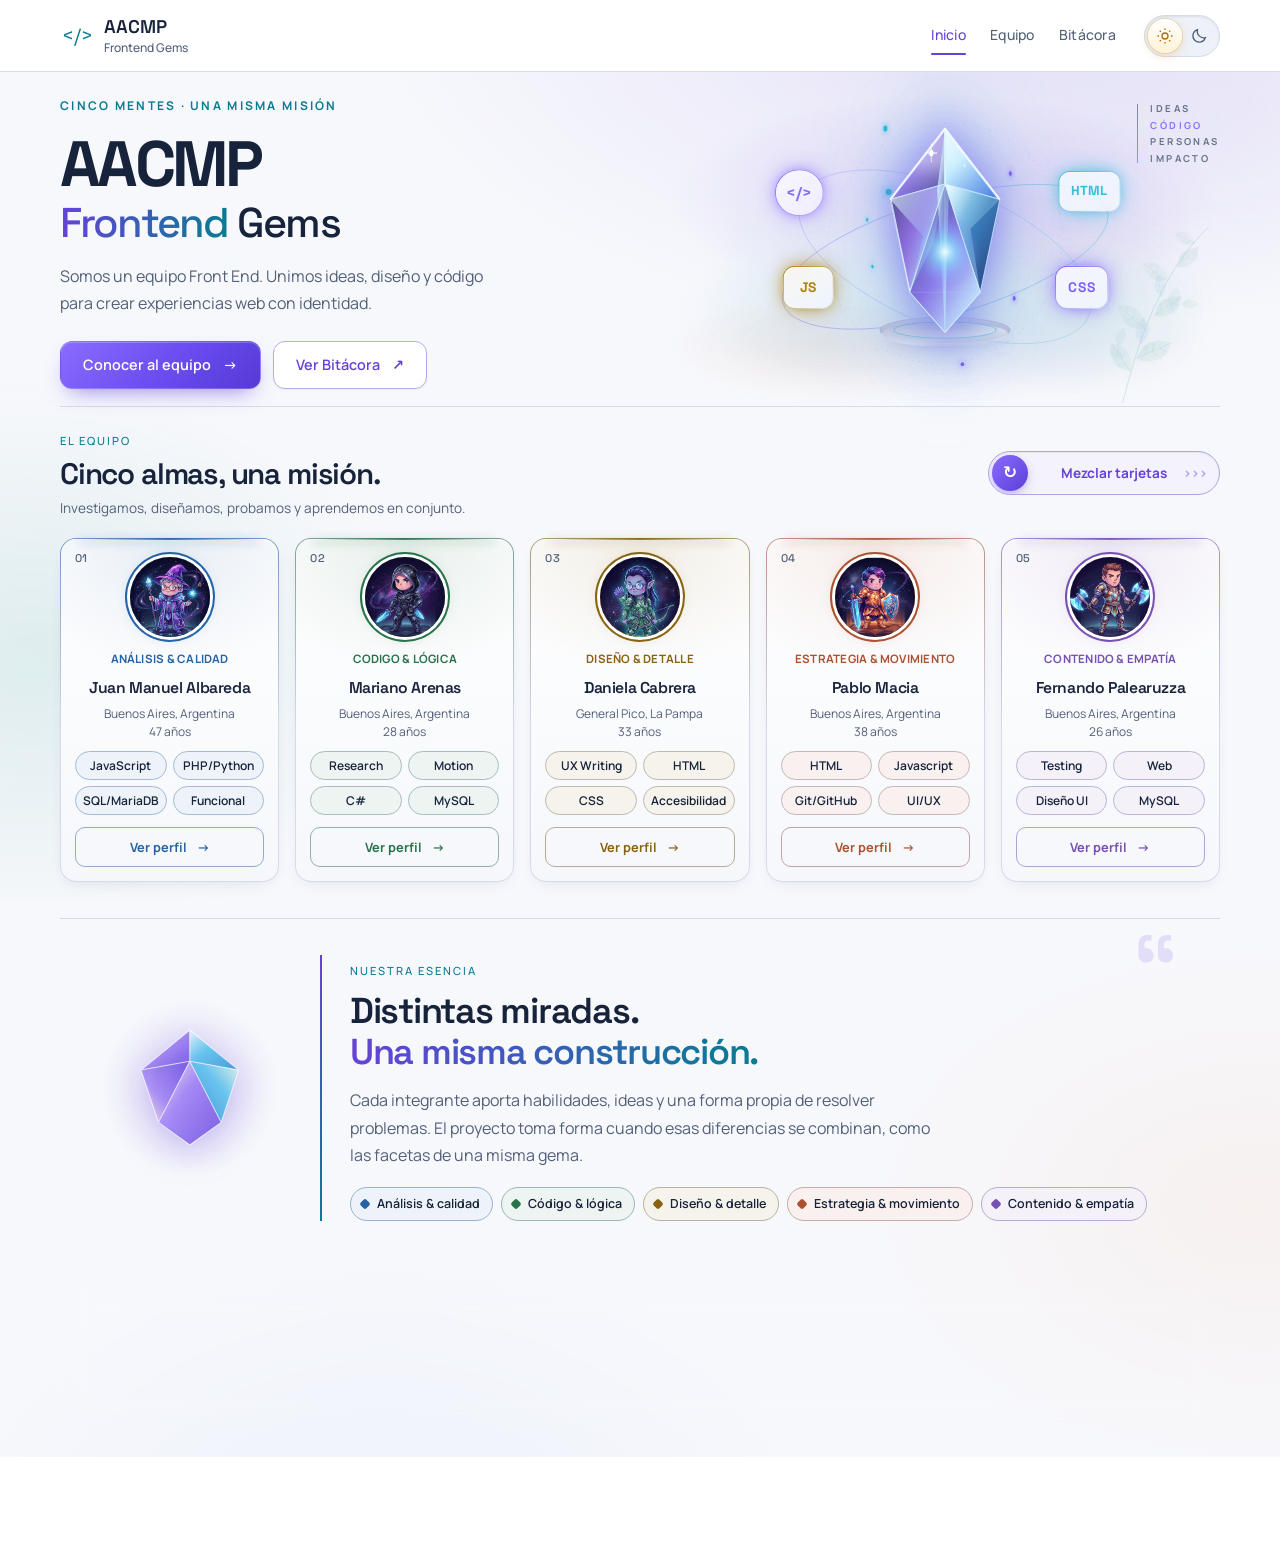
==== commit 169befbf: "optimizo carga de imagenes en tarjetas del index" ====
--- a/index.html
+++ b/index.html
@@ -11,9 +11,13 @@
   <link rel="apple-touch-icon" href="img/apple-touch-icon.png">
   <link rel="preconnect" href="https://fonts.googleapis.com">
   <link rel="preconnect" href="https://fonts.gstatic.com" crossorigin>
-  <link
+  <link rel="preload" as="style"
+    href="https://fonts.googleapis.com/css2?family=Manrope:wght@400;500;600;700&family=Space+Grotesk:wght@400;500;600;700&display=swap">
+  <link rel="stylesheet"
     href="https://fonts.googleapis.com/css2?family=Manrope:wght@400;500;600;700&family=Space+Grotesk:wght@400;500;600;700&display=swap"
-    rel="stylesheet">
+    media="print" onload="this.media='all'">
+  <noscript><link rel="stylesheet"
+    href="https://fonts.googleapis.com/css2?family=Manrope:wght@400;500;600;700&family=Space+Grotesk:wght@400;500;600;700&display=swap"></noscript>
   <script src="js/theme.js"></script>
   <link rel="stylesheet" href="css/styles.css">
   <link rel="stylesheet" href="css/guild.css">
@@ -333,7 +337,9 @@
           <!-- Cara frontal (solo modo flip): número, avatar y nombre. -->
           <button class="card-front" type="button" aria-expanded="false" aria-controls="card-back-juan">
             <span class="card-index" aria-hidden="true">01</span>
-            <span class="card-front-avatar"><img src="img/juan.jpg" data-src-light="img/juan.jpg" data-src-dark="img/juanDark.jpg" alt=""></span>
+            <span class="card-front-avatar"><img src="img/juan_512.webp"
+              srcset="img/juan_512.webp 512w, img/juan_1024.webp 1024w, img/juan_2048.webp 2048w"
+                sizes="(max-width: 700px) 26vw, 86px" loading="lazy" decoding="async" alt=""></span>
             <span class="card-front-name">Juan Manuel Albareda</span>
             <span class="sr-only">: ver datos</span>
             <span class="card-front-hint" aria-hidden="true">↻</span>
@@ -342,7 +348,9 @@
           <div class="card-back" id="card-back-juan">
             <button class="card-back-close" type="button" aria-label="Volver a la foto de Juan Manuel Albareda">↺</button>
             <div class="card-portrait portrait-blue">
-              <img src="img/juan.jpg" data-src-light="img/juan.jpg" data-src-dark="img/juanDark.jpg" alt="Avatar ilustrado de Juan Manuel Albareda" class="portrait-image">
+              <img src="img/juan_512.webp"
+                srcset="img/juan_512.webp 512w, img/juan_1024.webp 1024w, img/juan_2048.webp 2048w"
+                sizes="86px" loading="lazy" decoding="async" alt="Avatar ilustrado de Juan Manuel Albareda" class="portrait-image">
             </div>
             <div class="card-index">01</div>
             <div class="card-body">
@@ -365,7 +373,9 @@
           <!-- Cara frontal (solo modo flip): número, avatar y nombre. -->
           <button class="card-front" type="button" aria-expanded="false" aria-controls="card-back-mariano">
             <span class="card-index" aria-hidden="true">02</span>
-            <span class="card-front-avatar"><img src="img/mariano.jpg" data-src-light="img/mariano.jpg" data-src-dark="img/marianoDark.jpg" alt=""></span>
+            <span class="card-front-avatar"><img src="img/mariano_512.webp"
+              srcset="img/mariano_512.webp 512w, img/mariano_1024.webp 1024w, img/mariano_2048.webp 2048w"
+                sizes="(max-width: 700px) 26vw, 86px" loading="lazy" decoding="async" alt=""></span>
             <span class="card-front-name">Mariano Arenas</span>
             <span class="sr-only">: ver datos</span>
             <span class="card-front-hint" aria-hidden="true">↻</span>
@@ -374,7 +384,9 @@
           <div class="card-back" id="card-back-mariano">
             <button class="card-back-close" type="button" aria-label="Volver a la foto de Mariano Arenas">↺</button>
             <div class="card-portrait portrait-green">
-              <img src="img/mariano.jpg" data-src-light="img/mariano.jpg" data-src-dark="img/marianoDark.jpg" alt="Avatar ilustrado de Mariano Arenas" class="portrait-image">
+              <img src="img/mariano_512.webp"
+                srcset="img/mariano_512.webp 512w, img/mariano_1024.webp 1024w, img/mariano_2048.webp 2048w"
+                sizes="86px" loading="lazy" decoding="async" alt="Avatar ilustrado de Mariano Arenas" class="portrait-image">
             </div>
             <div class="card-index">02</div>
             <div class="card-body">
@@ -397,7 +409,9 @@
           <!-- Cara frontal (solo modo flip): número, avatar y nombre. -->
           <button class="card-front" type="button" aria-expanded="false" aria-controls="card-back-daniela">
             <span class="card-index" aria-hidden="true">03</span>
-            <span class="card-front-avatar"><img src="img/daniela.jpg" data-src-light="img/daniela.jpg" data-src-dark="img/danielaDark.jpg" alt=""></span>
+            <span class="card-front-avatar"><img src="img/daniela_512.webp"
+              srcset="img/daniela_512.webp 512w, img/daniela_1024.webp 1024w, img/daniela_2048.webp 2048w"
+                sizes="(max-width: 700px) 26vw, 86px" loading="lazy" decoding="async" alt=""></span>
             <span class="card-front-name">Daniela Cabrera</span>
             <span class="sr-only">: ver datos</span>
             <span class="card-front-hint" aria-hidden="true">↻</span>
@@ -406,7 +420,9 @@
           <div class="card-back" id="card-back-daniela">
             <button class="card-back-close" type="button" aria-label="Volver a la foto de Daniela Cabrera">↺</button>
             <div class="card-portrait portrait-yellow">
-              <img src="img/daniela.jpg" data-src-light="img/daniela.jpg" data-src-dark="img/danielaDark.jpg" alt="Avatar ilustrado de Daniela Cabrera" class="portrait-image">
+              <img src="img/daniela_512.webp"
+                srcset="img/daniela_512.webp 512w, img/daniela_1024.webp 1024w, img/daniela_2048.webp 2048w"
+                sizes="86px" loading="lazy" decoding="async" alt="Avatar ilustrado de Daniela Cabrera" class="portrait-image">
             </div>
             <div class="card-index">03</div>
             <div class="card-body">
@@ -429,7 +445,9 @@
           <!-- Cara frontal (solo modo flip): número, avatar y nombre. -->
           <button class="card-front" type="button" aria-expanded="false" aria-controls="card-back-pablo">
             <span class="card-index" aria-hidden="true">04</span>
-            <span class="card-front-avatar"><img src="img/pablo.jpg" data-src-light="img/pablo.jpg" data-src-dark="img/pabloDark.jpg" alt=""></span>
+            <span class="card-front-avatar"><img src="img/pablo_512.webp"
+              srcset="img/pablo_512.webp 512w, img/pablo_1024.webp 1024w, img/pablo_2048.webp 2048w"
+                sizes="(max-width: 700px) 26vw, 86px" loading="lazy" decoding="async" alt=""></span>
             <span class="card-front-name">Pablo Macia</span>
             <span class="sr-only">: ver datos</span>
             <span class="card-front-hint" aria-hidden="true">↻</span>
@@ -438,7 +456,9 @@
           <div class="card-back" id="card-back-pablo">
             <button class="card-back-close" type="button" aria-label="Volver a la foto de Pablo Macia">↺</button>
             <div class="card-portrait portrait-coral">
-              <img src="img/pablo.jpg" data-src-light="img/pablo.jpg" data-src-dark="img/pabloDark.jpg" alt="Avatar ilustrado de Pablo Macia" class="portrait-image">
+              <img src="img/pablo_512.webp"
+                srcset="img/pablo_512.webp 512w, img/pablo_1024.webp 1024w, img/pablo_2048.webp 2048w"
+                sizes="86px" loading="lazy" decoding="async" alt="Avatar ilustrado de Pablo Macia" class="portrait-image">
             </div>
             <div class="card-index">04</div>
             <div class="card-body">
@@ -461,7 +481,9 @@
           <!-- Cara frontal (solo modo flip): número, avatar y nombre. -->
           <button class="card-front" type="button" aria-expanded="false" aria-controls="card-back-fernando">
             <span class="card-index" aria-hidden="true">05</span>
-            <span class="card-front-avatar"><img src="img/fernando.jpg" data-src-light="img/fernando.jpg" data-src-dark="img/fernandoDark.jpg" alt=""></span>
+            <span class="card-front-avatar"><img src="img/fernando_512.webp"
+              srcset="img/fernando_512.webp 512w, img/fernando_1024.webp 1024w, img/fernando_2048.webp 2048w"
+                sizes="(max-width: 700px) 26vw, 86px" loading="lazy" decoding="async" alt=""></span>
             <span class="card-front-name">Fernando Palearuzza</span>
             <span class="sr-only">: ver datos</span>
             <span class="card-front-hint" aria-hidden="true">↻</span>
@@ -470,7 +492,9 @@
           <div class="card-back" id="card-back-fernando">
             <button class="card-back-close" type="button" aria-label="Volver a la foto de Fernando Palearuzza">↺</button>
             <div class="card-portrait portrait-purple">
-              <img src="img/fernando.jpg" data-src-light="img/fernando.jpg" data-src-dark="img/fernandoDark.jpg" alt="Avatar ilustrado de Fernando Palearuzza" class="portrait-image">
+              <img src="img/fernando_512.webp"
+                srcset="img/fernando_512.webp 512w, img/fernando_1024.webp 1024w, img/fernando_2048.webp 2048w"
+                sizes="86px" loading="lazy" decoding="async" alt="Avatar ilustrado de Fernando Palearuzza" class="portrait-image">
             </div>
             <div class="card-index">05</div>
             <div class="card-body">
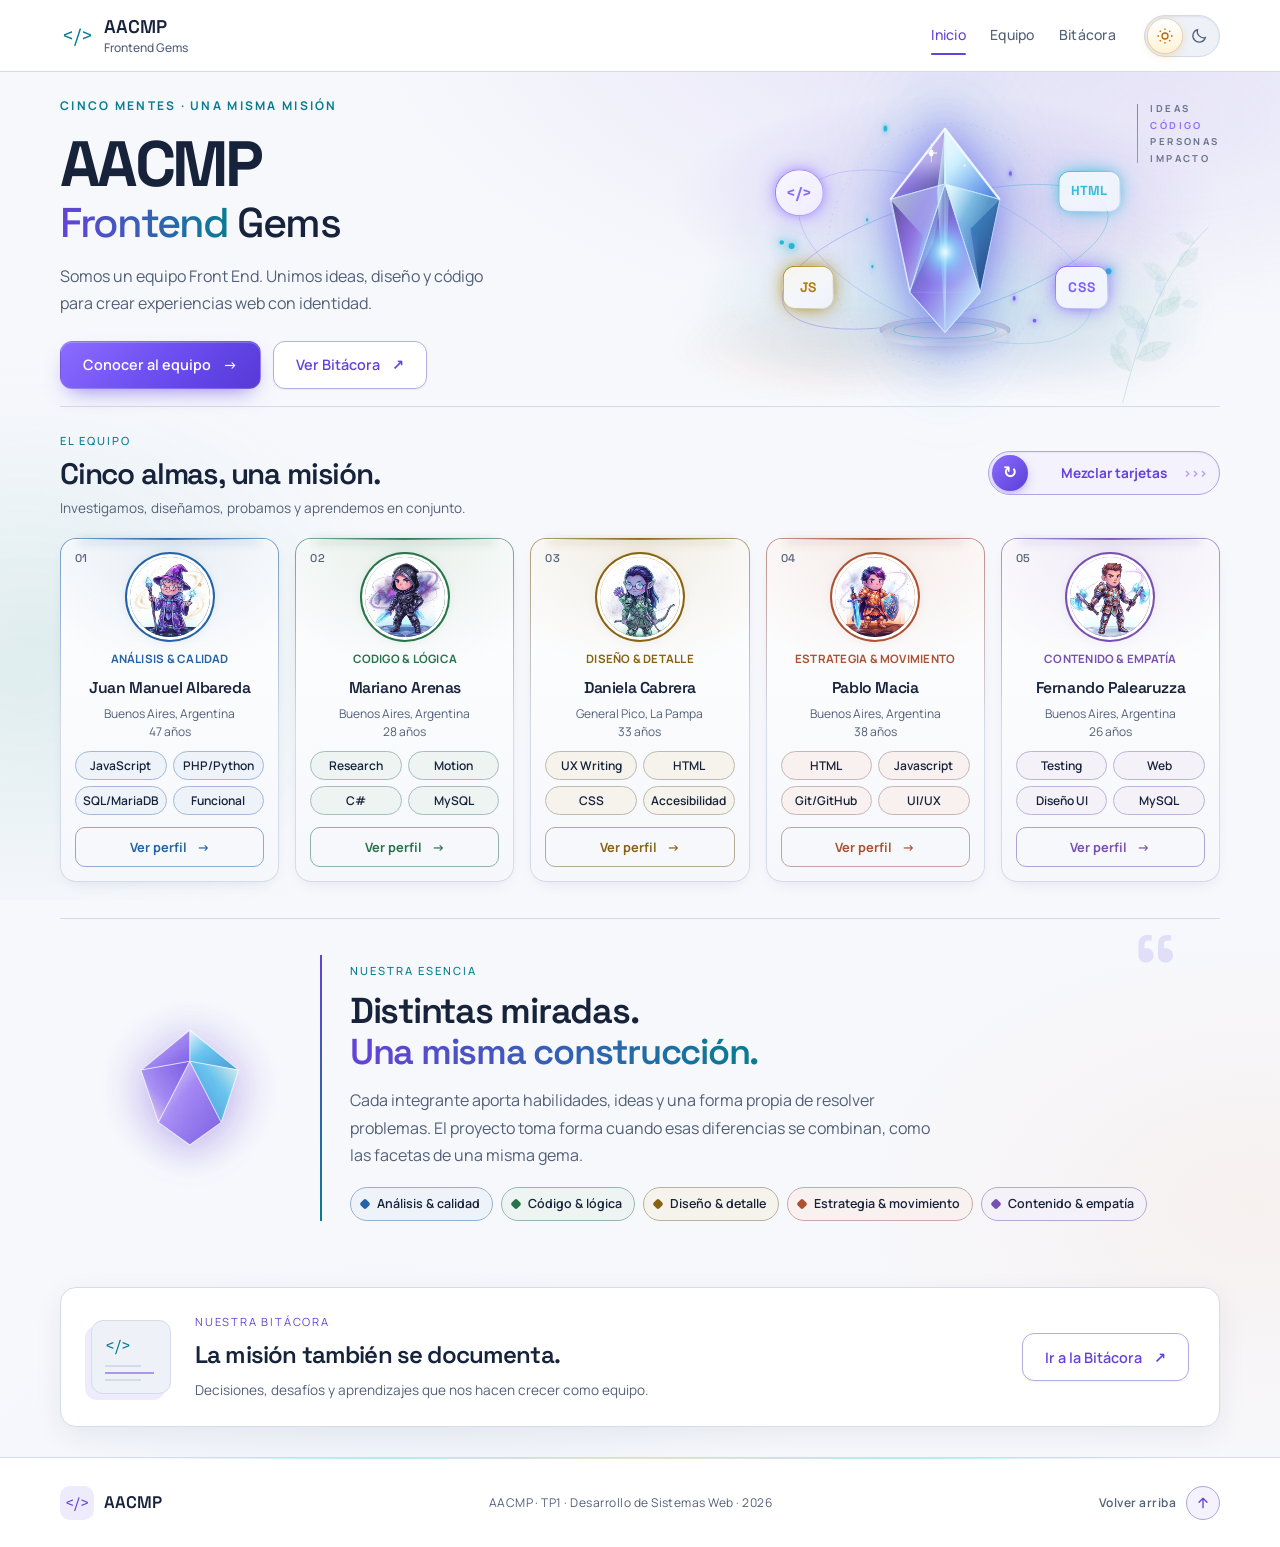
==== commit 72fc421b: "aplico tamaños distintos para distintos tamaños de rednerizdo, carga diferida, en index y perfiles" ====
--- a/index.html
+++ b/index.html
@@ -11,13 +11,9 @@
   <link rel="apple-touch-icon" href="img/apple-touch-icon.png">
   <link rel="preconnect" href="https://fonts.googleapis.com">
   <link rel="preconnect" href="https://fonts.gstatic.com" crossorigin>
-  <link rel="preload" as="style"
-    href="https://fonts.googleapis.com/css2?family=Manrope:wght@400;500;600;700&family=Space+Grotesk:wght@400;500;600;700&display=swap">
-  <link rel="stylesheet"
+  <link
     href="https://fonts.googleapis.com/css2?family=Manrope:wght@400;500;600;700&family=Space+Grotesk:wght@400;500;600;700&display=swap"
-    media="print" onload="this.media='all'">
-  <noscript><link rel="stylesheet"
-    href="https://fonts.googleapis.com/css2?family=Manrope:wght@400;500;600;700&family=Space+Grotesk:wght@400;500;600;700&display=swap"></noscript>
+    rel="stylesheet">
   <script src="js/theme.js"></script>
   <link rel="stylesheet" href="css/styles.css">
   <link rel="stylesheet" href="css/guild.css">
@@ -337,9 +333,12 @@
           <!-- Cara frontal (solo modo flip): número, avatar y nombre. -->
           <button class="card-front" type="button" aria-expanded="false" aria-controls="card-back-juan">
             <span class="card-index" aria-hidden="true">01</span>
-            <span class="card-front-avatar"><img src="img/juan_512.webp"
-              srcset="img/juan_512.webp 512w, img/juan_1024.webp 1024w, img/juan_2048.webp 2048w"
-                sizes="(max-width: 700px) 26vw, 86px" loading="lazy" decoding="async" alt=""></span>
+            <span class="card-front-avatar"><img src="img/juan300.webp"
+              srcset="img/juan300.webp 300w, img/juan720.webp 720w" sizes="(max-width: 700px) 170px, 80px"
+              data-src-light="img/juan300.webp" data-src-dark="img/juanDark300.webp"
+              data-srcset-light="img/juan300.webp 300w, img/juan720.webp 720w"
+              data-srcset-dark="img/juanDark300.webp 300w, img/juanDark720.webp 720w"
+              loading="lazy" decoding="async" alt=""></span>
             <span class="card-front-name">Juan Manuel Albareda</span>
             <span class="sr-only">: ver datos</span>
             <span class="card-front-hint" aria-hidden="true">↻</span>
@@ -348,9 +347,11 @@
           <div class="card-back" id="card-back-juan">
             <button class="card-back-close" type="button" aria-label="Volver a la foto de Juan Manuel Albareda">↺</button>
             <div class="card-portrait portrait-blue">
-              <img src="img/juan_512.webp"
-                srcset="img/juan_512.webp 512w, img/juan_1024.webp 1024w, img/juan_2048.webp 2048w"
-                sizes="86px" loading="lazy" decoding="async" alt="Avatar ilustrado de Juan Manuel Albareda" class="portrait-image">
+              <img src="img/juan300.webp" srcset="img/juan300.webp 300w, img/juan720.webp 720w"
+                sizes="(max-width: 700px) 170px, 80px" data-src-light="img/juan300.webp" data-src-dark="img/juanDark300.webp"
+                data-srcset-light="img/juan300.webp 300w, img/juan720.webp 720w"
+                data-srcset-dark="img/juanDark300.webp 300w, img/juanDark720.webp 720w"
+                loading="lazy" decoding="async" alt="Avatar ilustrado de Juan Manuel Albareda" class="portrait-image">
             </div>
             <div class="card-index">01</div>
             <div class="card-body">
@@ -373,9 +374,12 @@
           <!-- Cara frontal (solo modo flip): número, avatar y nombre. -->
           <button class="card-front" type="button" aria-expanded="false" aria-controls="card-back-mariano">
             <span class="card-index" aria-hidden="true">02</span>
-            <span class="card-front-avatar"><img src="img/mariano_512.webp"
-              srcset="img/mariano_512.webp 512w, img/mariano_1024.webp 1024w, img/mariano_2048.webp 2048w"
-                sizes="(max-width: 700px) 26vw, 86px" loading="lazy" decoding="async" alt=""></span>
+            <span class="card-front-avatar"><img src="img/mariano300.webp"
+              srcset="img/mariano300.webp 300w, img/mariano720.webp 720w" sizes="(max-width: 700px) 170px, 80px"
+              data-src-light="img/mariano300.webp" data-src-dark="img/marianoDark300.webp"
+              data-srcset-light="img/mariano300.webp 300w, img/mariano720.webp 720w"
+              data-srcset-dark="img/marianoDark300.webp 300w, img/marianoDark720.webp 720w"
+              loading="lazy" decoding="async" alt=""></span>
             <span class="card-front-name">Mariano Arenas</span>
             <span class="sr-only">: ver datos</span>
             <span class="card-front-hint" aria-hidden="true">↻</span>
@@ -384,9 +388,11 @@
           <div class="card-back" id="card-back-mariano">
             <button class="card-back-close" type="button" aria-label="Volver a la foto de Mariano Arenas">↺</button>
             <div class="card-portrait portrait-green">
-              <img src="img/mariano_512.webp"
-                srcset="img/mariano_512.webp 512w, img/mariano_1024.webp 1024w, img/mariano_2048.webp 2048w"
-                sizes="86px" loading="lazy" decoding="async" alt="Avatar ilustrado de Mariano Arenas" class="portrait-image">
+              <img src="img/mariano300.webp" srcset="img/mariano300.webp 300w, img/mariano720.webp 720w"
+                sizes="(max-width: 700px) 170px, 80px" data-src-light="img/mariano300.webp" data-src-dark="img/marianoDark300.webp"
+                data-srcset-light="img/mariano300.webp 300w, img/mariano720.webp 720w"
+                data-srcset-dark="img/marianoDark300.webp 300w, img/marianoDark720.webp 720w"
+                loading="lazy" decoding="async" alt="Avatar ilustrado de Mariano Arenas" class="portrait-image">
             </div>
             <div class="card-index">02</div>
             <div class="card-body">
@@ -409,9 +415,12 @@
           <!-- Cara frontal (solo modo flip): número, avatar y nombre. -->
           <button class="card-front" type="button" aria-expanded="false" aria-controls="card-back-daniela">
             <span class="card-index" aria-hidden="true">03</span>
-            <span class="card-front-avatar"><img src="img/daniela_512.webp"
-              srcset="img/daniela_512.webp 512w, img/daniela_1024.webp 1024w, img/daniela_2048.webp 2048w"
-                sizes="(max-width: 700px) 26vw, 86px" loading="lazy" decoding="async" alt=""></span>
+            <span class="card-front-avatar"><img src="img/daniela300.webp"
+              srcset="img/daniela300.webp 300w, img/daniela720.webp 720w" sizes="(max-width: 700px) 170px, 80px"
+              data-src-light="img/daniela300.webp" data-src-dark="img/danielaDark300.webp"
+              data-srcset-light="img/daniela300.webp 300w, img/daniela720.webp 720w"
+              data-srcset-dark="img/danielaDark300.webp 300w, img/danielaDark720.webp 720w"
+              loading="lazy" decoding="async" alt=""></span>
             <span class="card-front-name">Daniela Cabrera</span>
             <span class="sr-only">: ver datos</span>
             <span class="card-front-hint" aria-hidden="true">↻</span>
@@ -420,9 +429,11 @@
           <div class="card-back" id="card-back-daniela">
             <button class="card-back-close" type="button" aria-label="Volver a la foto de Daniela Cabrera">↺</button>
             <div class="card-portrait portrait-yellow">
-              <img src="img/daniela_512.webp"
-                srcset="img/daniela_512.webp 512w, img/daniela_1024.webp 1024w, img/daniela_2048.webp 2048w"
-                sizes="86px" loading="lazy" decoding="async" alt="Avatar ilustrado de Daniela Cabrera" class="portrait-image">
+              <img src="img/daniela300.webp" srcset="img/daniela300.webp 300w, img/daniela720.webp 720w"
+                sizes="(max-width: 700px) 170px, 80px" data-src-light="img/daniela300.webp" data-src-dark="img/danielaDark300.webp"
+                data-srcset-light="img/daniela300.webp 300w, img/daniela720.webp 720w"
+                data-srcset-dark="img/danielaDark300.webp 300w, img/danielaDark720.webp 720w"
+                loading="lazy" decoding="async" alt="Avatar ilustrado de Daniela Cabrera" class="portrait-image">
             </div>
             <div class="card-index">03</div>
             <div class="card-body">
@@ -445,9 +456,12 @@
           <!-- Cara frontal (solo modo flip): número, avatar y nombre. -->
           <button class="card-front" type="button" aria-expanded="false" aria-controls="card-back-pablo">
             <span class="card-index" aria-hidden="true">04</span>
-            <span class="card-front-avatar"><img src="img/pablo_512.webp"
-              srcset="img/pablo_512.webp 512w, img/pablo_1024.webp 1024w, img/pablo_2048.webp 2048w"
-                sizes="(max-width: 700px) 26vw, 86px" loading="lazy" decoding="async" alt=""></span>
+            <span class="card-front-avatar"><img src="img/pablo300.webp"
+              srcset="img/pablo300.webp 300w, img/pablo720.webp 720w" sizes="(max-width: 700px) 170px, 80px"
+              data-src-light="img/pablo300.webp" data-src-dark="img/pabloDark300.webp"
+              data-srcset-light="img/pablo300.webp 300w, img/pablo720.webp 720w"
+              data-srcset-dark="img/pabloDark300.webp 300w, img/pabloDark720.webp 720w"
+              loading="lazy" decoding="async" alt=""></span>
             <span class="card-front-name">Pablo Macia</span>
             <span class="sr-only">: ver datos</span>
             <span class="card-front-hint" aria-hidden="true">↻</span>
@@ -456,9 +470,11 @@
           <div class="card-back" id="card-back-pablo">
             <button class="card-back-close" type="button" aria-label="Volver a la foto de Pablo Macia">↺</button>
             <div class="card-portrait portrait-coral">
-              <img src="img/pablo_512.webp"
-                srcset="img/pablo_512.webp 512w, img/pablo_1024.webp 1024w, img/pablo_2048.webp 2048w"
-                sizes="86px" loading="lazy" decoding="async" alt="Avatar ilustrado de Pablo Macia" class="portrait-image">
+              <img src="img/pablo300.webp" srcset="img/pablo300.webp 300w, img/pablo720.webp 720w"
+                sizes="(max-width: 700px) 170px, 80px" data-src-light="img/pablo300.webp" data-src-dark="img/pabloDark300.webp"
+                data-srcset-light="img/pablo300.webp 300w, img/pablo720.webp 720w"
+                data-srcset-dark="img/pabloDark300.webp 300w, img/pabloDark720.webp 720w"
+                loading="lazy" decoding="async" alt="Avatar ilustrado de Pablo Macia" class="portrait-image">
             </div>
             <div class="card-index">04</div>
             <div class="card-body">
@@ -481,9 +497,12 @@
           <!-- Cara frontal (solo modo flip): número, avatar y nombre. -->
           <button class="card-front" type="button" aria-expanded="false" aria-controls="card-back-fernando">
             <span class="card-index" aria-hidden="true">05</span>
-            <span class="card-front-avatar"><img src="img/fernando_512.webp"
-              srcset="img/fernando_512.webp 512w, img/fernando_1024.webp 1024w, img/fernando_2048.webp 2048w"
-                sizes="(max-width: 700px) 26vw, 86px" loading="lazy" decoding="async" alt=""></span>
+            <span class="card-front-avatar"><img src="img/fernando300.webp"
+              srcset="img/fernando300.webp 300w, img/fernando720.webp 720w" sizes="(max-width: 700px) 170px, 80px"
+              data-src-light="img/fernando300.webp" data-src-dark="img/fernandoDark300.webp"
+              data-srcset-light="img/fernando300.webp 300w, img/fernando720.webp 720w"
+              data-srcset-dark="img/fernandoDark300.webp 300w, img/fernandoDark720.webp 720w"
+              loading="lazy" decoding="async" alt=""></span>
             <span class="card-front-name">Fernando Palearuzza</span>
             <span class="sr-only">: ver datos</span>
             <span class="card-front-hint" aria-hidden="true">↻</span>
@@ -492,9 +511,11 @@
           <div class="card-back" id="card-back-fernando">
             <button class="card-back-close" type="button" aria-label="Volver a la foto de Fernando Palearuzza">↺</button>
             <div class="card-portrait portrait-purple">
-              <img src="img/fernando_512.webp"
-                srcset="img/fernando_512.webp 512w, img/fernando_1024.webp 1024w, img/fernando_2048.webp 2048w"
-                sizes="86px" loading="lazy" decoding="async" alt="Avatar ilustrado de Fernando Palearuzza" class="portrait-image">
+              <img src="img/fernando300.webp" srcset="img/fernando300.webp 300w, img/fernando720.webp 720w"
+                sizes="(max-width: 700px) 170px, 80px" data-src-light="img/fernando300.webp" data-src-dark="img/fernandoDark300.webp"
+                data-srcset-light="img/fernando300.webp 300w, img/fernando720.webp 720w"
+                data-srcset-dark="img/fernandoDark300.webp 300w, img/fernandoDark720.webp 720w"
+                loading="lazy" decoding="async" alt="Avatar ilustrado de Fernando Palearuzza" class="portrait-image">
             </div>
             <div class="card-index">05</div>
             <div class="card-body">
@@ -572,4 +593,4 @@
   <script src="js/main.js"></script>
 </body>
 
-</html>+</html>
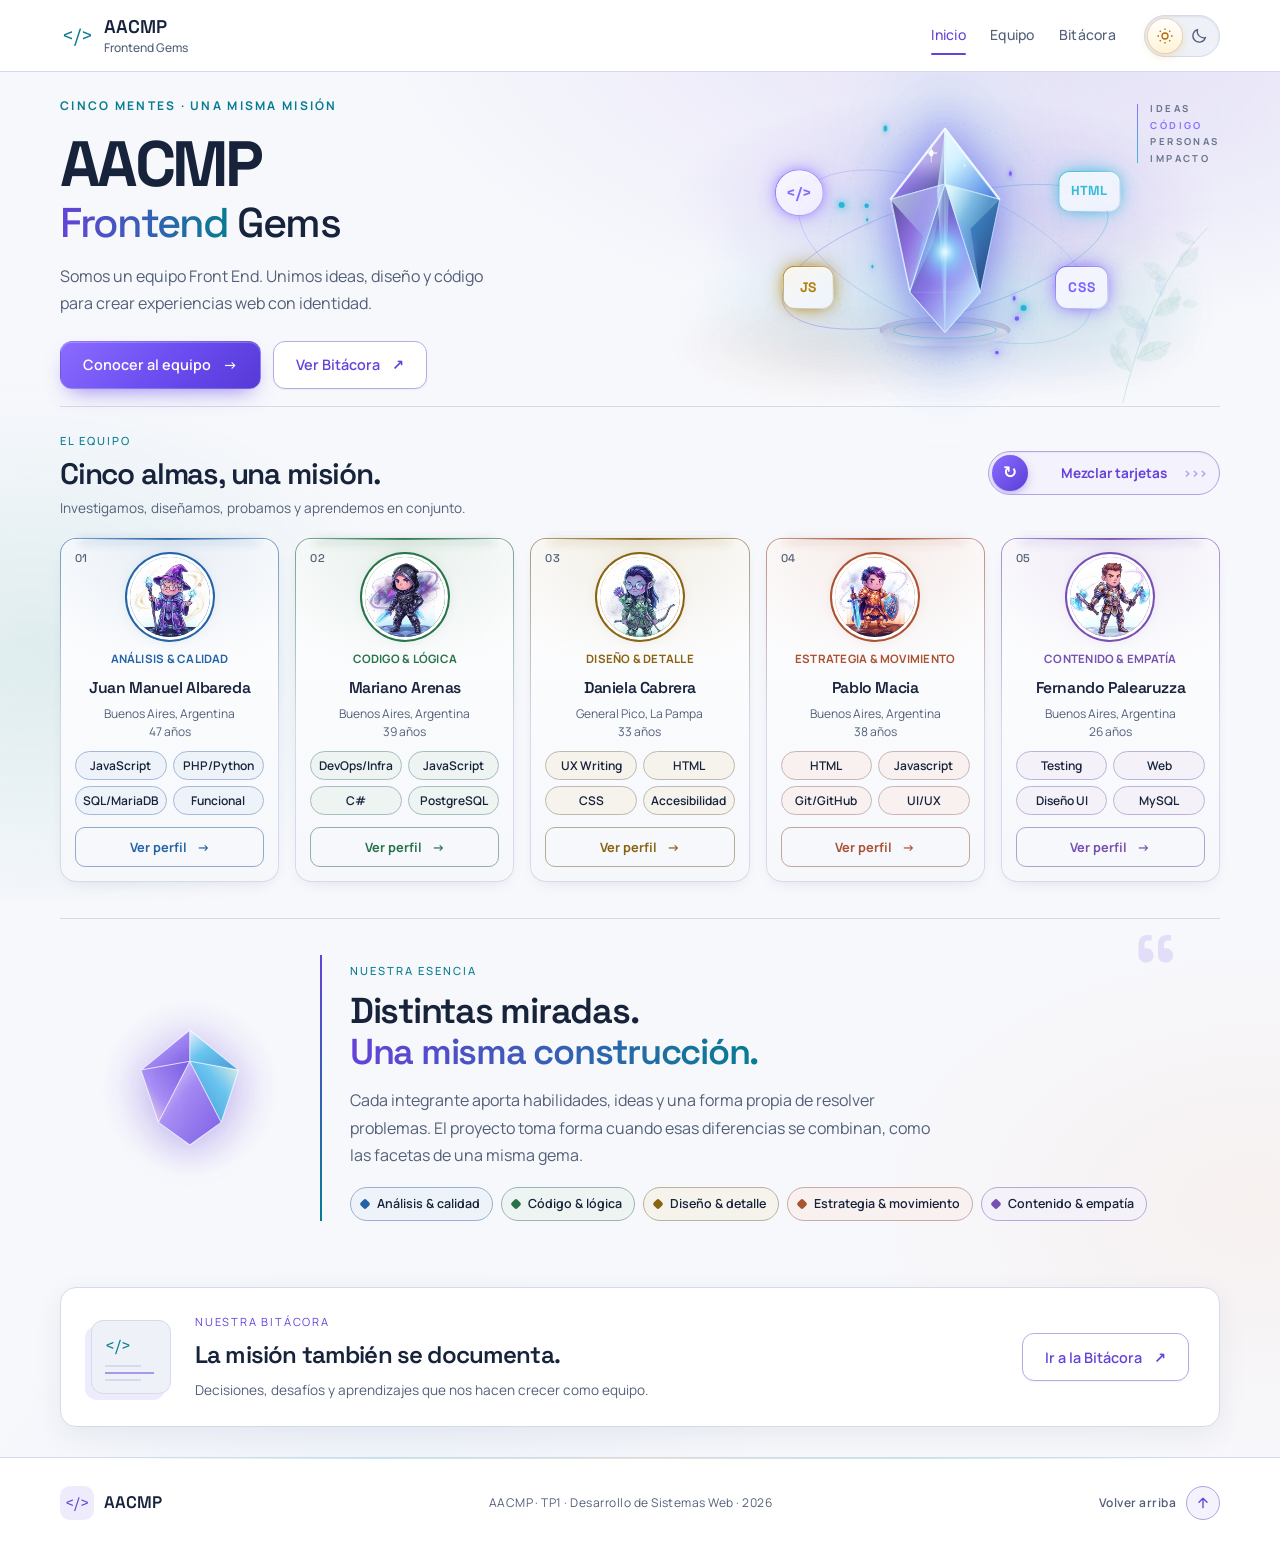
==== commit 4da3c5dc: "feat: actualizar perfil de Mariano y mejorar experiencia de perfiles" ====
--- a/index.html
+++ b/index.html
@@ -398,12 +398,12 @@
             <div class="card-body">
               <p class="role-header">CODIGO & LÓGICA</p>
               <h3>Mariano Arenas</h3>
-              <p class="card-meta">Buenos Aires, Argentina<br>28 años</p>
+              <p class="card-meta">Buenos Aires, Argentina<br>39 años</p>
               <div class="tags">
-                <span>Research</span>
-                <span>Motion</span>
+                <span>DevOps/Infra</span>
+                <span>JavaScript</span>
                 <span>C#</span>
-                <span>MySQL</span>
+                <span>PostgreSQL</span>
               </div>
               <a class="card-link" href="mariano.html" id="link-mariano" aria-label="Ver perfil de Mariano Arenas">Ver perfil <span aria-hidden="true">→</span></a>
             </div>
--- a/css/guild.css
+++ b/css/guild.css
@@ -292,8 +292,57 @@
 .profile-skills span:hover { background: var(--accent-soft); color: var(--text); }
 .card-link { color: var(--member-accent); border-color: var(--border); min-height: 44px; }
 .card-link:hover { color: var(--member-accent); }
-.profile-img-container { border: 2px solid var(--member-accent); box-shadow: var(--shadow); }
+.profile-img-container {
+  border: 2px solid var(--member-accent);
+  box-shadow: var(--shadow);
+  /* Con el tema cambian sólo el marco y su sombra; la imagen no se anima. */
+  transition: border-color .2s ease, box-shadow .2s ease;
+}
 .fav-list h2 { border-color: var(--border); }
+
+/* Volver al equipo: enlace de salida del perfil, teñido con el acento del integrante. */
+.btn-volver {
+  display: inline-flex;
+  align-items: center;
+  gap: 12px;
+  min-height: 48px;
+  padding: 6px 22px 6px 6px;
+  border: 1px solid color-mix(in srgb, var(--member-accent) 35%, var(--border));
+  border-radius: 999px;
+  background: var(--surface);
+  color: var(--text);
+  font-family: var(--font-label);
+  font-size: .95rem;
+  font-weight: 600;
+  text-decoration: none;
+  box-shadow: var(--shadow);
+}
+.btn-volver-icon {
+  display: grid;
+  place-items: center;
+  width: 36px;
+  height: 36px;
+  border-radius: 50%;
+  background: color-mix(in srgb, var(--member-accent) 14%, var(--surface));
+  color: var(--member-accent);
+  transition: transform .2s ease, background-color .2s ease;
+}
+.btn-volver:hover {
+  border-color: var(--member-accent);
+  box-shadow: 0 8px 24px color-mix(in srgb, var(--member-accent) 18%, transparent);
+}
+.btn-volver:hover .btn-volver-icon {
+  transform: translateX(-3px);
+  background: color-mix(in srgb, var(--member-accent) 22%, var(--surface));
+}
+.btn-volver:focus-visible {
+  outline: 3px solid var(--member-accent);
+  outline-offset: 4px;
+  border-radius: 999px;
+}
+@media (prefers-reduced-motion: reduce) {
+  .btn-volver:hover .btn-volver-icon { transform: none; }
+}
 
 /* Conservamos la gema original y el orbe, con una luz más contenida. */
 .stone-orb {
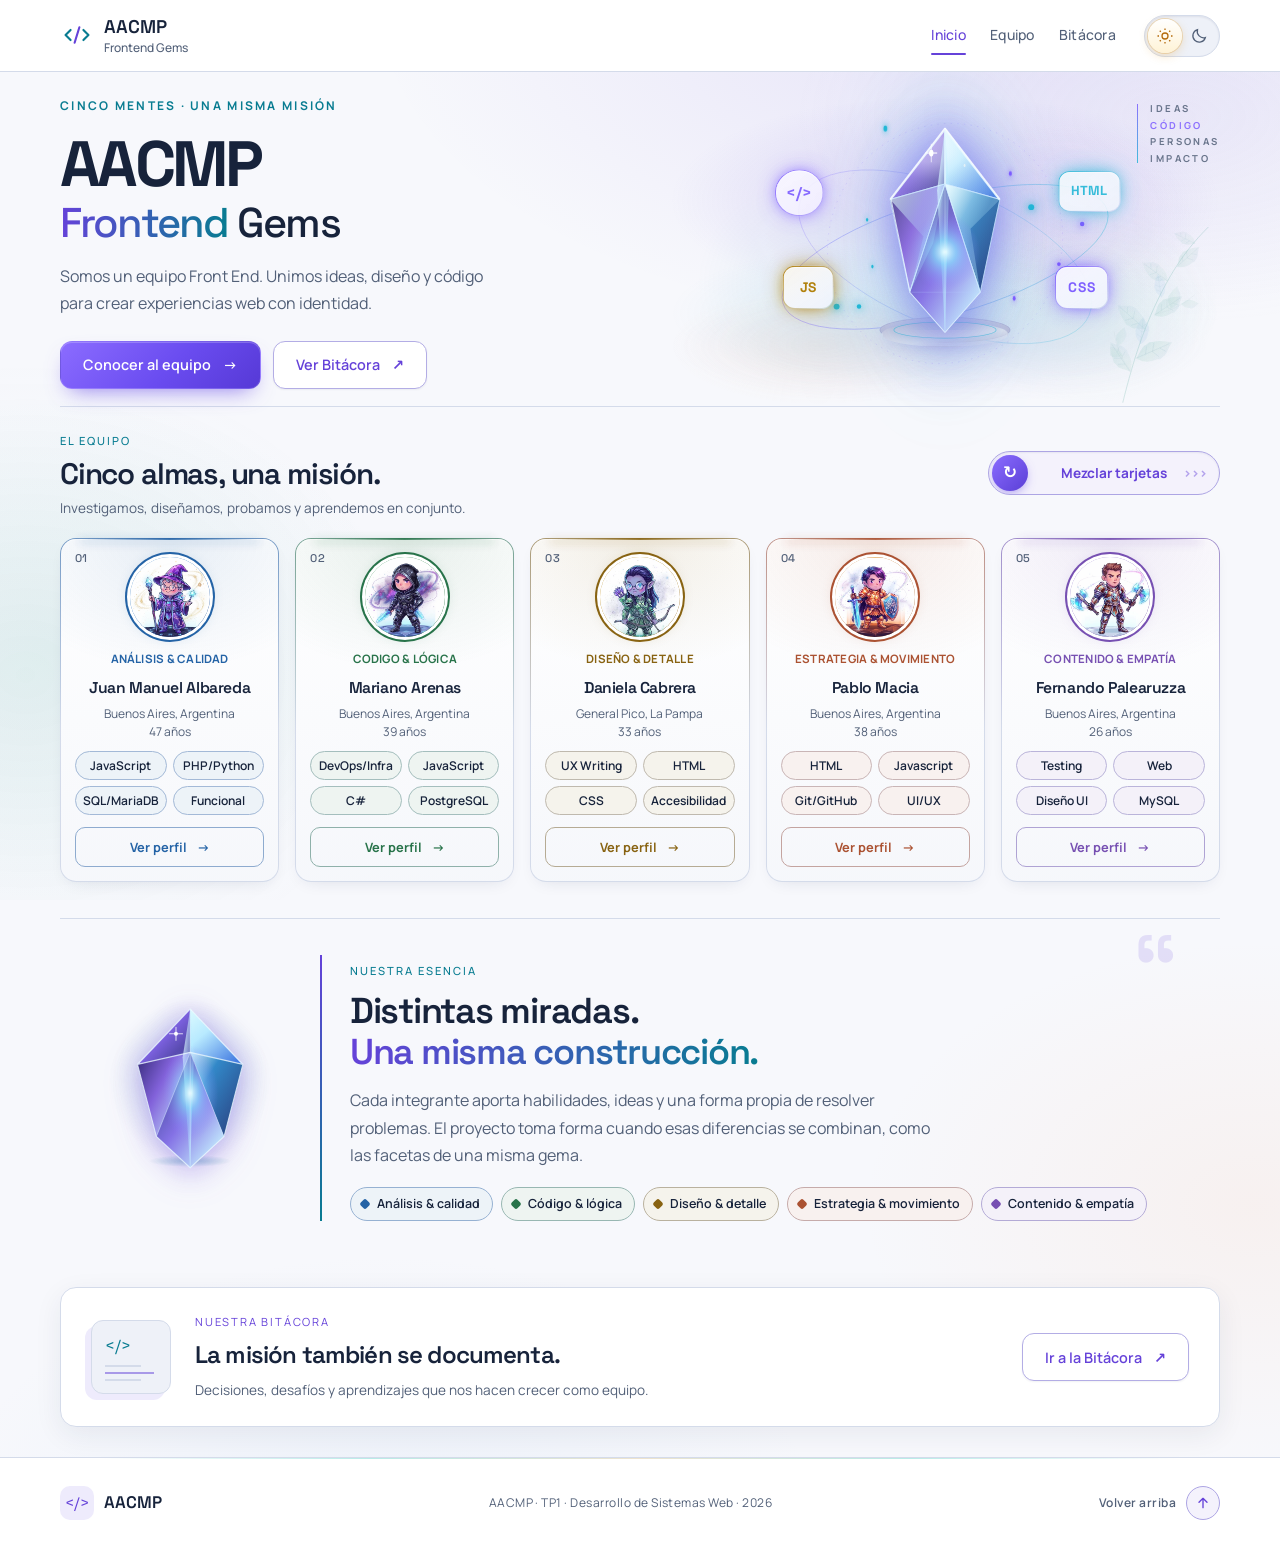
==== commit eb754149: "feat: unificar identidad visual y mejorar bitácora" ====
--- a/index.html
+++ b/index.html
@@ -7,6 +7,7 @@
   <meta name="description"
     content="AACMP Frontend Gems: cinco mentes que combinan ideas, diseño y código para crear experiencias web.">
   <title>AACMP | Frontend Gems</title>
+  <link rel="icon" href="favicon.ico" sizes="32x32">
   <link rel="icon" href="img/favicon.svg" type="image/svg+xml">
   <link rel="apple-touch-icon" href="img/apple-touch-icon.png">
   <link rel="preconnect" href="https://fonts.googleapis.com">
@@ -25,7 +26,7 @@
   <!--Header-->
   <header class="site-header">
     <a class="brand" href="index.html" aria-label="AACMP, inicio">
-      <span class="brand-mark" aria-hidden="true">&lt;/&gt; </span>
+      <span class="brand-mark" aria-hidden="true"><svg class="brand-iso" viewBox="0 0 32 24" width="30" height="22" fill="none"><path class="brand-iso-code" d="M9 6.5 3.5 12 9 17.5M23 6.5l5.5 5.5-5.5 5.5"/><path class="brand-iso-slash" d="M18.6 3.5 13.4 20.5"/></svg></span>
       <span class="brand-name">AACMP<small>Frontend Gems</small></span>
     </a>
     <button class="menu-button" type="button" aria-expanded="false" aria-controls="main-nav">
@@ -537,16 +538,27 @@
     </section>
 
     <!-- Nuestra esencia: recupera el manifiesto de la propuesta original de Daniela.
-         La gema pequeña usa las mismas facetas (y gradientes) de su gema: una por integrante. -->
+         La gema pequeña es la del hero en miniatura: mismas cinco facetas (una por integrante)
+         y los mismos gradientes de cristal, con su núcleo de luz y un destello. -->
     <section class="essence section-shell" aria-labelledby="essence-title">
       <div class="essence-aside" aria-hidden="true">
-        <svg class="essence-gem" viewBox="26 34 128 148">
-          <polygon points="90,42 34,88 90,78" fill="url(#facetCoral)"/>
-          <polygon points="90,42 146,88 90,78" fill="url(#facetBlue)"/>
-          <polygon points="34,88 54,148 90,78" fill="url(#facetGold)"/>
-          <polygon points="146,88 126,148 90,78" fill="url(#facetGreen)"/>
-          <polygon points="54,148 90,174 126,148 90,78" fill="url(#facetLavender)"/>
-          <path d="M90 42 34 88 54 148 90 174 126 148 146 88Z M90 42V78 M34 88 90 78 146 88 M54 148 90 78 126 148" fill="none" stroke="rgb(255 255 255 / 70%)" stroke-width="1.2" stroke-linejoin="round"/>
+        <svg class="essence-gem" viewBox="34 28 112 160">
+          <!-- Estirada en vertical como la del hero, pero más compacta (.86 × 1.1). -->
+          <g transform="translate(90 108) scale(.86 1.1) translate(-90 -108)">
+            <polygon points="90,42 34,88 90,78" fill="url(#crystalCrown)"/>
+            <polygon points="90,42 146,88 90,78" fill="url(#crystalSky)"/>
+            <polygon points="34,88 54,148 90,78" fill="url(#crystalDepth)"/>
+            <polygon points="146,88 126,148 90,78" fill="url(#crystalIce)"/>
+            <polygon points="54,148 90,174 126,148 90,78" fill="url(#crystalTip)"/>
+            <polygon points="90,42 82,82 90,174 94,80" fill="url(#crystalReflection)"/>
+            <ellipse cx="90" cy="112" rx="30" ry="40" fill="url(#crystalHeart)"/>
+            <path d="M90 43V78L54 148M90 78l36 70M90 78v95" fill="none" stroke="#d6edff" stroke-opacity=".55" stroke-width=".8"/>
+            <path d="M90 42 34 88 54 148 90 174 126 148 146 88Z M34 88 90 78 146 88" fill="none" stroke="#ecfbff" stroke-opacity=".75" stroke-width="1.1" stroke-linejoin="round"/>
+          </g>
+          <g class="essence-sparkle" stroke="#fff" stroke-linecap="round">
+            <path d="M77 52v12M71 58h12" stroke-width="1" opacity=".75"/>
+            <circle cx="77" cy="58" r="1.8" fill="#fff" stroke="none"/>
+          </g>
         </svg>
       </div>
       <div class="essence-content">
--- a/css/styles.css
+++ b/css/styles.css
@@ -3892,12 +3892,12 @@
   50%       { transform: translateY(-10px) rotate(2.5deg); }
 }
 
-/* --- Timeline --- */
+/* --- Timeline ---
+   El eje (rama) y la posición de los nodos se definen en guild.css. */
 .log-timeline { padding-bottom: 48px; }
 
 .log-entries {
   position: relative;
-  padding-left: 78px;
   max-width: 700px;
   margin: 0 auto;
   display: flex;
@@ -3905,33 +3905,12 @@
   gap: 28px;
 }
 
-/* Línea vertical que conecta los nodos */
-.log-entries::before {
-  content: '';
-  position: absolute;
-  left: 24px;
-  top: 44px;
-  bottom: 44px;
-  width: 1.5px;
-  background: linear-gradient(
-    to bottom,
-    transparent,
-    rgba(135, 168, 120, .32) 8%,
-    rgba(135, 168, 120, .32) 92%,
-    transparent
-  );
-}
-
 /* Cada entrada */
 .log-entry { position: relative; }
 
 /* Nodo gema: cuadrado girado 45° → rombo */
 .log-gem-node {
-  position: absolute;
-  left: -64px;
-  top: 16px;
-  width: 46px;
-  height: 46px;
+  position: relative;
   display: flex;
   align-items: center;
   justify-content: center;
@@ -3949,16 +3928,6 @@
     0 0 0 4px var(--gem-border),
     0 6px 16px var(--gem-shadow),
     0 0 20px 4px var(--gem-glow);
-  transition: border-radius .45s ease, box-shadow .3s;
-}
-
-.log-entry:hover .log-gem-node::before {
-  border-radius: 14px 4px 14px 4px;
-  box-shadow:
-    0 0 0 2.5px var(--paper),
-    0 0 0 4px var(--gem-border),
-    0 8px 22px var(--gem-shadow),
-    0 0 28px 6px var(--gem-glow);
 }
 
 .log-gem-inner {
@@ -3971,8 +3940,8 @@
   color: var(--gem-text);
 }
 
-/* Colores de gema — una faceta por entrada */
-.log-entry[data-gem="coral"] {
+/* Colores de gema — una faceta por entrada (también los usa el cierre de la bitácora) */
+[data-gem="coral"] {
   --gem-gradient: linear-gradient(135deg, #FDEAE8 0%, #D4A8A0 55%, #C48878 100%);
   --gem-border:   rgba(196, 136, 120, .42);
   --gem-shadow:   rgba(196, 136, 120, .28);
@@ -3981,7 +3950,7 @@
   --entry-accent: #D4A8A0;
 }
 
-.log-entry[data-gem="cerulean"] {
+[data-gem="cerulean"] {
   --gem-gradient: linear-gradient(135deg, #EAF4FA 0%, #A8C4D4 55%, #7AAAC4 100%);
   --gem-border:   rgba(122, 170, 196, .42);
   --gem-shadow:   rgba(122, 170, 196, .28);
@@ -3990,7 +3959,7 @@
   --entry-accent: #A8C4D4;
 }
 
-.log-entry[data-gem="ochre"] {
+[data-gem="ochre"] {
   --gem-gradient: linear-gradient(135deg, #FBF0D8 0%, #E0C88C 55%, #C4A05C 100%);
   --gem-border:   rgba(196, 160, 92, .42);
   --gem-shadow:   rgba(196, 160, 92, .28);
@@ -3999,7 +3968,7 @@
   --entry-accent: #C4A05C;
 }
 
-.log-entry[data-gem="sage"] {
+[data-gem="sage"] {
   --gem-gradient: linear-gradient(135deg, #DAE8D2 0%, #B4CCA8 55%, #87A878 100%);
   --gem-border:   rgba(135, 168, 120, .42);
   --gem-shadow:   rgba(135, 168, 120, .28);
@@ -4008,7 +3977,7 @@
   --entry-accent: #87A878;
 }
 
-.log-entry[data-gem="lavender"] {
+[data-gem="lavender"] {
   --gem-gradient: linear-gradient(135deg, #F0EDF8 0%, #C4B8D8 55%, #A898CC 100%);
   --gem-border:   rgba(168, 152, 204, .42);
   --gem-shadow:   rgba(168, 152, 204, .28);
@@ -4109,17 +4078,11 @@
     gap: 32px;
   }
   .log-hero-gem { display: none; }
-  .log-entries  { padding-left: 60px; }
-  .log-gem-node { left: -48px; width: 38px; height: 38px; top: 18px; }
-  .log-entries::before { left: 19px; }
   .log-card { padding: 22px 24px; }
   .log-card h2 { font-size: 1.25rem; }
   .log-gem-inner { font-size: .7rem; }
 }
 
 @media (max-width: 480px) {
-  .log-entries  { padding-left: 50px; }
-  .log-gem-node { left: -40px; width: 32px; height: 32px; }
-  .log-entries::before { left: 16px; top: 38px; bottom: 38px; }
   .log-gem-inner { font-size: .62rem; }
 }
--- a/css/guild.css
+++ b/css/guild.css
@@ -300,8 +300,9 @@
 }
 .fav-list h2 { border-color: var(--border); }
 
-/* Volver al equipo: enlace de salida del perfil, teñido con el acento del integrante. */
-.btn-volver {
+/* Volver al equipo: enlace de salida del perfil, teñido con el acento del integrante.
+   El cierre de la bitácora (.log-cta-button) comparte la misma base. */
+.btn-volver, .log-cta-button {
   display: inline-flex;
   align-items: center;
   gap: 12px;
@@ -317,7 +318,7 @@
   text-decoration: none;
   box-shadow: var(--shadow);
 }
-.btn-volver-icon {
+.btn-volver-icon, .log-cta-button-icon {
   display: grid;
   place-items: center;
   width: 36px;
@@ -327,7 +328,7 @@
   color: var(--member-accent);
   transition: transform .2s ease, background-color .2s ease;
 }
-.btn-volver:hover {
+.btn-volver:hover, .log-cta-button:hover {
   border-color: var(--member-accent);
   box-shadow: 0 8px 24px color-mix(in srgb, var(--member-accent) 18%, transparent);
 }
@@ -335,13 +336,25 @@
   transform: translateX(-3px);
   background: color-mix(in srgb, var(--member-accent) 22%, var(--surface));
 }
-.btn-volver:focus-visible {
+.btn-volver:focus-visible, .log-cta-button:focus-visible {
   outline: 3px solid var(--member-accent);
   outline-offset: 4px;
   border-radius: 999px;
 }
+/* Variante de avance: flecha a la derecha, en un círculo lleno para que se lea como acción principal. */
+.log-cta-button { padding: 6px 6px 6px 24px; font-size: 1rem; transition: border-color .2s ease, box-shadow .2s ease; }
+.log-cta-button-icon {
+  width: 38px;
+  height: 38px;
+  background: var(--member-accent);
+  color: var(--surface);
+}
+.log-cta-button:hover .log-cta-button-icon {
+  transform: translateX(3px);
+  background: color-mix(in srgb, var(--member-accent) 86%, var(--text));
+}
 @media (prefers-reduced-motion: reduce) {
-  .btn-volver:hover .btn-volver-icon { transform: none; }
+  .btn-volver:hover .btn-volver-icon, .log-cta-button:hover .log-cta-button-icon { transform: none; }
 }
 
 /* Conservamos la gema original y el orbe, con una luz más contenida. */
@@ -398,6 +411,12 @@
   padding-inline: max(24px, calc((100% - 1160px) / 2));
 }
 .site-header .brand-mark { background: none; color: var(--tech); font-size: 1.2rem; }
+/* Isotipo </>: corchetes en teal y la barra en violeta, un poco más larga e
+   inclinada que los corchetes para darle ritmo. Los dos colores del proyecto. */
+.brand-iso { display: block; overflow: visible; }
+.brand-iso path { fill: none; stroke-width: 2.3; stroke-linecap: round; stroke-linejoin: round; }
+.brand-iso-code { stroke: currentColor; }
+.brand-iso-slash { stroke: var(--accent); }
 .site-header::before { display: none; }
 .main-nav a { padding-block: 10px; }
 .main-nav a::after { background: var(--accent); bottom: 3px; }
@@ -1037,7 +1056,7 @@
 .log-symbol span { font-family: var(--font-heading); color: var(--tech); font-size: 1rem; }
 .log-symbol i { display: block; height: 2px; width: 70%; margin-top: 5px; background: var(--border); }
 .log-symbol i:nth-child(3) { width: 95%; background: var(--accent); opacity: .5; }
-.home-page .site-footer {
+.site-footer {
   padding: 22px max(24px, calc((100% - 1160px) / 2));
   justify-content: space-between;
   gap: 20px;
@@ -1070,7 +1089,7 @@
 }
 @media (max-width: 700px) {
   .site-header { padding-inline: 16px; height: 72px; }
-  .home-page .site-footer { padding-inline: 16px; }
+  .site-footer { padding-inline: 16px; }
   .home-page .section-shell { width: calc(100% - 32px); }
   .home-page .hero { grid-template-columns: 1fr; padding-block: 32px 24px; gap: 10px; }
   .hero-copy h1 { font-size: clamp(3.3rem, 12vw, 4.5rem); }
@@ -1081,7 +1100,7 @@
   .digital-core .gem-crystal { width: 150px; height: 185px; margin-top: -20px; }
   .digital-core .gem-svg { width: 140px; height: 180px; }
   .core-platform { width: 110px; height: 28px; top: 69%; }
-  .core-caption, .orbit-fine { display: none; }
+  .core-caption { display: none; }
   .node-code { left: 15%; top: 26%; }
   .node-html { right: 15%; top: 21%; }
   .node-css { right: 20%; bottom: 12%; }
@@ -1092,7 +1111,7 @@
   .home-page .cta-text { flex-basis: 65%; text-align: left; }
   .home-page .cta-text h2, .home-page .cta-text p { text-align: left; }
   .home-page .cta .button { margin-left: 0; }
-  .home-page .site-footer { align-items: flex-start; }
+  .site-footer { align-items: flex-start; }
 }
 @media (max-width: 600px) {
   .main-nav { top: 72px; }
@@ -1160,6 +1179,10 @@
   box-shadow: 0 8px 16px -8px var(--accent);
 }
 .back-to-top:focus-visible { outline-offset: 4px; border-radius: 999px; }
+/* Páginas internas: el mismo botón circular, pero vuelve a la portada. La flecha
+   apunta a la izquierda, así que se desplaza hacia ese lado y no flota en vertical. */
+.site-footer--internal .back-to-top:hover .back-to-top-icon { transform: translateX(-2px); }
+.site-footer--internal .back-to-top-icon { animation: none; }
 
 /* ---------- Mobile: composición, CTAs, encabezado de Equipo y footer ---------- */
 @media (max-width: 700px) {
@@ -1230,14 +1253,14 @@
   .home-page .shuffle-slider { --knob: 32px; }
 
   /* Footer: marca y flecha en la misma fila, texto debajo. */
-  .home-page .site-footer {
+  .site-footer {
     display: grid;
     grid-template-columns: 1fr auto;
     align-items: center;
     gap: 14px 16px;
     text-align: left;
   }
-  .home-page .site-footer p { grid-column: 1 / -1; grid-row: 2; margin: 0; }
+  .site-footer p { grid-column: 1 / -1; grid-row: 2; margin: 0; }
   .back-to-top-text { display: none; }
   .back-to-top {
     grid-column: 2;
@@ -1514,13 +1537,31 @@
   place-items: center;
   aspect-ratio: 1;
   border-radius: 50%;
-  background: radial-gradient(circle closest-side, color-mix(in srgb, var(--accent) 16%, transparent), transparent);
+  background:
+    radial-gradient(circle closest-side at 50% 46%, color-mix(in srgb, var(--accent) 20%, transparent), color-mix(in srgb, var(--tech) 6%, transparent) 60%, transparent);
+}
+/* Luz de apoyo bajo la gema: la ancla sin agregar un pedestal. */
+.essence-aside::after {
+  content: '';
+  position: absolute;
+  left: 50%;
+  bottom: 6%;
+  width: 46%;
+  height: 7%;
+  translate: -50% 0;
+  border-radius: 50%;
+  background: radial-gradient(closest-side, color-mix(in srgb, var(--tech) 34%, transparent), transparent);
+  pointer-events: none;
 }
 .essence-gem {
-  width: 62%;
+  position: relative;
+  z-index: 1;
+  width: 68%;
   height: auto;
   overflow: visible;
-  filter: drop-shadow(0 8px 18px color-mix(in srgb, var(--accent) 35%, transparent));
+  filter:
+    drop-shadow(0 0 14px color-mix(in srgb, var(--accent) 30%, transparent))
+    drop-shadow(0 10px 16px color-mix(in srgb, var(--accent) 22%, transparent));
 }
 .essence-content {
   position: relative;
@@ -1583,13 +1624,15 @@
 @media (max-width: 700px) {
   /* Más aire arriba: la sección no queda pegada al separador ni al header. */
   .home-page .essence {
-    grid-template-columns: 64px minmax(0, 1fr);
+    grid-template-columns: 80px minmax(0, 1fr);
     align-items: start;
-    gap: 16px;
+    gap: 14px;
     margin-block: 16px 24px;
     padding: 44px 0 8px;
   }
-  .essence-aside { margin-top: 6px; }
+  /* En mobile la columna es angosta: el aura se vuelve vertical para acompañar a la gema. */
+  .essence-aside { margin-top: 2px; aspect-ratio: 5 / 7; border-radius: 40px; }
+  .essence-gem { width: 88%; }
   .essence-content { padding-left: 16px; }
   .essence-content::before { top: -10px; right: 2px; font-size: 5rem; }
   .essence h2 { font-size: 1.45rem; }
@@ -1642,33 +1685,176 @@
 .log-card p  { font-style: normal; font-size: 1rem; color: var(--text-muted); }
 .log-card h3 { font-size: .72rem; letter-spacing: .04em; filter: none; color: var(--entry-accent); }
 
-/* Nodo gema: mismo esquema que vine-node-label */
+/* Timeline con riel: cada entrada es una grilla [riel | tarjeta]. El diamante se
+   centra en el riel y la rama se ubica en el centro de ese mismo riel, así que
+   ambos comparten una sola medida (--rail) en todos los tamaños de pantalla. */
+.log-entries {
+  --rail: 64px;
+  --rail-gap: 14px;
+  --node: 46px;
+  --entry-gap: 28px;
+  --vine-w: 68px;
+  /* Verde salvia/oliva, inspirado en la enredadera de marianoa: tallo más oscuro, hojas más claras. */
+  --vine-stem: #5e7d52;
+  --vine-leaf: #86a672;
+  /* Tramo de enredadera (adaptado de la bitácora de marianoa): tallo sinuoso,
+     tallo secundario punteado que se entrelaza, ramitas alternadas y hojas.
+     Empieza y termina en el eje con tangente vertical para empalmar con el tramo siguiente.
+     Tallos y hojas van en máscaras separadas para poder darles tonos distintos. */
+  --vine-shape: url("data:image/svg+xml,%3Csvg xmlns='http://www.w3.org/2000/svg' viewBox='0 0 80 400' preserveAspectRatio='none' fill='none' stroke='%23000' stroke-linecap='round'%3E%3Cstyle%3Epath%7Bvector-effect:non-scaling-stroke%7D%3C/style%3E%3Cpath d='M40 0C40 52 33 84 35 142C37 204 49 222 46 284C43 342 40 360 40 400' stroke-width='2.2'/%3E%3Cpath d='M40 12C55 72 29 118 50 190C64 252 31 298 45 358C47 380 41 394 40 400' stroke-width='1.2' stroke-dasharray='6 4' stroke-opacity='.5'/%3E%3Cpath d='M34.5 112C24 104 15 97 10 88' stroke-width='1.4' stroke-opacity='.75'/%3E%3Cpath d='M47.5 250C58 241 66 233 71 224' stroke-width='1.3' stroke-opacity='.7'/%3E%3Cpath d='M41.5 340C35 334 31 328 28 323' stroke-width='1.1' stroke-opacity='.6'/%3E%3C/svg%3E");
+  --vine-leaves: url("data:image/svg+xml,%3Csvg xmlns='http://www.w3.org/2000/svg' viewBox='0 0 80 400' preserveAspectRatio='none' fill='%23000' stroke='none' stroke-linecap='round'%3E%3Cstyle%3Epath%7Bvector-effect:non-scaling-stroke%7D%3C/style%3E%3Cpath d='M10 88C4 87 1 81 1 73C7 75 10 81 10 88Z' fill-opacity='.8'/%3E%3Cpath d='M71 224C77 223 79 217 79 209C73 211 71 217 71 224Z' fill-opacity='.72'/%3E%3Cpath d='M28 323C24 322 22 318 22 312C26 313 28 318 28 323Z' fill-opacity='.64'/%3E%3Cpath d='M37 168C41 168 43 164 43 159C39 160 37 164 37 168Z' fill-opacity='.6'/%3E%3C/svg%3E");
+  gap: var(--entry-gap);
+}
+:root[data-theme="dark"] .log-entries { --vine-stem: #8aa87c; --vine-leaf: #a7c08f; }
+.log-entry {
+  display: grid;
+  grid-template-columns: var(--rail) minmax(0, 1fr);
+  column-gap: var(--rail-gap);
+  align-items: start;
+  -webkit-tap-highlight-color: transparent;
+}
+.log-gem-node {
+  z-index: 1;
+  justify-self: center;
+  width: var(--node);
+  height: var(--node);
+  margin-top: calc(var(--node) * .4);
+  transition: transform .2s cubic-bezier(.2, .8, .2, 1);
+}
+
+/* Rama viva: cada entrada dibuja el tramo que va del centro de su diamante al
+   centro del siguiente, así la enredadera siempre atraviesa los nodos. El SVG se
+   estira al alto de la entrada sin engrosar los trazos (non-scaling-stroke) y las
+   entradas pares lo espejan para que las ramitas alternen de lado. */
+.log-entry::before, .log-entry::after {
+  content: '';
+  position: absolute;
+  z-index: 0;
+  left: calc(var(--rail) / 2);
+  top: calc(var(--node) * .9);
+  bottom: calc(-1 * (var(--entry-gap) + var(--node) * .9));
+  width: var(--vine-w);
+  translate: -50% 0;
+  background: var(--vine-stem);
+  -webkit-mask: var(--vine-shape) center / 100% 100% no-repeat;
+  mask: var(--vine-shape) center / 100% 100% no-repeat;
+  pointer-events: none;
+}
+.log-entry::after {
+  background: var(--vine-leaf);
+  -webkit-mask-image: var(--vine-leaves);
+  mask-image: var(--vine-leaves);
+}
+.log-entry:nth-child(even)::before, .log-entry:nth-child(even)::after { scale: -1 1; }
+/* Después de la última etapa la rama se apaga dentro de la propia entrada. */
+.log-entry:last-child::before, .log-entry:last-child::after { bottom: 0; }
+.log-entry:last-child::before { background: linear-gradient(to bottom, var(--vine-stem) 45%, transparent); }
+.log-entry:last-child::after { background: linear-gradient(to bottom, var(--vine-leaf) 45%, transparent); }
+
+@media (max-width: 768px) {
+  .log-entries { --rail: 52px; --rail-gap: 10px; --node: 38px; --vine-w: 56px; }
+}
+@media (max-width: 480px) {
+  .log-entries { --rail: 46px; --rail-gap: 8px; --node: 32px; --vine-w: 50px; }
+}
+
+/* Diamante: respuesta corta al pasar el cursor o tocar la entrada. */
 .log-gem-node::before {
   box-shadow:
     0 0 0 2.5px var(--surface),
     0 0 0 4px var(--gem-border),
     0 6px 14px var(--gem-shadow),
     0 0 18px 3px var(--gem-glow);
-}
-.log-entry:hover .log-gem-node::before {
+  transition: box-shadow .2s ease, filter .2s ease;
+}
+.log-entry.is-pressed .log-gem-node { transform: translateY(-2px) scale(1.04); }
+.log-entry.is-pressed .log-gem-node::before {
+  filter: brightness(1.05);
   box-shadow:
     0 0 0 2.5px var(--surface),
     0 0 0 4px var(--gem-border),
-    0 8px 20px var(--gem-shadow),
-    0 0 26px 6px var(--gem-glow);
-}
-
-/* Línea del timeline — efecto neón pulsante */
-.log-entries::before {
-  left: 36px;          /* centro del rombo: 78px padding - 64px node-left + 23px node-radius - 1px line-half */
-  width: 2px;
-  background: var(--accent);
-  box-shadow:
-    0 0 4px  1px var(--accent),
-    0 0 12px 3px color-mix(in srgb, var(--accent) 60%, transparent),
-    0 0 28px 6px color-mix(in srgb, var(--accent) 30%, transparent);
-  animation: neonLinePulse 2.6s ease-in-out infinite;
-  border-radius: 2px;
+    0 9px 18px var(--gem-shadow),
+    0 0 24px 6px var(--gem-glow);
+}
+@media (hover: hover) {
+  .log-entry:hover .log-gem-node { transform: translateY(-2px) scale(1.04); }
+  .log-entry:hover .log-gem-node::before {
+    filter: brightness(1.05);
+    box-shadow:
+      0 0 0 2.5px var(--surface),
+      0 0 0 4px var(--gem-border),
+      0 9px 18px var(--gem-shadow),
+      0 0 24px 6px var(--gem-glow);
+  }
+}
+
+/* Cierre de la bitácora */
+.log-cta { --member-accent: var(--accent); padding-bottom: 80px; }
+.log-cta-inner {
+  max-width: 780px;
+  margin: 0 auto;
+  padding: clamp(36px, 6vw, 56px) clamp(22px, 6vw, 60px);
+  display: flex;
+  flex-direction: column;
+  align-items: center;
+  text-align: center;
+  background:
+    radial-gradient(ellipse 70% 55% at 50% 0%, var(--accent-soft), transparent 70%),
+    var(--surface);
+  border: 1px solid var(--border);
+  border-radius: 24px;
+  box-shadow: var(--shadow);
+}
+/* Las cinco gemas de la timeline, reunidas sobre un mismo tallo. */
+.log-cta-gems {
+  position: relative;
+  display: flex;
+  gap: 18px;
+  padding: 6px 4px;
+}
+.log-cta-gems::before {
+  content: '';
+  position: absolute;
+  left: 0;
+  right: 0;
+  top: 50%;
+  height: 1.5px;
+  background: linear-gradient(to right, transparent, color-mix(in srgb, var(--tech) 62%, var(--accent)) 20%, color-mix(in srgb, var(--tech) 62%, var(--accent)) 80%, transparent);
+  opacity: .7;
+}
+.log-cta-gems i {
+  position: relative;
+  width: 12px;
+  height: 12px;
+  rotate: 45deg;
+  border-radius: 2px 5px 2px 5px;
+  background: var(--gem-gradient);
+  box-shadow: 0 0 0 2px var(--surface), 0 0 0 3px var(--gem-border), 0 0 10px 2px var(--gem-glow);
+}
+.log-cta-eyebrow {
+  margin: 22px 0 10px;
+  font-family: var(--font-label);
+  font-size: .75rem;
+  font-weight: 600;
+  letter-spacing: .16em;
+  text-transform: uppercase;
+  color: var(--tech);
+}
+.log-cta h2 {
+  margin: 0 0 14px;
+  font-family: var(--font-heading);
+  font-size: clamp(1.75rem, 4.4vw, 2.5rem);
+  font-weight: 600;
+  line-height: 1.15;
+  letter-spacing: -.03em;
+  color: var(--text);
+}
+.log-cta-text {
+  max-width: 580px;
+  margin: 0 0 30px;
+  font-size: 1rem;
+  line-height: 1.7;
+  color: var(--text-muted);
 }
 
 /* Gema del hero */
@@ -1684,26 +1870,10 @@
     drop-shadow(0 0 36px rgba(196, 160, 92, .28));
 }
 
-/* Neón: la intensidad del glow respira suavemente */
-@keyframes neonLinePulse {
-  0%, 100% {
-    opacity: .75;
-    box-shadow:
-      0 0 3px  1px var(--accent),
-      0 0 8px  2px color-mix(in srgb, var(--accent) 55%, transparent),
-      0 0 18px 4px color-mix(in srgb, var(--accent) 25%, transparent);
-  }
-  50% {
-    opacity: 1;
-    box-shadow:
-      0 0 6px  2px var(--accent),
-      0 0 18px 5px color-mix(in srgb, var(--accent) 65%, transparent),
-      0 0 38px 9px color-mix(in srgb, var(--accent) 32%, transparent);
-  }
-}
-
-/* Reducción de movimiento */
+/* Reducción de movimiento: el diamante sólo cambia su brillo, sin moverse ni escalar. */
 @media (prefers-reduced-motion: reduce) {
-  .log-gem-svg, .log-entries::before { animation: none; }
-  .log-stat:hover, .log-card:hover, .log-entry:hover .log-gem-node::before { transform: none; }
-}
+  .log-gem-svg { animation: none; }
+  .log-stat:hover, .log-card:hover { transform: none; }
+  .log-gem-node { transition: none; }
+  .log-entry:hover .log-gem-node, .log-entry.is-pressed .log-gem-node { transform: none; }
+}
--- a/css/refinement.css
+++ b/css/refinement.css
@@ -259,10 +259,24 @@
    quedan fuera de la gema y del pedestal, y lejos de los bordes. */
 @media (max-width: 700px) {
   .home-page .digital-core {
-    --orbita-rx: 100px;
-    --orbita-ry: 62px;
+    --orbita-rx: 112px;
+    --orbita-ry: 66px;
     --orbita-profundidad: .03;
     --orbita-calma: .7;
+  }
+  /* La gema respira: un halo centrado y el aro punteado de desktop (más tenue),
+     en lugar de quedar recortada entre los chips. */
+  .home-page .core-orbits .orbit-fine { opacity: .12; }
+  .home-page .digital-core::before {
+    inset: 0;
+    background:
+      radial-gradient(circle closest-side at 50% 46%, rgb(141 116 240 / 17%), rgb(99 199 228 / 6%) 55%, transparent),
+      radial-gradient(ellipse closest-side at 50% 80%, rgb(116 197 206 / 10%), transparent);
+  }
+  :root[data-theme="dark"] .home-page .digital-core::before {
+    background:
+      radial-gradient(circle closest-side at 50% 46%, rgb(128 96 240 / 30%), rgb(95 224 240 / 9%) 55%, transparent),
+      radial-gradient(ellipse closest-side at 50% 83%, rgb(99 199 228 / 12%), transparent);
   }
 }
 .home-page .digital-core::after {
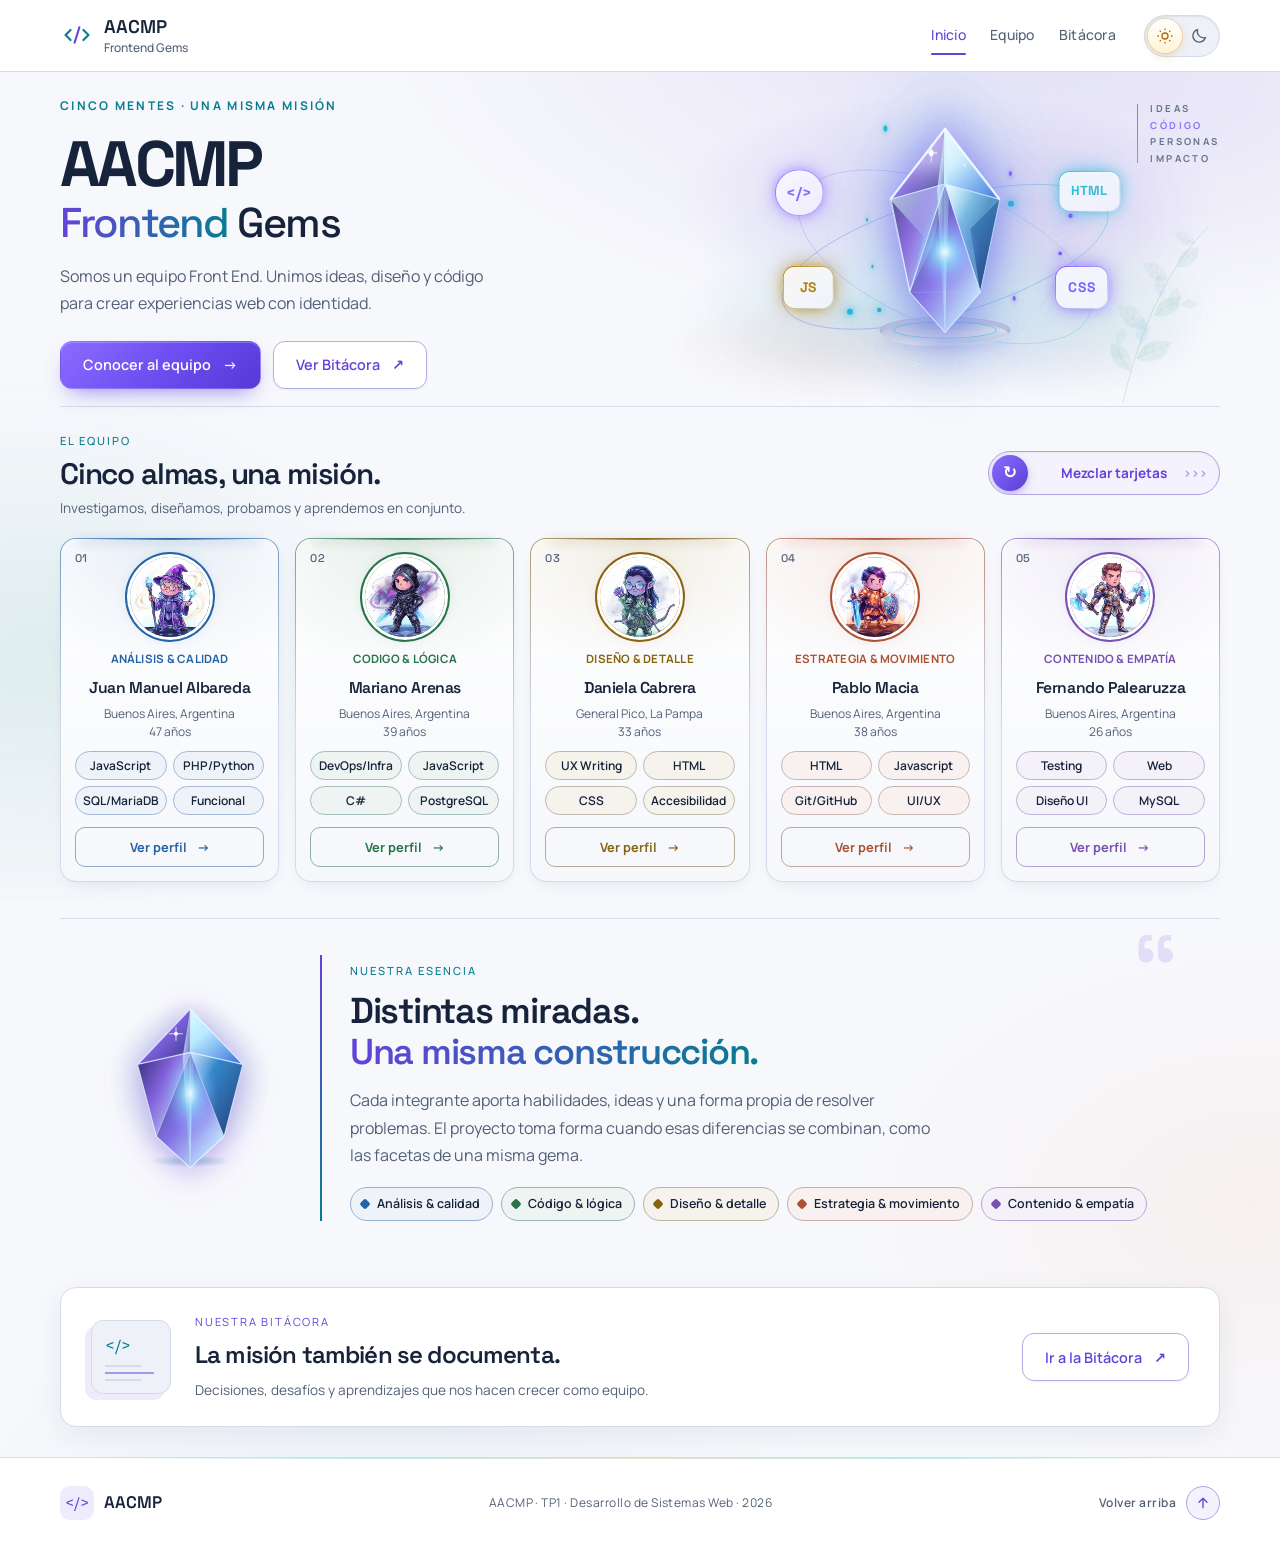
==== commit 021315b4: "feat: mejorar tarjetas mobile y responsive de la portada" ====
--- a/index.html
+++ b/index.html
@@ -331,22 +331,21 @@
 
         <!-- Juan Manuel -->
         <article class="member-card" data-member="juan">
-          <!-- Cara frontal (solo modo flip): número, avatar y nombre. -->
-          <button class="card-front" type="button" aria-expanded="false" aria-controls="card-back-juan">
+          <!-- Cara frontal (solo mobile/touch): abre la ficha ampliada. -->
+          <button class="card-front" type="button" aria-haspopup="dialog" aria-controls="member-sheet">
             <span class="card-index" aria-hidden="true">01</span>
             <span class="card-front-avatar"><img src="img/juan300.webp"
-              srcset="img/juan300.webp 300w, img/juan720.webp 720w" sizes="(max-width: 700px) 170px, 80px"
+              srcset="img/juan300.webp 300w, img/juan720.webp 720w" sizes="(max-width: 700px) 90px, 80px"
               data-src-light="img/juan300.webp" data-src-dark="img/juanDark300.webp"
               data-srcset-light="img/juan300.webp 300w, img/juan720.webp 720w"
               data-srcset-dark="img/juanDark300.webp 300w, img/juanDark720.webp 720w"
               loading="lazy" decoding="async" alt=""></span>
             <span class="card-front-name">Juan Manuel Albareda</span>
             <span class="sr-only">: ver datos</span>
-            <span class="card-front-hint" aria-hidden="true">↻</span>
+            <span class="card-front-hint" aria-hidden="true">+</span>
           </button>
-          <!-- Dorso en mobile / contenido completo en desktop. -->
+          <!-- Contenido completo en desktop; en mobile/touch es la fuente de datos de la ficha. -->
           <div class="card-back" id="card-back-juan">
-            <button class="card-back-close" type="button" aria-label="Volver a la foto de Juan Manuel Albareda">↺</button>
             <div class="card-portrait portrait-blue">
               <img src="img/juan300.webp" srcset="img/juan300.webp 300w, img/juan720.webp 720w"
                 sizes="(max-width: 700px) 170px, 80px" data-src-light="img/juan300.webp" data-src-dark="img/juanDark300.webp"
@@ -372,22 +371,21 @@
 
         <!-- Mariano -->
         <article class="member-card" data-member="mariano">
-          <!-- Cara frontal (solo modo flip): número, avatar y nombre. -->
-          <button class="card-front" type="button" aria-expanded="false" aria-controls="card-back-mariano">
+          <!-- Cara frontal (solo mobile/touch): abre la ficha ampliada. -->
+          <button class="card-front" type="button" aria-haspopup="dialog" aria-controls="member-sheet">
             <span class="card-index" aria-hidden="true">02</span>
             <span class="card-front-avatar"><img src="img/mariano300.webp"
-              srcset="img/mariano300.webp 300w, img/mariano720.webp 720w" sizes="(max-width: 700px) 170px, 80px"
+              srcset="img/mariano300.webp 300w, img/mariano720.webp 720w" sizes="(max-width: 700px) 90px, 80px"
               data-src-light="img/mariano300.webp" data-src-dark="img/marianoDark300.webp"
               data-srcset-light="img/mariano300.webp 300w, img/mariano720.webp 720w"
               data-srcset-dark="img/marianoDark300.webp 300w, img/marianoDark720.webp 720w"
               loading="lazy" decoding="async" alt=""></span>
             <span class="card-front-name">Mariano Arenas</span>
             <span class="sr-only">: ver datos</span>
-            <span class="card-front-hint" aria-hidden="true">↻</span>
+            <span class="card-front-hint" aria-hidden="true">+</span>
           </button>
-          <!-- Dorso en mobile / contenido completo en desktop. -->
+          <!-- Contenido completo en desktop; en mobile/touch es la fuente de datos de la ficha. -->
           <div class="card-back" id="card-back-mariano">
-            <button class="card-back-close" type="button" aria-label="Volver a la foto de Mariano Arenas">↺</button>
             <div class="card-portrait portrait-green">
               <img src="img/mariano300.webp" srcset="img/mariano300.webp 300w, img/mariano720.webp 720w"
                 sizes="(max-width: 700px) 170px, 80px" data-src-light="img/mariano300.webp" data-src-dark="img/marianoDark300.webp"
@@ -413,22 +411,21 @@
 
         <!-- Daniela -->
         <article class="member-card" data-member="daniela">
-          <!-- Cara frontal (solo modo flip): número, avatar y nombre. -->
-          <button class="card-front" type="button" aria-expanded="false" aria-controls="card-back-daniela">
+          <!-- Cara frontal (solo mobile/touch): abre la ficha ampliada. -->
+          <button class="card-front" type="button" aria-haspopup="dialog" aria-controls="member-sheet">
             <span class="card-index" aria-hidden="true">03</span>
             <span class="card-front-avatar"><img src="img/daniela300.webp"
-              srcset="img/daniela300.webp 300w, img/daniela720.webp 720w" sizes="(max-width: 700px) 170px, 80px"
+              srcset="img/daniela300.webp 300w, img/daniela720.webp 720w" sizes="(max-width: 700px) 90px, 80px"
               data-src-light="img/daniela300.webp" data-src-dark="img/danielaDark300.webp"
               data-srcset-light="img/daniela300.webp 300w, img/daniela720.webp 720w"
               data-srcset-dark="img/danielaDark300.webp 300w, img/danielaDark720.webp 720w"
               loading="lazy" decoding="async" alt=""></span>
             <span class="card-front-name">Daniela Cabrera</span>
             <span class="sr-only">: ver datos</span>
-            <span class="card-front-hint" aria-hidden="true">↻</span>
+            <span class="card-front-hint" aria-hidden="true">+</span>
           </button>
-          <!-- Dorso en mobile / contenido completo en desktop. -->
+          <!-- Contenido completo en desktop; en mobile/touch es la fuente de datos de la ficha. -->
           <div class="card-back" id="card-back-daniela">
-            <button class="card-back-close" type="button" aria-label="Volver a la foto de Daniela Cabrera">↺</button>
             <div class="card-portrait portrait-yellow">
               <img src="img/daniela300.webp" srcset="img/daniela300.webp 300w, img/daniela720.webp 720w"
                 sizes="(max-width: 700px) 170px, 80px" data-src-light="img/daniela300.webp" data-src-dark="img/danielaDark300.webp"
@@ -454,22 +451,21 @@
 
         <!-- Pablo -->
         <article class="member-card" data-member="pablo">
-          <!-- Cara frontal (solo modo flip): número, avatar y nombre. -->
-          <button class="card-front" type="button" aria-expanded="false" aria-controls="card-back-pablo">
+          <!-- Cara frontal (solo mobile/touch): abre la ficha ampliada. -->
+          <button class="card-front" type="button" aria-haspopup="dialog" aria-controls="member-sheet">
             <span class="card-index" aria-hidden="true">04</span>
             <span class="card-front-avatar"><img src="img/pablo300.webp"
-              srcset="img/pablo300.webp 300w, img/pablo720.webp 720w" sizes="(max-width: 700px) 170px, 80px"
+              srcset="img/pablo300.webp 300w, img/pablo720.webp 720w" sizes="(max-width: 700px) 90px, 80px"
               data-src-light="img/pablo300.webp" data-src-dark="img/pabloDark300.webp"
               data-srcset-light="img/pablo300.webp 300w, img/pablo720.webp 720w"
               data-srcset-dark="img/pabloDark300.webp 300w, img/pabloDark720.webp 720w"
               loading="lazy" decoding="async" alt=""></span>
             <span class="card-front-name">Pablo Macia</span>
             <span class="sr-only">: ver datos</span>
-            <span class="card-front-hint" aria-hidden="true">↻</span>
+            <span class="card-front-hint" aria-hidden="true">+</span>
           </button>
-          <!-- Dorso en mobile / contenido completo en desktop. -->
+          <!-- Contenido completo en desktop; en mobile/touch es la fuente de datos de la ficha. -->
           <div class="card-back" id="card-back-pablo">
-            <button class="card-back-close" type="button" aria-label="Volver a la foto de Pablo Macia">↺</button>
             <div class="card-portrait portrait-coral">
               <img src="img/pablo300.webp" srcset="img/pablo300.webp 300w, img/pablo720.webp 720w"
                 sizes="(max-width: 700px) 170px, 80px" data-src-light="img/pablo300.webp" data-src-dark="img/pabloDark300.webp"
@@ -495,22 +491,21 @@
 
         <!-- Fernando -->
         <article class="member-card" data-member="fernando">
-          <!-- Cara frontal (solo modo flip): número, avatar y nombre. -->
-          <button class="card-front" type="button" aria-expanded="false" aria-controls="card-back-fernando">
+          <!-- Cara frontal (solo mobile/touch): abre la ficha ampliada. -->
+          <button class="card-front" type="button" aria-haspopup="dialog" aria-controls="member-sheet">
             <span class="card-index" aria-hidden="true">05</span>
             <span class="card-front-avatar"><img src="img/fernando300.webp"
-              srcset="img/fernando300.webp 300w, img/fernando720.webp 720w" sizes="(max-width: 700px) 170px, 80px"
+              srcset="img/fernando300.webp 300w, img/fernando720.webp 720w" sizes="(max-width: 700px) 90px, 80px"
               data-src-light="img/fernando300.webp" data-src-dark="img/fernandoDark300.webp"
               data-srcset-light="img/fernando300.webp 300w, img/fernando720.webp 720w"
               data-srcset-dark="img/fernandoDark300.webp 300w, img/fernandoDark720.webp 720w"
               loading="lazy" decoding="async" alt=""></span>
             <span class="card-front-name">Fernando Palearuzza</span>
             <span class="sr-only">: ver datos</span>
-            <span class="card-front-hint" aria-hidden="true">↻</span>
+            <span class="card-front-hint" aria-hidden="true">+</span>
           </button>
-          <!-- Dorso en mobile / contenido completo en desktop. -->
+          <!-- Contenido completo en desktop; en mobile/touch es la fuente de datos de la ficha. -->
           <div class="card-back" id="card-back-fernando">
-            <button class="card-back-close" type="button" aria-label="Volver a la foto de Fernando Palearuzza">↺</button>
             <div class="card-portrait portrait-purple">
               <img src="img/fernando300.webp" srcset="img/fernando300.webp 300w, img/fernando720.webp 720w"
                 sizes="(max-width: 700px) 170px, 80px" data-src-light="img/fernando300.webp" data-src-dark="img/fernandoDark300.webp"
@@ -535,6 +530,32 @@
         </article>
 
       </div>
+      <!-- Ficha ampliada (solo mobile/touch): una sola para todo el equipo.
+           main.js la completa con los datos de la tarjeta tocada y la anima
+           desde su posición (FLIP) hasta el centro, donde gira y muestra el dorso. -->
+      <dialog id="member-sheet" class="member-sheet" aria-labelledby="sheet-name">
+        <div class="sheet-scrim" aria-hidden="true"></div>
+        <div class="sheet-card">
+          <div class="sheet-flipper">
+            <div class="sheet-face sheet-front" aria-hidden="true"></div>
+            <div class="sheet-face sheet-back">
+              <button class="sheet-close" type="button" autofocus>
+                <span aria-hidden="true">×</span><span class="sr-only">Cerrar ficha</span>
+              </button>
+              <div class="sheet-portrait"><img alt="" decoding="async"></div>
+              <p class="sheet-role"></p>
+              <h3 id="sheet-name" class="sheet-name"></h3>
+              <dl class="sheet-meta">
+                <div><dt>Ciudad</dt><dd class="sheet-city"></dd></div>
+                <div><dt>Edad</dt><dd class="sheet-age"></dd></div>
+              </dl>
+              <p class="sheet-skills-title" id="sheet-skills-title">Habilidades</p>
+              <ul class="sheet-skills" aria-labelledby="sheet-skills-title"></ul>
+              <a class="sheet-link" href="index.html">Ver perfil <span aria-hidden="true">→</span></a>
+            </div>
+          </div>
+        </div>
+      </dialog>
     </section>
 
     <!-- Nuestra esencia: recupera el manifiesto de la propuesta original de Daniela.
--- a/css/guild.css
+++ b/css/guild.css
@@ -469,7 +469,7 @@
     background-repeat: no-repeat;
   }
 }
-@media (max-width: 820px) {
+@media (max-width: 900px) {
   .home-page .hero::before {
     inset: auto 0 0;
     height: 150px;
@@ -1144,12 +1144,12 @@
 /* ==========================================================================
    Fase 4 — Experiencia mobile.
    Desktop (con hover): la tarjeta completa enlaza al perfil, como antes.
-   Modo flip (pantallas angostas o táctiles sin hover): cara frontal con
-   número, avatar y nombre; al tocarla gira y muestra el dorso con los datos.
+   Modo mobile/touch (pantallas angostas o táctiles sin hover): cara frontal con
+   número, avatar y nombre; al tocarla se abre la ficha ampliada con los datos.
    ========================================================================== */
 
 /* Valores de desktop para los elementos nuevos. */
-.card-front, .card-back-close { display: none; }
+.card-front { display: none; }
 .card-back { display: contents; }
 
 /* Volver arriba: texto + flecha en círculo, discreto. */
@@ -1277,22 +1277,43 @@
   50% { transform: translateY(-3px); box-shadow: 0 6px 14px -6px color-mix(in srgb, var(--accent) 55%, transparent); }
 }
 
-/* Tablet vertical (701–820 px): misma composición que mobile para el Hero,
-   así al cargar tampoco quedan tarjetas cortadas. */
-@media (min-width: 701px) and (max-width: 820px) {
-  /* Reserva: separador + padding + etiqueta + título + bajada + aire (≈124 px). */
+/* Tablet vertical (701–900 px): texto arriba y la escena justo debajo, sin
+   estirar el Hero hasta el alto de la pantalla (eso dejaba un gran vacío sobre
+   la gema). EL EQUIPO asoma al final del primer viewport.
+   --gem-w define la escena entera: gema, alto del núcleo y órbita de los chips
+   (refinement.css) crecen juntos, así el pedestal y las órbitas no se desfasan. */
+@media (min-width: 701px) and (max-width: 900px) {
+  .home-page { --gem-w: clamp(244px, 31vw, 270px); }
   .home-page .hero {
     grid-template-columns: 1fr;
-    grid-template-rows: auto 1fr;
-    min-height: calc(100vh - 72px - 124px);
-    min-height: calc(100svh - 72px - 124px);
-    padding-block: 40px 4px;
+    grid-template-rows: auto auto;
+    min-height: 0;
+    padding-block: 44px 20px;
     gap: 0;
   }
-  .home-page .digital-core { align-self: end; width: 100%; max-width: 520px; margin: 28px auto 0; }
-}
-
-/* ---------- Modo flip (misma consulta que flipMode en main.js) ---------- */
+  /* Aire entre los botones y la escena: baja la gema (sin cambiar su tamaño) para
+     que el primer pantallazo termine con el encabezado de EL EQUIPO y la grilla
+     arranque justo después del fold. Lo que queda sobre la grilla sin este aire:
+     header 72 + Hero (44 + texto 289 + 16 + núcleo + 20) + Equipo 18 + encabezado 88
+     + margen 18 = 565 px + núcleo; +12 px de seguridad → 100svh − 553 px − núcleo.
+     El tope evita volver a un vacío grande en tablets muy altas. */
+  .home-page .digital-core {
+    align-self: start;
+    width: 100%;
+    max-width: 600px;
+    height: calc(var(--gem-w) * 1.28);
+    margin: calc(16px + clamp(64px, 100vh - 553px - var(--gem-w) * 1.28, 160px)) auto 0;
+    margin: calc(16px + clamp(64px, 100svh - 553px - var(--gem-w) * 1.28, 160px)) auto 0;
+  }
+  .digital-core .gem-crystal, .digital-core .gem-svg { width: var(--gem-w); height: calc(var(--gem-w) / .9); }
+  .tech-node { min-width: 48px; height: 44px; font-size: .86rem; }
+  .node-code { width: 52px; height: 52px; font-size: 1.05rem; }
+}
+
+/* ---------- Modo mobile/touch (misma consulta que flipMode en main.js) ----------
+   En la grilla solo se ve la cara frontal (número, avatar y nombre). Al tocarla
+   se abre la ficha ampliada (#member-sheet). El contenido completo de la tarjeta
+   (.card-back) queda oculto: main.js lo usa como fuente de datos de la ficha. */
 @media (max-width: 700px), (hover: none) and (pointer: coarse) {
   .home-page .member-card,
   .home-page .member-card:hover,
@@ -1305,22 +1326,22 @@
     background: none;
     box-shadow: none;
     transform: none;
-    perspective: 1000px;
     cursor: default;
     text-align: center;
   }
   .home-page .member-card::before, .home-page .member-card::after { display: none; }
-  .home-page .card-link::after { content: none; } /* el enlace ya no cubre la tarjeta */
-
-  /* Las dos caras ocupan la misma celda; se ve la que mira al frente. */
-  .home-page .card-front,
-  .home-page .card-back {
-    grid-area: 1 / 1;
-    align-self: stretch; /* el <button> no se estira solo: ambas caras miden lo mismo */
+  .home-page .card-back { display: none; }
+  /* Mientras la ficha está abierta, la tarjeta de origen conserva su lugar pero no se ve. */
+  .home-page .member-card.is-sheet-source { visibility: hidden; }
+
+  /* Cara frontal: número, avatar y nombre. Es un <button> que cubre toda la tarjeta. */
+  .home-page .card-front {
     position: relative;
     display: flex;
     flex-direction: column;
     align-items: center;
+    justify-content: center;
+    gap: 12px;
     width: 100%;
     min-height: 236px;
     padding: 18px 12px 14px;
@@ -1331,17 +1352,17 @@
       var(--card-face) padding-box,
       var(--card-edge) border-box;
     box-shadow: inset 0 1px 0 rgb(255 255 255 / 60%), 0 6px 18px -10px rgb(28 40 75 / 18%);
-    -webkit-backface-visibility: hidden;
-    backface-visibility: hidden;
-    transition: transform .55s cubic-bezier(.3, .7, .3, 1), box-shadow .25s ease;
-  }
-  :root[data-theme="dark"] .home-page .card-front,
-  :root[data-theme="dark"] .home-page .card-back {
+    color: var(--text);
+    font: inherit;
+    cursor: pointer;
+    -webkit-tap-highlight-color: transparent;
+    transition: transform .2s ease, box-shadow .25s ease;
+  }
+  :root[data-theme="dark"] .home-page .card-front {
     box-shadow: inset 0 1px 0 rgb(255 255 255 / 5%), 0 10px 24px -14px rgb(0 0 0 / 60%);
   }
-  /* Barra superior con el color del integrante en ambas caras. */
-  .home-page .card-front::after,
-  .home-page .card-back::after {
+  /* Barra superior con el color del integrante. */
+  .home-page .card-front::after {
     content: '';
     position: absolute;
     top: -1px;
@@ -1351,23 +1372,6 @@
     border-radius: 0 0 3px 3px;
     background: linear-gradient(90deg, transparent, var(--member-accent), transparent);
     box-shadow: 0 2px 10px color-mix(in srgb, var(--member-accent) 55%, transparent);
-  }
-  .home-page .card-back { transform: rotateY(180deg); }
-  .home-page .member-card.is-flipped .card-front { transform: rotateY(-180deg); }
-  .home-page .member-card.is-flipped .card-back {
-    --card-edge: linear-gradient(180deg, var(--member-accent), color-mix(in srgb, var(--member-accent) 35%, var(--border)));
-    transform: rotateY(0deg);
-    box-shadow: 0 14px 28px -14px color-mix(in srgb, var(--member-accent) 55%, transparent);
-  }
-
-  /* Cara frontal: número, avatar y nombre. Es un <button> que cubre toda la cara. */
-  .home-page .card-front {
-    justify-content: center;
-    gap: 12px;
-    color: var(--text);
-    font: inherit;
-    cursor: pointer;
-    -webkit-tap-highlight-color: transparent;
   }
   .home-page .card-front .card-index { top: 10px; left: 12px; }
   .card-front-avatar {
@@ -1388,7 +1392,7 @@
     line-height: 1.3;
     letter-spacing: -.02em;
   }
-  /* Señal de que la tarjeta se puede girar. */
+  /* Señal de que la tarjeta se puede ampliar. */
   .card-front-hint {
     position: absolute;
     right: 10px;
@@ -1401,7 +1405,8 @@
     border: 1px solid color-mix(in srgb, var(--member-accent) 35%, transparent);
     background: color-mix(in srgb, var(--member-accent) 12%, transparent);
     color: var(--member-accent);
-    font-size: .8rem;
+    font-size: .95rem;
+    font-weight: 700;
     line-height: 1;
   }
   .home-page .card-front:active { transform: scale(.97); }
@@ -1412,90 +1417,250 @@
       0 0 26px color-mix(in srgb, var(--member-accent) 60%, transparent);
   }
   .home-page .card-front:focus-visible { outline: 3px solid var(--focus); outline-offset: 3px; border-radius: 16px; }
-
-  /* Dorso: nombre, ciudad, edad, cuatro habilidades y Ver perfil. */
-  .home-page .card-back .card-portrait,
-  .home-page .card-back .role-header,
-  .home-page .card-back > .card-index { display: none; }
-  .home-page .card-back .card-body {
-    flex: 1;
-    width: 100%;
-    display: flex;
-    flex-direction: column;
-    align-items: center;
-    text-align: center;
-  }
-  .home-page .card-back .card-body h3 { min-height: 0; margin: 8px 28px 4px; font-size: .95rem; }
-  .home-page .card-back .card-meta { margin: 0 0 10px; font-size: .72rem; }
-  .home-page .card-back .tags {
-    display: flex;
-    flex-wrap: wrap;
-    justify-content: center;
-    gap: 5px;
-    margin: 0 0 12px;
-  }
-  .home-page .card-back .tags span { padding: 3px 8px; font-size: .7rem; }
-  .home-page .card-back .card-link { min-height: 40px; margin-top: auto; }
-  .home-page .card-back .card-link:active { transform: scale(.97); }
-  .home-page .card-back .card-link:focus-visible { outline: 3px solid var(--focus); outline-offset: 3px; }
-  .home-page .card-back-close {
-    position: absolute;
-    z-index: 1;
-    top: 8px;
-    right: 8px;
-    display: grid;
-    place-items: center;
-    width: 32px;
-    height: 32px;
-    border-radius: 50%;
-    border: 1px solid var(--border);
-    background: var(--surface-soft);
-    color: var(--text-muted);
-    font-size: .95rem;
-    line-height: 1;
-  }
-  .home-page .card-back-close:active { transform: scale(.92); }
-  .home-page .card-back-close:focus-visible { outline: 3px solid var(--focus); outline-offset: 2px; border-radius: 50%; }
-
-  /* Sin movimiento: el cambio de cara es inmediato, sin giro 3D. */
-  @media (prefers-reduced-motion: reduce) {
-    .home-page .card-front,
-    .home-page .card-back,
-    .home-page .member-card.is-flipped .card-front,
-    .home-page .member-card.is-flipped .card-back { transform: none; }
-    .home-page .card-back { visibility: hidden; }
-    .home-page .member-card.is-flipped .card-back { visibility: visible; }
-    .home-page .member-card.is-flipped .card-front { visibility: hidden; }
-  }
-}
-
-/* Grilla mobile: una columna, como en el diseño original. Se prioriza que
-   cada tarjeta se lea cómoda por encima de que las cinco entren juntas en
-   pantalla; el recorrido se hace con scroll. */
+}
+
+/* ---------- Mobile: grilla 3 + 2 compacta ----------
+   Seis columnas; cada tarjeta ocupa dos y la cuarta arranca en la columna 2,
+   así la segunda fila queda centrada. Es posicional (nth-child), por lo que
+   sigue funcionando igual después de Mezclar tarjetas. Las medidas crecen con
+   el ancho (clamp) entre un celular de 375 px y uno de 480 px. */
 @media (max-width: 700px) {
-  .home-page .team-grid { grid-template-columns: 1fr; gap: 12px; }
-
-  .home-page .card-front,
-  .home-page .card-back { min-height: 0; }
-  /* La tarjeta conserva la proporción que tiene en celular angosto, así el
-     alto acompaña al ancho en vez de achatarse al crecer la columna. */
-  .home-page .member-card { aspect-ratio: 2 / 1; }
-  /* Frente: al haber una sola columna, la tarjeta crece con el ancho en vez
-     de dejar el espacio vacío. clamp() fija el mínimo en celular angosto,
-     escala con el viewport y se frena antes de quedar desproporcionada. */
-  .home-page .card-front { gap: clamp(8px, 2vw, 16px); padding: clamp(16px, 4vw, 28px) 10px; }
-  .card-front-avatar { width: clamp(88px, 26vw, 170px); height: clamp(88px, 26vw, 170px); }
-  .card-front-name { font-size: clamp(.9rem, 3vw, 1.3rem); line-height: 1.25; }
-  .card-front-hint { right: 8px; bottom: 8px; width: 24px; height: 24px; }
-  /* Dorso: nombre, ciudad, edad, cuatro habilidades y Ver perfil. */
-  .home-page .card-back { padding: 12px 10px 10px; }
-  .home-page .card-back .card-body h3 { margin: 2px 26px 4px; font-size: .88rem; line-height: 1.25; }
-  .home-page .card-back .card-meta { margin: 0 0 8px; font-size: .7rem; line-height: 1.35; }
-  .home-page .card-back .tags { gap: 4px; margin: 0 0 8px; }
-  .home-page .card-back .tags span { padding: 2px 7px; font-size: .68rem; }
-  .home-page .card-back .card-link { min-height: 36px; font-size: .78rem; }
-  .home-page .card-back-close { top: 6px; right: 6px; width: 30px; height: 30px; }
-}
+  /* Filas con el mismo aire de antes; entre columnas un poco menos, para que cada tarjeta gane ancho. */
+  .home-page .team-grid { grid-template-columns: repeat(6, minmax(0, 1fr)); gap: clamp(8px, 2.6vw, 14px) clamp(7px, 2.2vw, 12px); }
+  .home-page .member-card:nth-child(n) { grid-column: span 2; }
+  .home-page .member-card:nth-child(4) { grid-column: 2 / span 2; }
+
+  /* Frente compacto: número, avatar, nombre y un "+" que indica que se amplía.
+     min-height: todas miden igual aunque el nombre ocupe una o dos líneas. */
+  .home-page .card-front {
+    gap: clamp(14px, 3.8vw, 18px);
+    justify-content: flex-start;
+    min-height: clamp(190px, 25px + 44vw, 226px);
+    padding: clamp(34px, 9vw, 38px) 6px 16px;
+  }
+  .home-page .card-front .card-index { top: 8px; left: 10px; }
+  .card-front-avatar { width: clamp(78px, 20.8vw, 96px); height: clamp(78px, 20.8vw, 96px); flex-shrink: 0; }
+  .card-front-name { font-size: clamp(.82rem, .5rem + 1.35vw, .95rem); line-height: 1.2; letter-spacing: -.01em; overflow-wrap: anywhere; }
+  .card-front-hint { top: 6px; right: 6px; bottom: auto; width: 22px; height: 22px; font-size: .9rem; }
+}
+
+/* ---------- Ficha ampliada (mobile/touch) ----------
+   Un único <dialog> para todo el equipo. main.js copia los datos de la tarjeta,
+   fija --member-accent con data-member y anima con transform/opacity:
+   .sheet-card viaja desde la tarjeta (FLIP) y .sheet-flipper gira 180°.
+   El dialog ocupa toda la pantalla; el velo es .sheet-scrim (animable), no ::backdrop. */
+.member-sheet {
+  --accent-soft-mix: color-mix(in srgb, var(--member-accent) 11%, transparent);
+  --card-face: linear-gradient(180deg, var(--surface), color-mix(in srgb, var(--surface-soft) 55%, var(--surface)));
+  --card-edge: linear-gradient(180deg, var(--member-accent), color-mix(in srgb, var(--member-accent) 35%, var(--border)));
+  position: fixed;
+  inset: 0;
+  width: 100%;
+  height: 100%;
+  max-width: none;
+  max-height: none;
+  margin: 0;
+  padding: 16px;
+  border: 0;
+  background: transparent;
+  color: var(--text);
+  overflow: hidden;
+}
+:root[data-theme="dark"] .member-sheet { --card-face: linear-gradient(180deg, #1a2540, #131c30); }
+.member-sheet[open] { display: grid; place-items: center; }
+.member-sheet::backdrop { background: transparent; }
+html:has(.member-sheet[open]) { overflow: hidden; }
+
+.sheet-scrim {
+  position: absolute;
+  inset: 0;
+  background: rgb(22 28 52 / 50%); /* sin blur: el fundido del velo es más liviano */
+}
+:root[data-theme="dark"] .sheet-scrim { background: rgb(3 7 18 / 65%); }
+
+/* El alto lo define el contenido del dorso (nunca más que la pantalla: si no
+   entra, el dorso hace scroll). */
+.sheet-card {
+  position: relative;
+  display: grid;
+  grid-template-rows: minmax(0, 1fr);
+  width: min(100%, 340px);
+  max-height: 100%;
+  perspective: 1100px;
+}
+.sheet-flipper {
+  display: grid;
+  grid-template-rows: minmax(0, 1fr);
+  transform-style: preserve-3d;
+}
+.member-sheet.is-turned .sheet-flipper { transform: rotateY(180deg); }
+
+.sheet-face {
+  grid-area: 1 / 1;
+  position: relative;
+  min-height: 0;
+  border: 1px solid transparent;
+  border-radius: 18px;
+  background:
+    radial-gradient(120% 45% at 50% 0%, var(--accent-soft-mix), transparent 70%) padding-box,
+    var(--card-face) padding-box,
+    var(--card-edge) border-box;
+  box-shadow: 0 24px 48px -20px rgb(22 28 52 / 50%), 0 0 0 1px color-mix(in srgb, var(--member-accent) 16%, transparent);
+  -webkit-backface-visibility: hidden;
+  backface-visibility: hidden;
+}
+.sheet-face::after {
+  content: '';
+  position: absolute;
+  top: -1px;
+  left: 24px;
+  right: 24px;
+  height: 2px;
+  border-radius: 0 0 3px 3px;
+  background: linear-gradient(90deg, transparent, var(--member-accent), transparent);
+  box-shadow: 0 2px 10px color-mix(in srgb, var(--member-accent) 55%, transparent);
+}
+
+/* Frente: copia de la cara frontal de la tarjeta, con su tamaño real y escalada
+   por --k (ancho de la ficha / ancho de la tarjeta). Al comenzar el vuelo la ficha
+   mide lo mismo que la tarjeta, así que el frente coincide con ella. */
+.sheet-front { display: grid; place-items: center; overflow: hidden; }
+.member-sheet .sheet-front .card-front {
+  flex: none;
+  width: var(--from-w, 110px);
+  height: var(--from-h, 140px);
+  min-height: 0;
+  border: 0;
+  background: none;
+  box-shadow: none;
+  transform: scale(var(--k, 1));
+  transition: none;
+  cursor: default;
+}
+.member-sheet .sheet-front .card-front::after { display: none; }
+
+/* Dorso: datos completos. */
+.sheet-back {
+  transform: rotateY(180deg);
+  display: flex;
+  flex-direction: column;
+  align-items: center;
+  padding: 22px 20px 24px;
+  overflow-y: auto;
+  text-align: center;
+}
+.sheet-close {
+  position: absolute;
+  z-index: 1;
+  top: 10px;
+  right: 10px;
+  display: grid;
+  place-items: center;
+  width: 40px;
+  height: 40px;
+  border: 1px solid var(--border);
+  border-radius: 50%;
+  background: var(--surface-soft);
+  color: var(--text);
+  font: inherit;
+  font-size: 1.4rem;
+  line-height: 1;
+  cursor: pointer;
+  -webkit-tap-highlight-color: transparent;
+}
+.sheet-close:active { transform: scale(.92); }
+.sheet-close:focus-visible { outline: 3px solid var(--focus); outline-offset: 2px; }
+.sheet-portrait {
+  flex: none;
+  width: 84px;
+  height: 84px;
+  margin: 4px 0 14px;
+  overflow: hidden;
+  border-radius: 50%;
+  box-shadow:
+    0 0 0 3px var(--surface),
+    0 0 0 5px var(--member-accent),
+    0 0 22px color-mix(in srgb, var(--member-accent) 40%, transparent);
+}
+.sheet-portrait img { width: 100%; height: 100%; object-fit: cover; }
+.sheet-role {
+  margin: 0 0 4px;
+  color: var(--member-accent);
+  font-size: .7rem;
+  font-weight: 800;
+  letter-spacing: .08em;
+}
+.sheet-name {
+  margin: 0 0 18px;
+  font-family: var(--font-heading);
+  font-size: 1.25rem;
+  line-height: 1.2;
+  letter-spacing: -.02em;
+}
+.sheet-meta {
+  display: grid;
+  grid-template-columns: repeat(2, minmax(0, 1fr));
+  gap: 8px;
+  width: 100%;
+  margin: 0 0 18px;
+}
+.sheet-meta div {
+  padding: 7px 10px;
+  border: 1px solid color-mix(in srgb, var(--member-accent) 20%, var(--border));
+  border-radius: 10px;
+  background: color-mix(in srgb, var(--member-accent) 6%, var(--surface));
+  text-align: left;
+}
+.sheet-meta dt, .sheet-skills-title {
+  color: var(--text-muted);
+  font-size: .62rem;
+  font-weight: 700;
+  letter-spacing: .08em;
+  text-transform: uppercase;
+}
+.sheet-meta dd { margin: 2px 0 0; font-size: .82rem; font-weight: 600; line-height: 1.3; }
+.sheet-skills-title { align-self: flex-start; margin: 0 0 6px; }
+.sheet-skills {
+  display: grid;
+  grid-template-columns: repeat(2, minmax(0, 1fr));
+  gap: 6px;
+  width: 100%;
+  margin: 0 0 24px;
+  padding: 0;
+  list-style: none;
+}
+.sheet-skills li {
+  padding: 5px 8px;
+  border: 1px solid color-mix(in srgb, var(--member-accent) 28%, var(--border));
+  border-radius: 999px;
+  background: color-mix(in srgb, var(--member-accent) 8%, var(--surface));
+  font-size: .78rem;
+  font-weight: 600;
+}
+:root[data-theme="dark"] .sheet-skills li {
+  background: color-mix(in srgb, var(--member-accent) 12%, #121a2e);
+  border-color: color-mix(in srgb, var(--member-accent) 32%, var(--border));
+  color: #e9eef8;
+}
+.sheet-link {
+  display: flex;
+  align-items: center;
+  justify-content: center;
+  gap: 10px;
+  width: 100%;
+  min-height: 46px;
+  margin-top: auto;
+  border: 1px solid var(--member-accent);
+  border-radius: 12px;
+  background: color-mix(in srgb, var(--member-accent) 12%, var(--surface));
+  color: var(--member-accent);
+  font-size: .9rem;
+  font-weight: 700;
+  text-decoration: none;
+  -webkit-tap-highlight-color: transparent;
+}
+.sheet-link:active { transform: scale(.98); }
+.sheet-link:focus-visible { outline: 3px solid var(--focus); outline-offset: 3px; }
 
 /* Pantallas bajas (p. ej. 375×667): se ajusta el aire del Hero para que la
    cabecera de Equipo siga entrando antes del borde. */
@@ -1504,6 +1669,10 @@
   .hero-copy .eyebrow { margin-bottom: 10px; }
   .hero-copy .hero-lead { margin: 12px 0 16px; }
   .home-page .digital-core { height: 184px; margin-top: 10px; transform: scale(1.15); }
+  /* El pantallazo termina con la franja EL EQUIPO + Mezclar tarjetas centrada entre
+     el separador y el borde; más aire entre esa franja y el título lo deja entero
+     debajo del borde (no asoma cortado). */
+  .home-page .section-heading { row-gap: 24px; }
 }
 /* Pantallas altas: un poco más de aire en el texto del Hero reparte el espacio
    que queda sobre la gema (sin achicar nada). */
--- a/css/refinement.css
+++ b/css/refinement.css
@@ -297,9 +297,16 @@
     radial-gradient(ellipse closest-side at 50% 87%, rgb(112 174 214 / 22%), transparent),
     radial-gradient(ellipse closest-side at 62% 48%, rgb(95 74 164 / 18%), transparent);
 }
-@media (max-width: 820px) {
+@media (max-width: 900px) {
   .home-page .hero::before { background-size: 100% 100%; }
   .home-page .digital-core::after { background-size: 70px 130px, auto, auto, auto; }
+}
+/* Tablet (701–900 px): la órbita de los chips acompaña el tamaño de la gema (--gem-w, en guild.css). */
+@media (min-width: 701px) and (max-width: 900px) {
+  .home-page .digital-core {
+    --orbita-rx: calc(var(--gem-w) * .82);
+    --orbita-ry: calc(var(--gem-w) * .44);
+  }
 }
 
 /* Apariciones de una sola vez. Clase añadida por JS, nunca se oculta contenido base. */
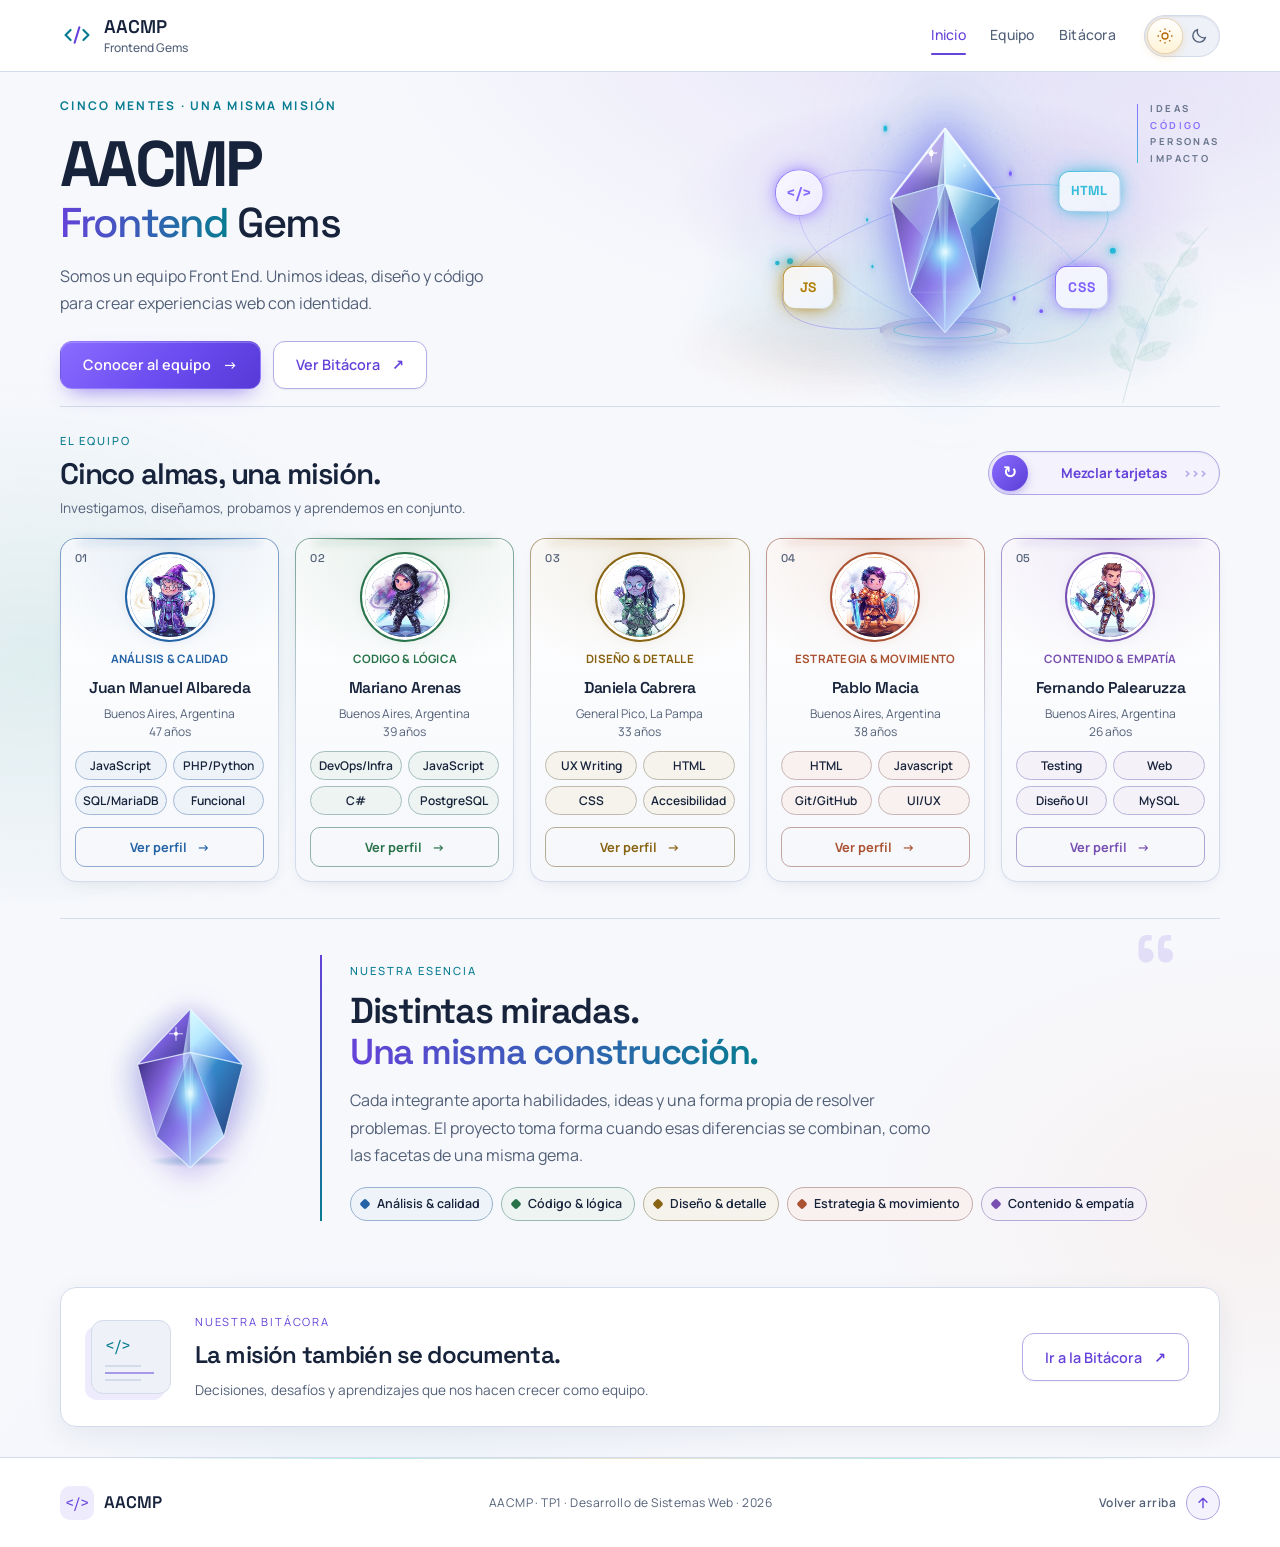
==== commit 7425ab5a: "optimización de carga de google fonts" ====
--- a/index.html
+++ b/index.html
@@ -12,9 +12,12 @@
   <link rel="apple-touch-icon" href="img/apple-touch-icon.png">
   <link rel="preconnect" href="https://fonts.googleapis.com">
   <link rel="preconnect" href="https://fonts.gstatic.com" crossorigin>
-  <link
-    href="https://fonts.googleapis.com/css2?family=Manrope:wght@400;500;600;700&family=Space+Grotesk:wght@400;500;600;700&display=swap"
-    rel="stylesheet">
+  <link rel="preload" as="style"
+    href="https://fonts.googleapis.com/css2?family=Manrope:wght@400;500;600;700&family=Space+Grotesk:wght@400;500;600;700&display=swap">
+  <link rel="stylesheet"
+    href="https://fonts.googleapis.com/css2?family=Manrope:wght@400;500;600;700&family=Space+Grotesk:wght@400;500;600;700&display=swap" media="print" onload="this.media='all'">
+  <noscript><link rel="stylesheet"
+    href="https://fonts.googleapis.com/css2?family=Manrope:wght@400;500;600;700&family=Space+Grotesk:wght@400;500;600;700&display=swap"></noscript>
   <script src="js/theme.js"></script>
   <link rel="stylesheet" href="css/styles.css">
   <link rel="stylesheet" href="css/guild.css">
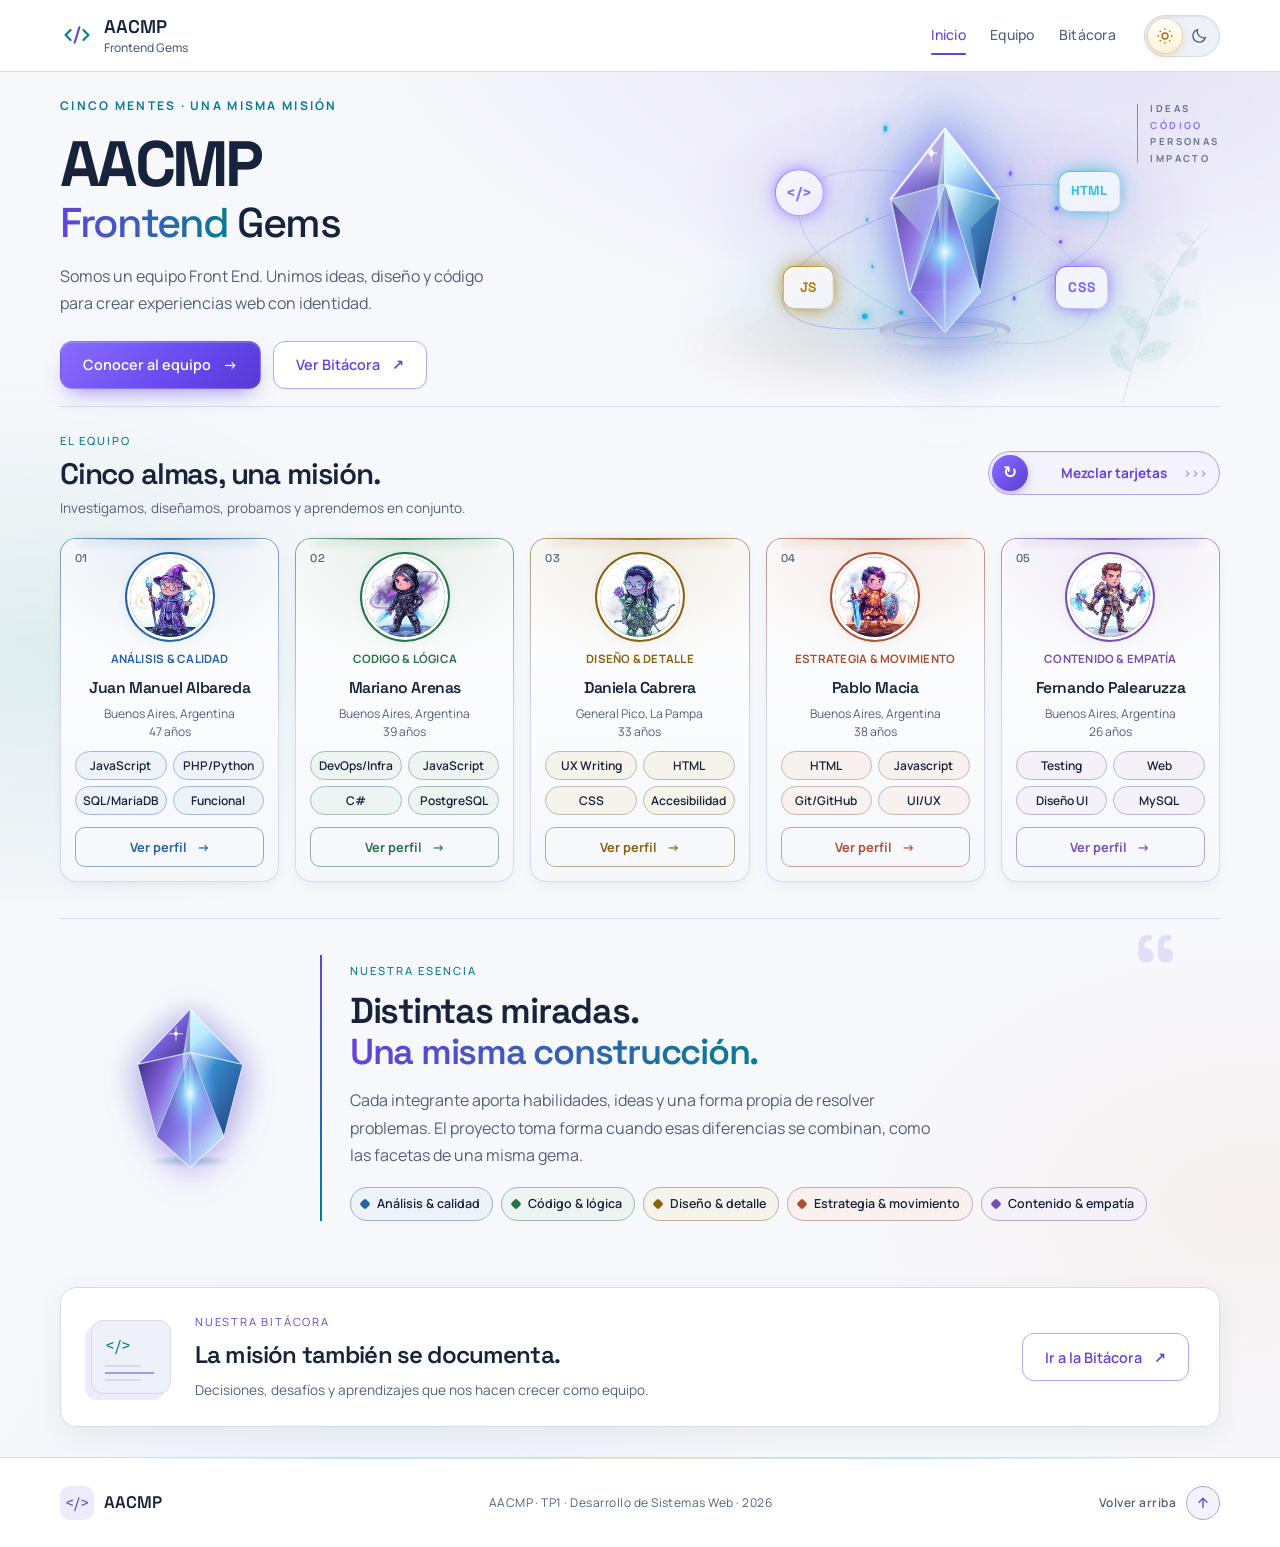
==== commit d6cfd0d3: "optimizacion de index: elimino imagen de 720px para que solo use de 300px, no hay atributo srcset o " ====
--- a/index.html
+++ b/index.html
@@ -338,11 +338,8 @@
           <button class="card-front" type="button" aria-haspopup="dialog" aria-controls="member-sheet">
             <span class="card-index" aria-hidden="true">01</span>
             <span class="card-front-avatar"><img src="img/juan300.webp"
-              srcset="img/juan300.webp 300w, img/juan720.webp 720w" sizes="(max-width: 700px) 90px, 80px"
               data-src-light="img/juan300.webp" data-src-dark="img/juanDark300.webp"
-              data-srcset-light="img/juan300.webp 300w, img/juan720.webp 720w"
-              data-srcset-dark="img/juanDark300.webp 300w, img/juanDark720.webp 720w"
-              loading="lazy" decoding="async" alt=""></span>
+              loading="lazy" decoding="async" alt="Avatar ilustrado de Juan Manuel Albareda"></span>
             <span class="card-front-name">Juan Manuel Albareda</span>
             <span class="sr-only">: ver datos</span>
             <span class="card-front-hint" aria-hidden="true">+</span>
@@ -350,10 +347,8 @@
           <!-- Contenido completo en desktop; en mobile/touch es la fuente de datos de la ficha. -->
           <div class="card-back" id="card-back-juan">
             <div class="card-portrait portrait-blue">
-              <img src="img/juan300.webp" srcset="img/juan300.webp 300w, img/juan720.webp 720w"
-                sizes="(max-width: 700px) 170px, 80px" data-src-light="img/juan300.webp" data-src-dark="img/juanDark300.webp"
-                data-srcset-light="img/juan300.webp 300w, img/juan720.webp 720w"
-                data-srcset-dark="img/juanDark300.webp 300w, img/juanDark720.webp 720w"
+              <img src="img/juan300.webp"
+                data-src-light="img/juan300.webp" data-src-dark="img/juanDark300.webp"
                 loading="lazy" decoding="async" alt="Avatar ilustrado de Juan Manuel Albareda" class="portrait-image">
             </div>
             <div class="card-index">01</div>
@@ -378,11 +373,8 @@
           <button class="card-front" type="button" aria-haspopup="dialog" aria-controls="member-sheet">
             <span class="card-index" aria-hidden="true">02</span>
             <span class="card-front-avatar"><img src="img/mariano300.webp"
-              srcset="img/mariano300.webp 300w, img/mariano720.webp 720w" sizes="(max-width: 700px) 90px, 80px"
               data-src-light="img/mariano300.webp" data-src-dark="img/marianoDark300.webp"
-              data-srcset-light="img/mariano300.webp 300w, img/mariano720.webp 720w"
-              data-srcset-dark="img/marianoDark300.webp 300w, img/marianoDark720.webp 720w"
-              loading="lazy" decoding="async" alt=""></span>
+              loading="lazy" decoding="async" alt="Avatar ilustrado de Mariano Arenas"></span>
             <span class="card-front-name">Mariano Arenas</span>
             <span class="sr-only">: ver datos</span>
             <span class="card-front-hint" aria-hidden="true">+</span>
@@ -390,10 +382,7 @@
           <!-- Contenido completo en desktop; en mobile/touch es la fuente de datos de la ficha. -->
           <div class="card-back" id="card-back-mariano">
             <div class="card-portrait portrait-green">
-              <img src="img/mariano300.webp" srcset="img/mariano300.webp 300w, img/mariano720.webp 720w"
-                sizes="(max-width: 700px) 170px, 80px" data-src-light="img/mariano300.webp" data-src-dark="img/marianoDark300.webp"
-                data-srcset-light="img/mariano300.webp 300w, img/mariano720.webp 720w"
-                data-srcset-dark="img/marianoDark300.webp 300w, img/marianoDark720.webp 720w"
+              <img src="img/mariano300.webp" data-src-light="img/mariano300.webp" data-src-dark="img/marianoDark300.webp"
                 loading="lazy" decoding="async" alt="Avatar ilustrado de Mariano Arenas" class="portrait-image">
             </div>
             <div class="card-index">02</div>
@@ -418,11 +407,8 @@
           <button class="card-front" type="button" aria-haspopup="dialog" aria-controls="member-sheet">
             <span class="card-index" aria-hidden="true">03</span>
             <span class="card-front-avatar"><img src="img/daniela300.webp"
-              srcset="img/daniela300.webp 300w, img/daniela720.webp 720w" sizes="(max-width: 700px) 90px, 80px"
               data-src-light="img/daniela300.webp" data-src-dark="img/danielaDark300.webp"
-              data-srcset-light="img/daniela300.webp 300w, img/daniela720.webp 720w"
-              data-srcset-dark="img/danielaDark300.webp 300w, img/danielaDark720.webp 720w"
-              loading="lazy" decoding="async" alt=""></span>
+              loading="lazy" decoding="async" alt="Avatar ilustrado de Daniela Cabrera"></span>
             <span class="card-front-name">Daniela Cabrera</span>
             <span class="sr-only">: ver datos</span>
             <span class="card-front-hint" aria-hidden="true">+</span>
@@ -430,10 +416,8 @@
           <!-- Contenido completo en desktop; en mobile/touch es la fuente de datos de la ficha. -->
           <div class="card-back" id="card-back-daniela">
             <div class="card-portrait portrait-yellow">
-              <img src="img/daniela300.webp" srcset="img/daniela300.webp 300w, img/daniela720.webp 720w"
-                sizes="(max-width: 700px) 170px, 80px" data-src-light="img/daniela300.webp" data-src-dark="img/danielaDark300.webp"
-                data-srcset-light="img/daniela300.webp 300w, img/daniela720.webp 720w"
-                data-srcset-dark="img/danielaDark300.webp 300w, img/danielaDark720.webp 720w"
+              <img src="img/daniela300.webp"
+                data-src-light="img/daniela300.webp" data-src-dark="img/danielaDark300.webp"
                 loading="lazy" decoding="async" alt="Avatar ilustrado de Daniela Cabrera" class="portrait-image">
             </div>
             <div class="card-index">03</div>
@@ -458,11 +442,8 @@
           <button class="card-front" type="button" aria-haspopup="dialog" aria-controls="member-sheet">
             <span class="card-index" aria-hidden="true">04</span>
             <span class="card-front-avatar"><img src="img/pablo300.webp"
-              srcset="img/pablo300.webp 300w, img/pablo720.webp 720w" sizes="(max-width: 700px) 90px, 80px"
               data-src-light="img/pablo300.webp" data-src-dark="img/pabloDark300.webp"
-              data-srcset-light="img/pablo300.webp 300w, img/pablo720.webp 720w"
-              data-srcset-dark="img/pabloDark300.webp 300w, img/pabloDark720.webp 720w"
-              loading="lazy" decoding="async" alt=""></span>
+              loading="lazy" decoding="async" alt="Avatar ilustrado de Pablo Macia"></span>
             <span class="card-front-name">Pablo Macia</span>
             <span class="sr-only">: ver datos</span>
             <span class="card-front-hint" aria-hidden="true">+</span>
@@ -470,10 +451,7 @@
           <!-- Contenido completo en desktop; en mobile/touch es la fuente de datos de la ficha. -->
           <div class="card-back" id="card-back-pablo">
             <div class="card-portrait portrait-coral">
-              <img src="img/pablo300.webp" srcset="img/pablo300.webp 300w, img/pablo720.webp 720w"
-                sizes="(max-width: 700px) 170px, 80px" data-src-light="img/pablo300.webp" data-src-dark="img/pabloDark300.webp"
-                data-srcset-light="img/pablo300.webp 300w, img/pablo720.webp 720w"
-                data-srcset-dark="img/pabloDark300.webp 300w, img/pabloDark720.webp 720w"
+              <img src="img/pablo300.webp" data-src-light="img/pablo300.webp" data-src-dark="img/pabloDark300.webp"
                 loading="lazy" decoding="async" alt="Avatar ilustrado de Pablo Macia" class="portrait-image">
             </div>
             <div class="card-index">04</div>
@@ -498,11 +476,8 @@
           <button class="card-front" type="button" aria-haspopup="dialog" aria-controls="member-sheet">
             <span class="card-index" aria-hidden="true">05</span>
             <span class="card-front-avatar"><img src="img/fernando300.webp"
-              srcset="img/fernando300.webp 300w, img/fernando720.webp 720w" sizes="(max-width: 700px) 90px, 80px"
               data-src-light="img/fernando300.webp" data-src-dark="img/fernandoDark300.webp"
-              data-srcset-light="img/fernando300.webp 300w, img/fernando720.webp 720w"
-              data-srcset-dark="img/fernandoDark300.webp 300w, img/fernandoDark720.webp 720w"
-              loading="lazy" decoding="async" alt=""></span>
+              loading="lazy" decoding="async" alt="Avatar ilustrado de Fernando Palearuzza"></span>
             <span class="card-front-name">Fernando Palearuzza</span>
             <span class="sr-only">: ver datos</span>
             <span class="card-front-hint" aria-hidden="true">+</span>
@@ -510,10 +485,7 @@
           <!-- Contenido completo en desktop; en mobile/touch es la fuente de datos de la ficha. -->
           <div class="card-back" id="card-back-fernando">
             <div class="card-portrait portrait-purple">
-              <img src="img/fernando300.webp" srcset="img/fernando300.webp 300w, img/fernando720.webp 720w"
-                sizes="(max-width: 700px) 170px, 80px" data-src-light="img/fernando300.webp" data-src-dark="img/fernandoDark300.webp"
-                data-srcset-light="img/fernando300.webp 300w, img/fernando720.webp 720w"
-                data-srcset-dark="img/fernandoDark300.webp 300w, img/fernandoDark720.webp 720w"
+              <img src="img/fernando300.webp" data-src-light="img/fernando300.webp" data-src-dark="img/fernandoDark300.webp"
                 loading="lazy" decoding="async" alt="Avatar ilustrado de Fernando Palearuzza" class="portrait-image">
             </div>
             <div class="card-index">05</div>
